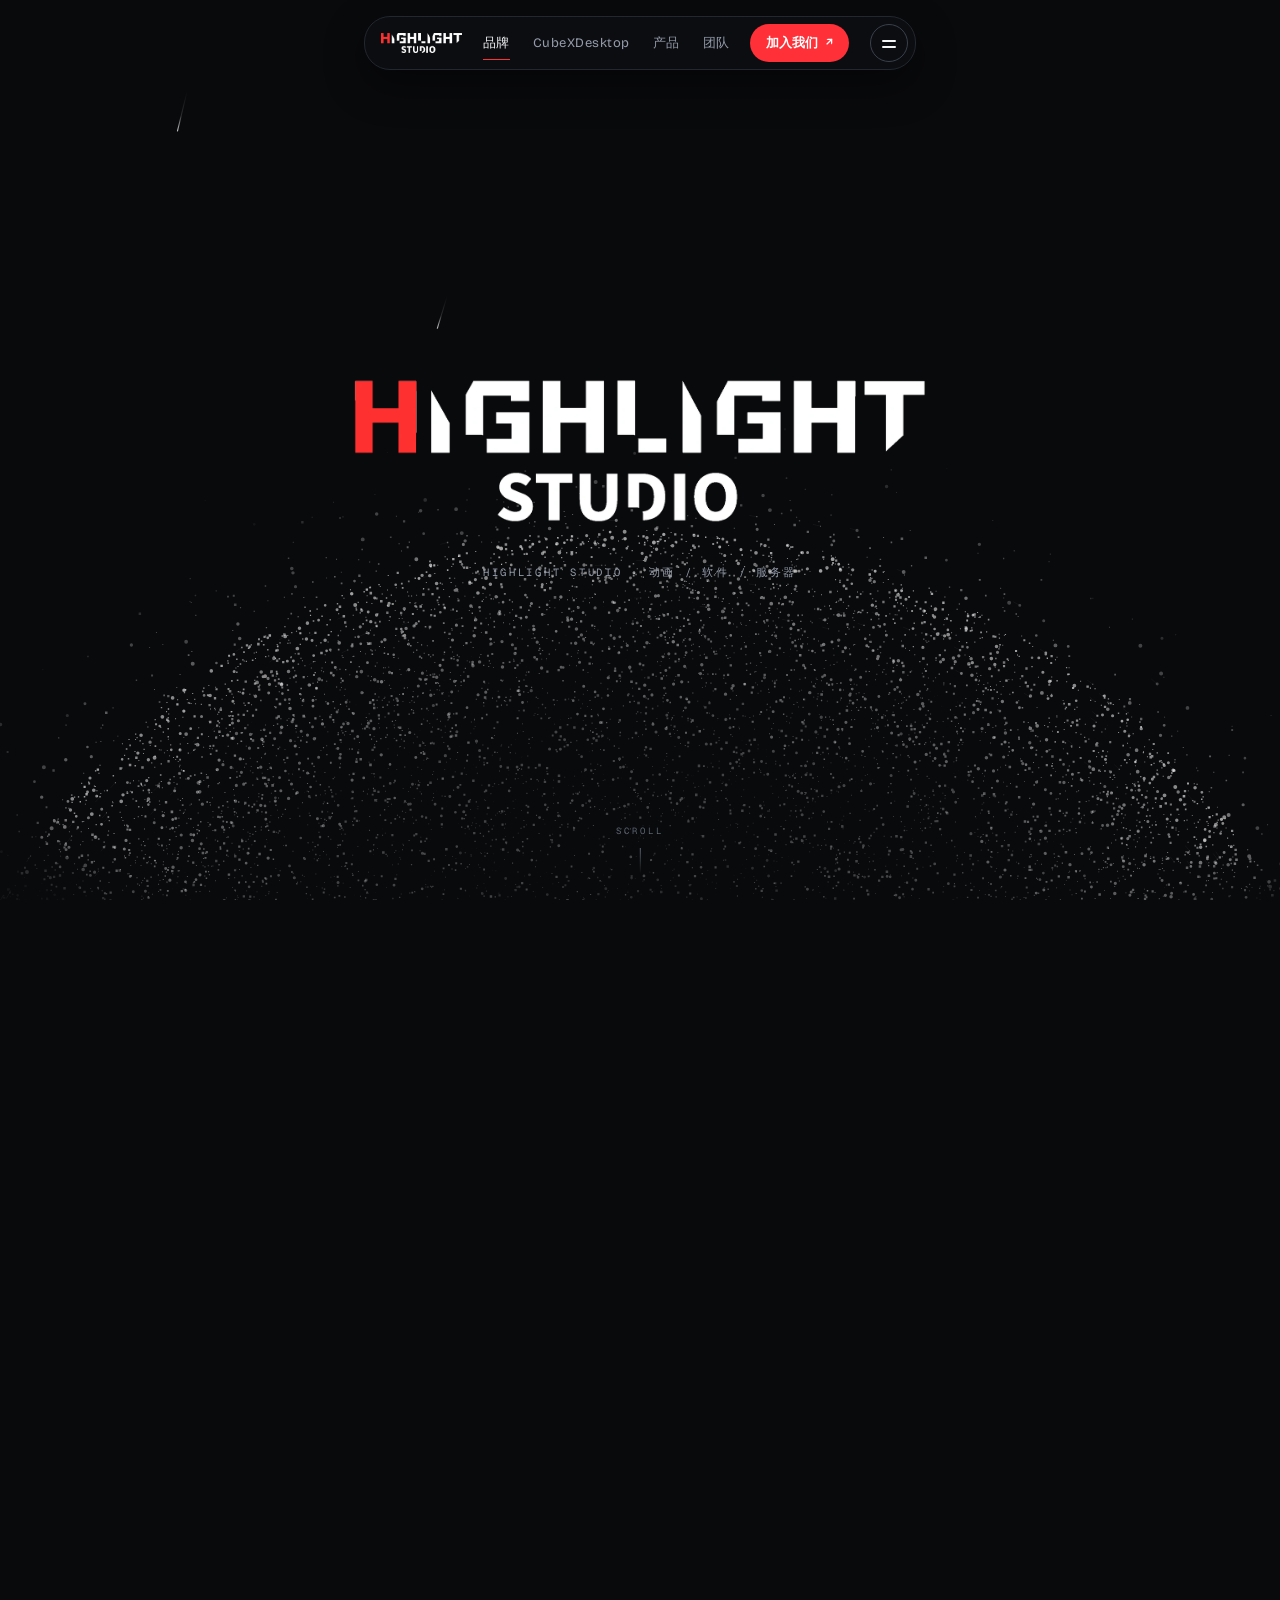
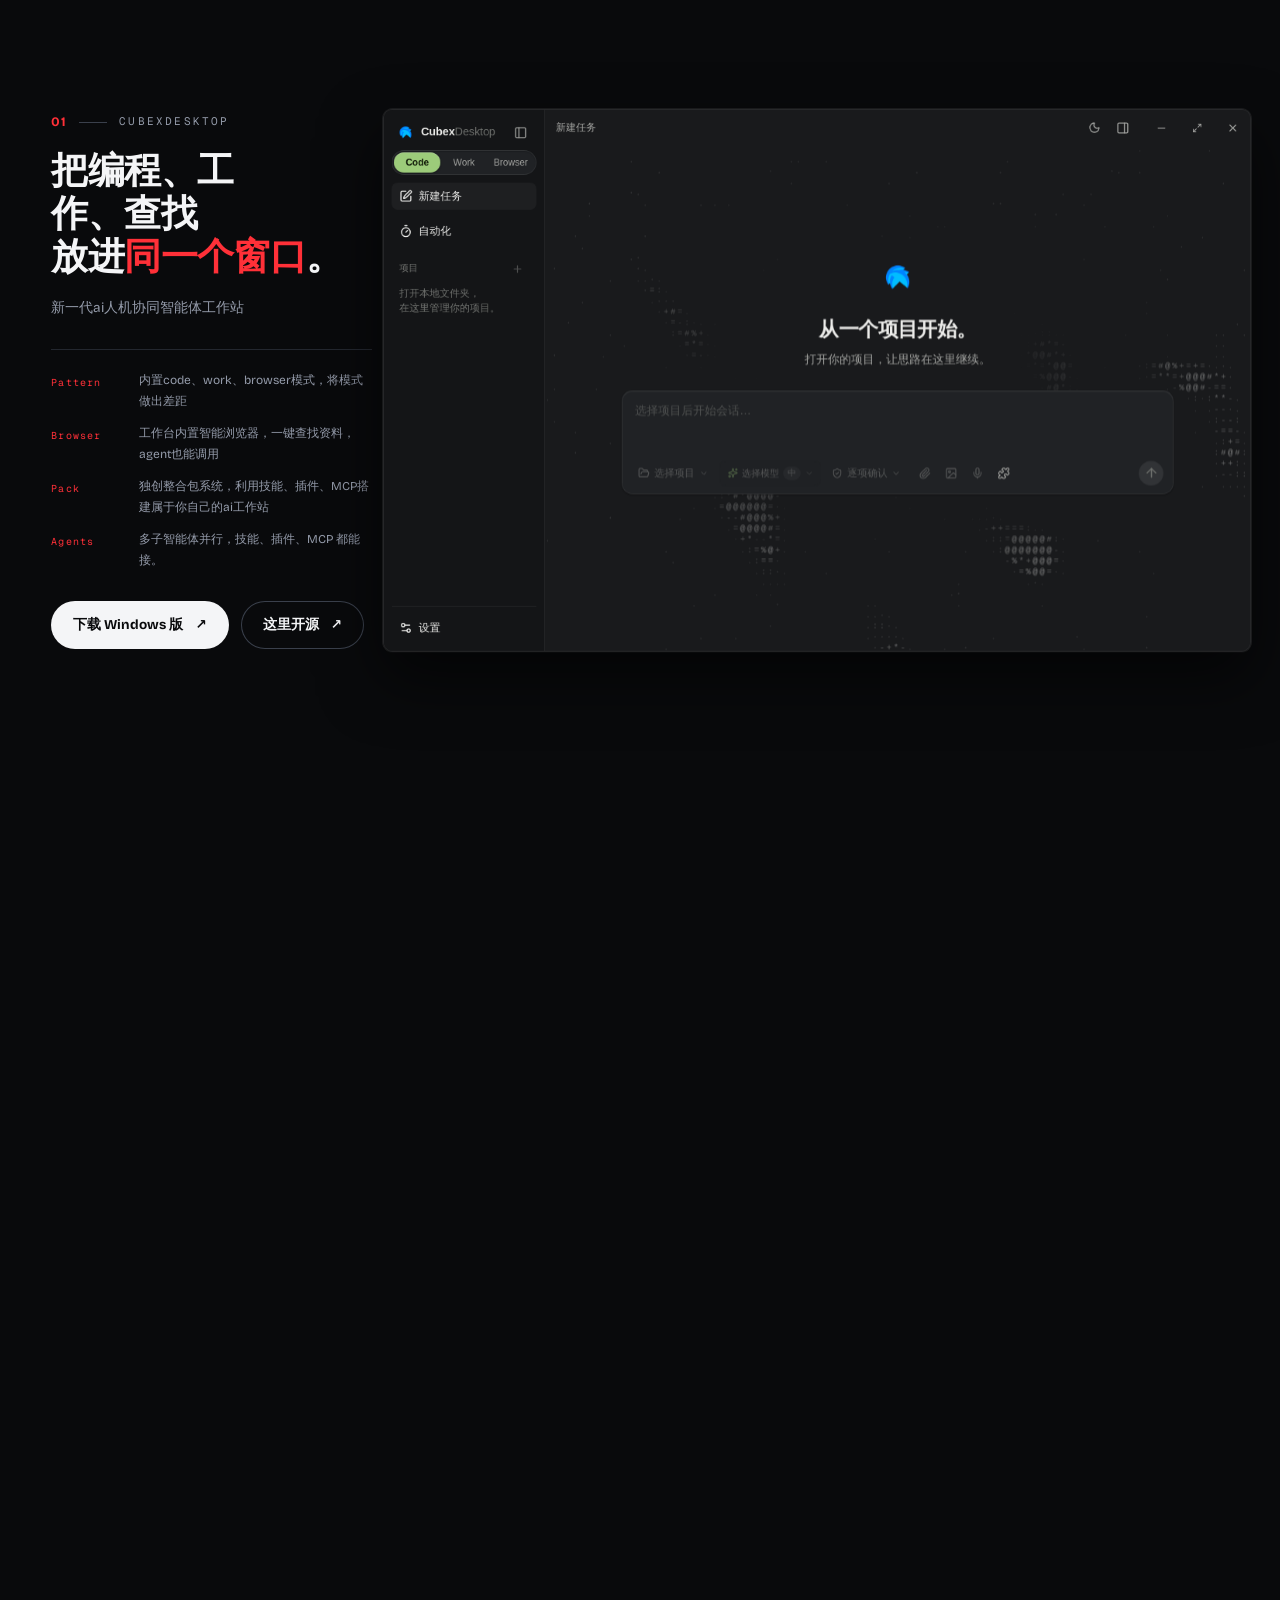
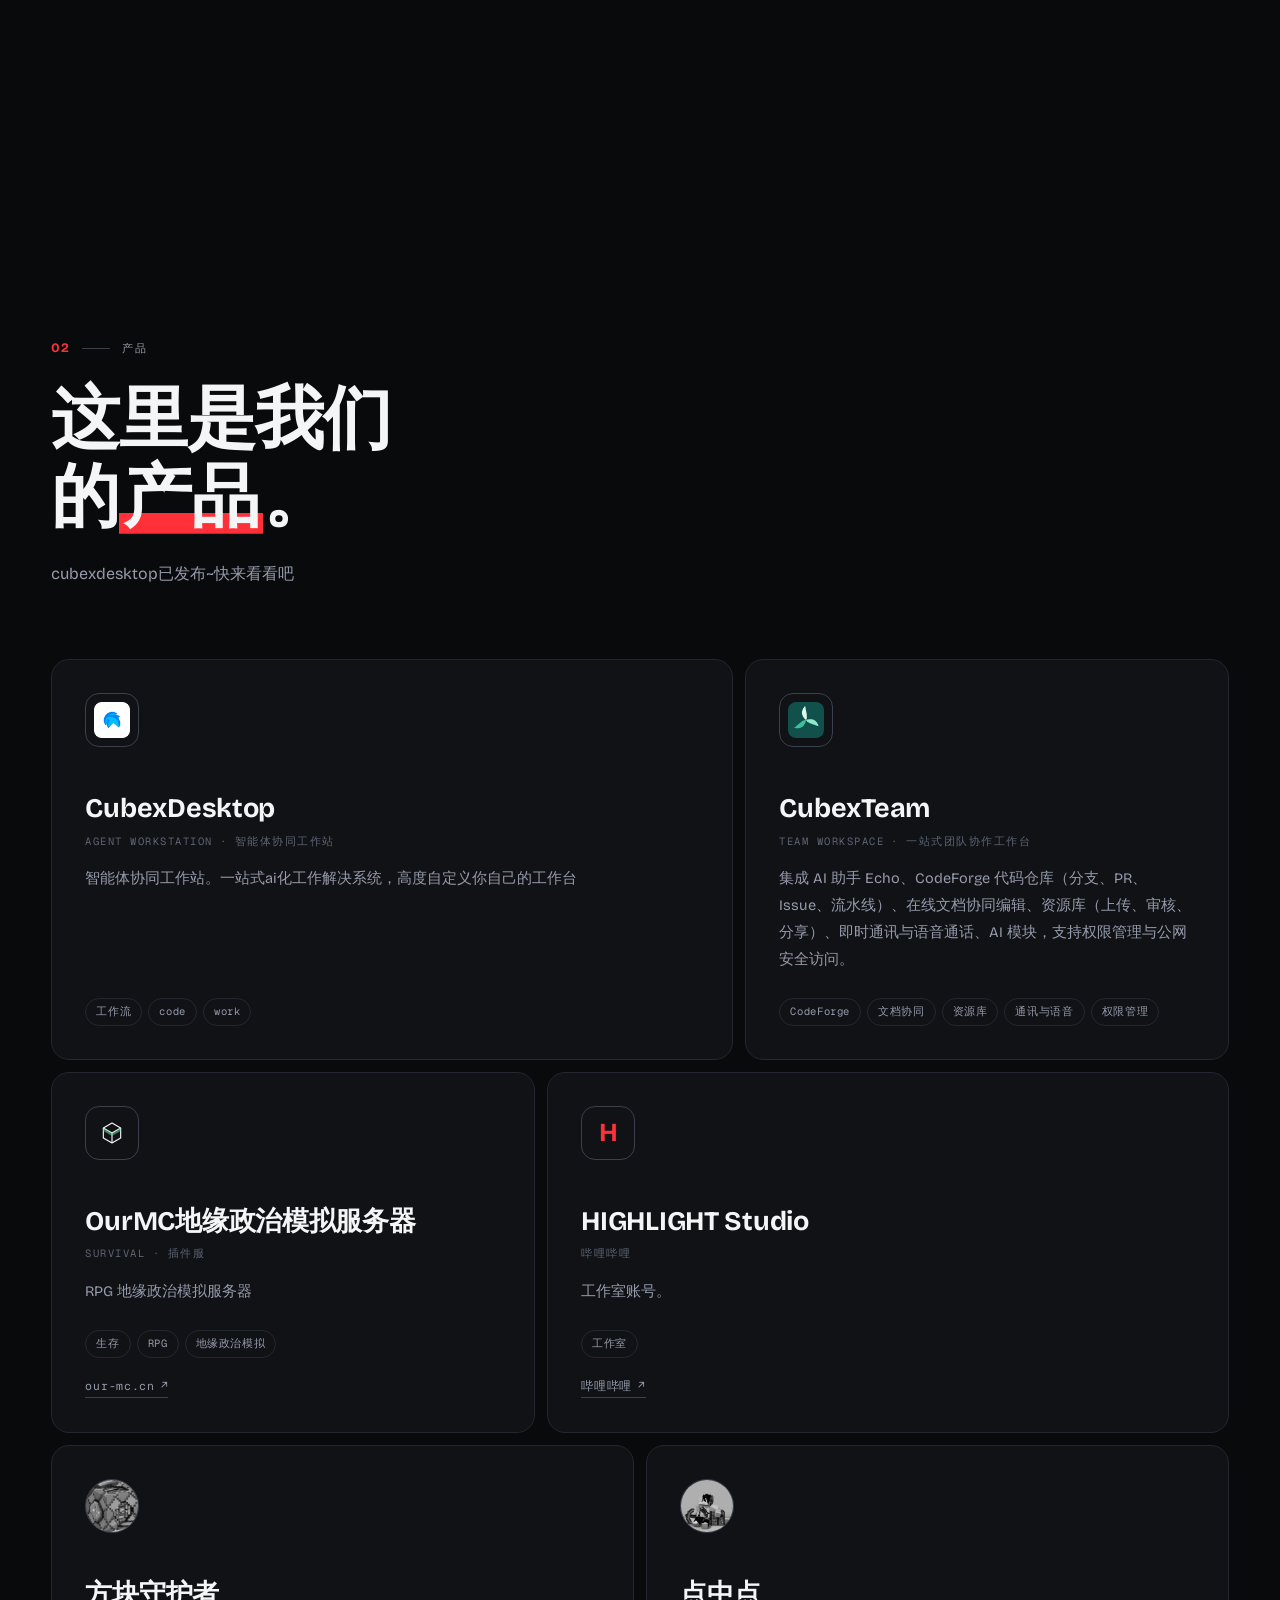
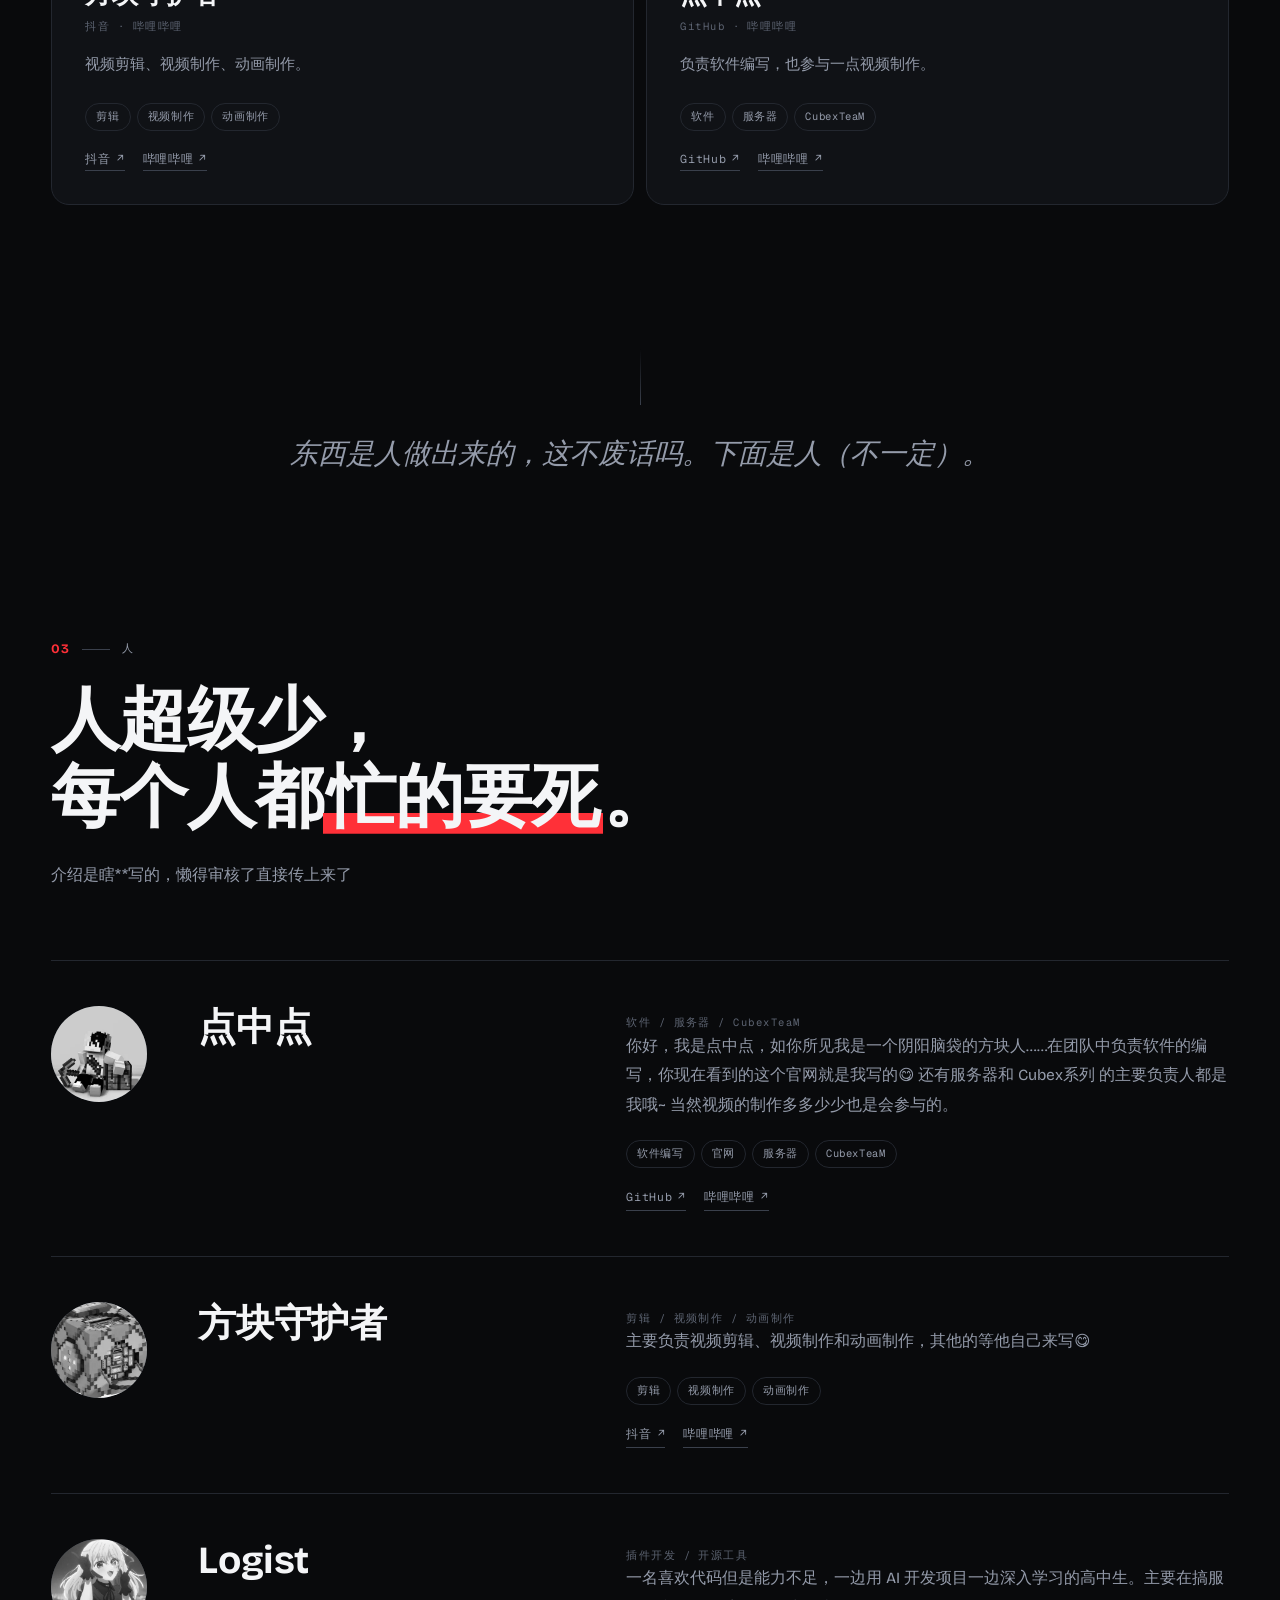
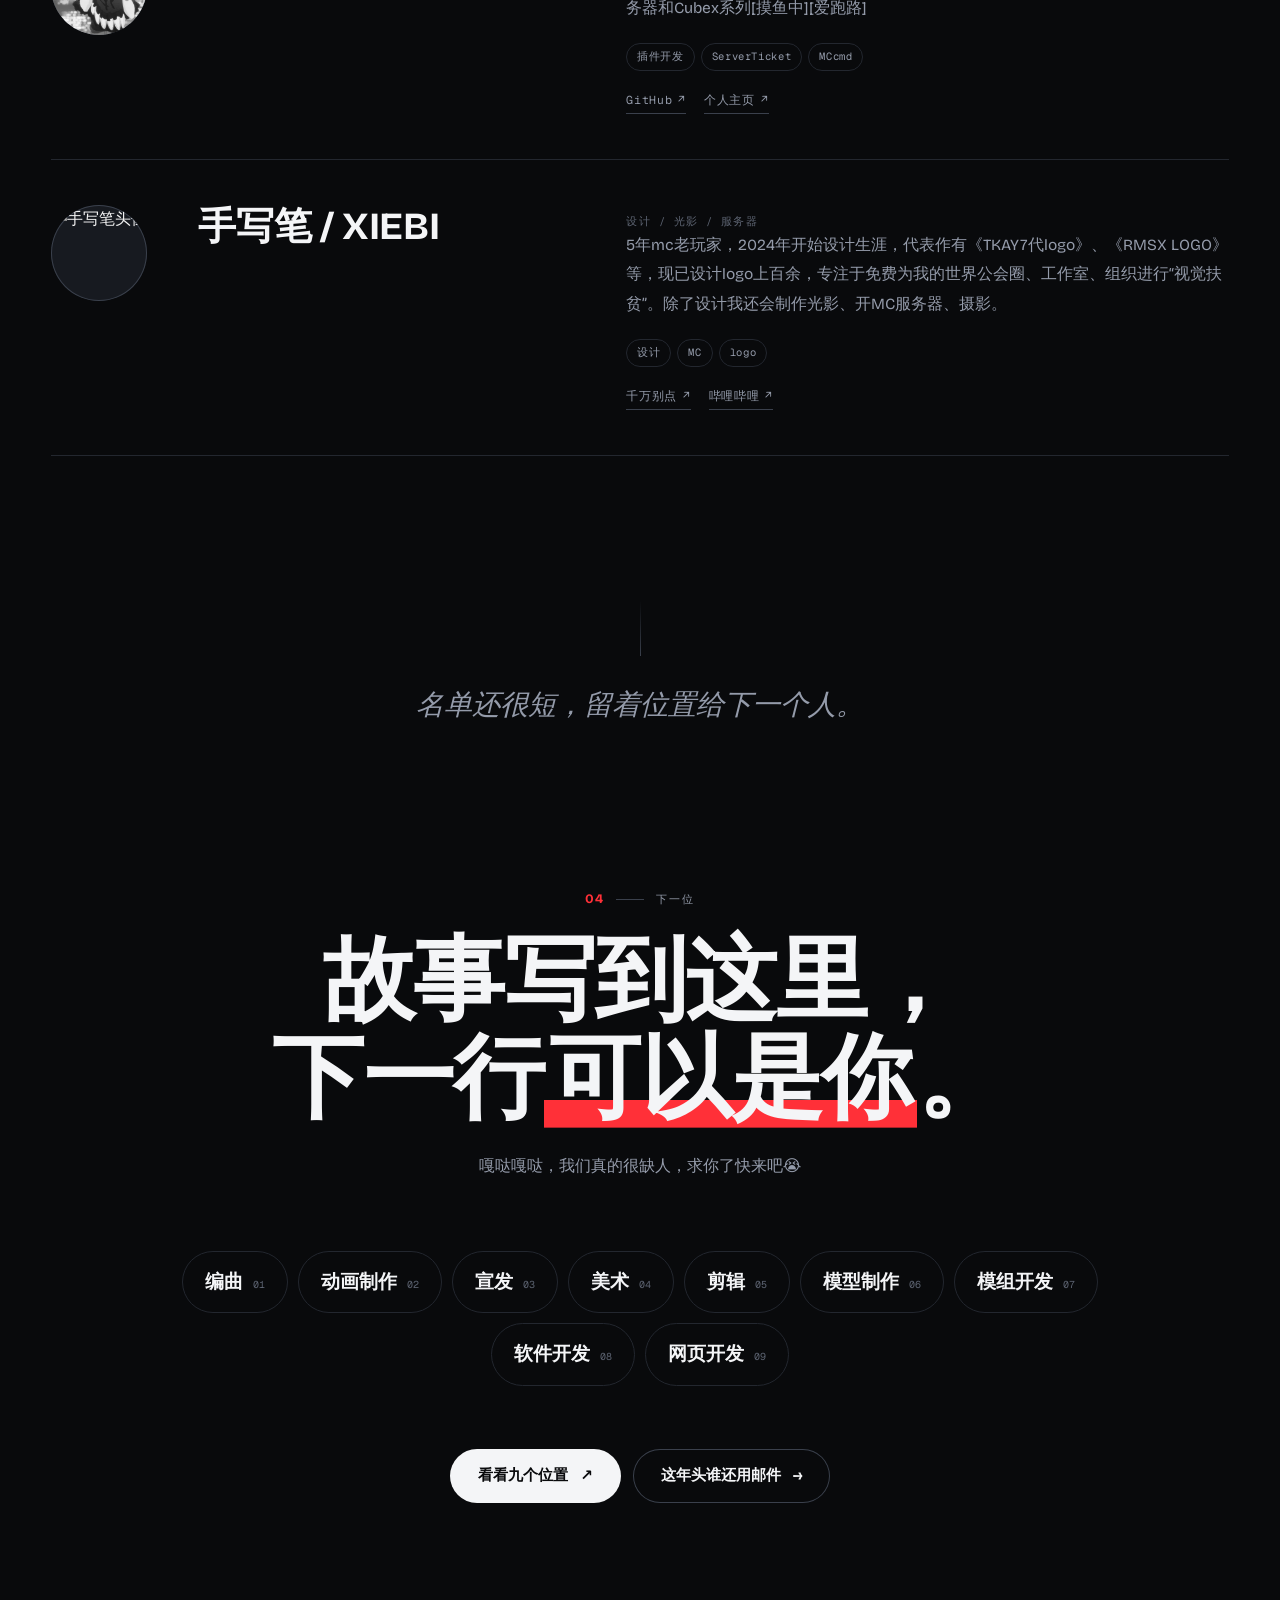
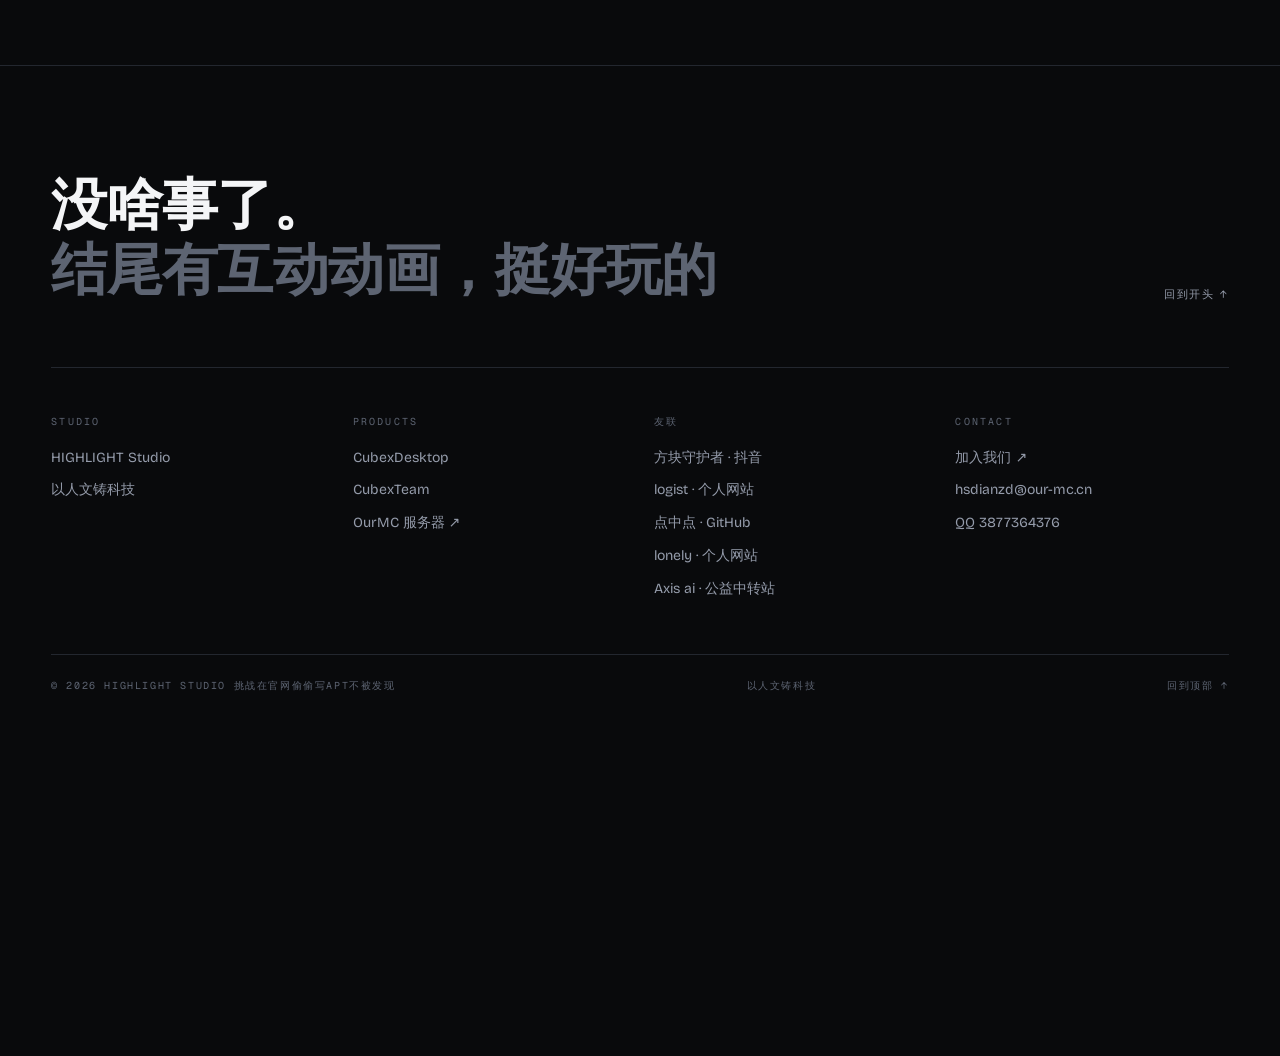
==== index.html @ 49d3120e "Update index.html" ====
<!DOCTYPE html>
<html lang="zh-CN">
<head>
<meta charset="utf-8">
<meta name="viewport" content="width=device-width,initial-scale=1,viewport-fit=cover">
<title>HIGHLIGHT Studio · 以人文铸科技</title>
<meta name="description" content="HIGHLIGHT Studio 是一个工作室：Minecraft 动画故事，桌面与团队软件，开服务器，经营频道。以人文铸科技。">
<meta name="theme-color" content="#090a0c">
<meta name="color-scheme" content="dark">
<link rel="icon" href="./assets/icon.svg" type="image/svg+xml">
<link rel="icon" href="./assets/icon-192.png" type="image/png" sizes="192x192">
<link rel="apple-touch-icon" href="./assets/apple-touch-icon.png">
<link rel="preload" href="./assets/fonts/BricolageGrotesque-Bold.woff2" as="font" type="font/woff2" crossorigin>
<link rel="stylesheet" href="./css/site.css">
<script>document.documentElement.classList.add(matchMedia('(prefers-reduced-motion: reduce)').matches ? 'still' : 'motion');</script>
<script>
// 双击文件打开时（file://），浏览器会以 CORS 为由拦掉 ES module，
// 页面看着正常但所有动画都不会运行。这里只提示一句，不影响线上。
if (location.protocol === 'file:') {
  addEventListener('DOMContentLoaded', function () {
    var t = document.createElement('div');
    t.setAttribute('role', 'status');
    t.textContent = '这是本地文件直接打开：浏览器会拦截脚本，动画不会运行。请双击项目根目录的 preview.bat 预览。';
    t.style.cssText = 'position:fixed;left:16px;right:16px;bottom:16px;z-index:9999;padding:14px 18px;'
      + 'border-radius:14px;background:#15171c;border:1px solid #ff3038;color:#f4f5f7;'
      + 'font:14px/1.6 system-ui,sans-serif;box-shadow:0 18px 40px rgba(0,0,0,.6)';
    document.body.appendChild(t);
  });
}
</script>
<script type="module" src="./js/main.js"></script>
</head>
<body>
<a class="skip" href="#brand">跳到正文</a>

<!-- ============ 导航 ============ -->
<header class="island-wrap" id="nav">
  <nav class="island" aria-label="主导航">
    <a class="island-brand" href="./index.html" aria-label="HIGHLIGHT STUDIO 首页">
      <picture><source srcset="./assets/logo-nav.webp" type="image/webp"><img class="island-logo" src="./assets/logo-nav.png" alt="HIGHLIGHT STUDIO" width="243" height="60"></picture>
    </a>
    <span class="island-links">
      <a href="#brand" data-spy="brand">品牌</a>
      <a href="#cubex" data-spy="cubex">CubeXDesktop</a>
      <a href="#products" data-spy="products">产品</a>
      <a href="#team" data-spy="team">团队</a>
    </span>
    <a class="island-join" href="./join.html">加入我们 <span aria-hidden="true">↗</span></a>
    <button class="island-toggle" id="menuBtn" type="button" aria-label="打开菜单" aria-expanded="false" aria-controls="menu"><i></i><i></i></button>
    <i class="island-progress" id="navBar" aria-hidden="true"></i>
  </nav>
</header>

<div class="menu" id="menu" hidden>
  <div class="menu-mask" data-close></div>
  <div class="menu-in" role="dialog" aria-modal="true" aria-label="站点菜单">
    <div class="menu-col">
    <h2 class="menu-h">Navigate</h2>
    <ol class="menu-list">
      <li><a href="#brand"><small>00</small>品牌</a></li>
      <li><a href="#cubex"><small>01</small>CubexDesktop</a></li>
      <li><a href="#products"><small>02</small>产品</a></li>
      <li><a href="#team"><small>03</small>团队</a></li>
      <li><a href="./join.html"><small>04</small>加入我们</a></li>
    </ol>
    </div>
    <div class="menu-side">
      <h2 class="menu-h">Studio</h2>
      <p>求你了，我们真的很缺人😭</p>
      <span class="mono">QQ 3877364376</span>
      <a class="mono" href="mailto:hsdianzd@our-mc.cn">hsdianzd@our-mc.cn</a>
    </div>
  </div>
</div>

<p class="chapter" id="chapter" aria-hidden="true"><b>00</b><span>品牌</span></p>

<main class="page" id="top">

<!-- ============ 00 · 品牌：粒子半圆 ============ -->
<section class="hero hero-fx-sec" id="brand" data-chapter="00" data-name="品牌" aria-labelledby="heroWord">
  <div class="hero-stage">
    <canvas class="hero-fx" id="heroFx" aria-hidden="true"></canvas>
    <div class="hero-copy" id="heroCopy">
      <h1 class="hero-word" id="heroWord" aria-label="以人文铸科技">
        <span class="hw-c" aria-hidden="true">以</span>
        <span class="hw-c" aria-hidden="true">人</span>
        <span class="hw-c" aria-hidden="true">文</span>
        <span class="hw-c" aria-hidden="true">铸</span>
        <span class="hw-c red" aria-hidden="true">科</span>
        <span class="hw-c red" aria-hidden="true">技</span>
      </h1>
      <p class="hero-sub" id="heroSub">HIGHLIGHT STUDIO · 动画 / 软件 / 服务器</p>
    </div>
    <div class="hero-mark" id="heroMark">
      <img src="./assets/logo-mark.webp" alt="HIGHLIGHT STUDIO" width="1400" height="379" decoding="async">
    </div>
    <span class="hero-hint" aria-hidden="true">SCROLL<i></i></span>
  </div>
</section>

<!-- ============ 01 · CubeXDesktop ============ -->
<section class="cubex" id="cubex" data-chapter="01" data-name="CubeXDesktop" aria-labelledby="cxTitle">
  <div class="cx-pin">
    <div class="wrap cx-grid">
      <div class="cx-copy">
        <p class="eyebrow"><b>01</b><span>CubeXDesktop</span></p>
        <h2 class="sec-title" id="cxTitle">把编程、工作、查找<br>放进<em>同一个窗口</em>。</h2>
        <p class="sec-lead">新一代ai人机协同智能体工作站</p>
        <ul class="cx-facts">
          <li><b>Pattern</b><span>内置code、work、browser模式，将模式做出差距</span></li>
          <li><b>Browser</b><span>工作台内置智能浏览器，一键查找资料，agent也能调用</span></li>
          <li><b>Pack</b><span>独创整合包系统，利用技能、插件、MCP搭建属于你自己的ai工作站</span></li>
          <li><b>Agents</b><span>多子智能体并行，技能、插件、MCP 都能接。</span></li>
        </ul>
        <div class="cta">
          <a class="btn" id="cxDownload" href="https://cuz-drive.me.uk/f/0Rud/Cubex%20Setup%201.3.7-dev.exe" target="_blank" rel="noopener" data-alt="https://cuz-drive.me.uk/f/0Rud/Cubex%20Setup%201.3.7-dev.exe|https://download.zoho.com.cn/v1/workdrive/download/lgsgmba0f2f5d2a1948ac93e73019bd8e26b3?x-cli-msg=%7B%22isFileOwner%22%3Atrue%2C%22version%22%3A%221.0%22%2C%22isWDSupport%22%3Afalse%7D">下载 Windows 版<span aria-hidden="true">↗</span></a>
          <a class="btn ghost" href="https://github.com/dian-ZD/CubexDesktop" target="_blank" rel="noopener">这里开源<span aria-hidden="true">↗</span></a>
        </div>
      </div>

      <div class="cx-stage" id="cxStage">
        <div class="cx-frame" id="cxFrame">
          <div class="cx-win"></div>
          <iframe class="cx-app" id="cxApp" title="CubeXDesktop 界面" width="1120" height="700" scrolling="no" tabindex="-1" aria-hidden="true" data-src="./cubex-app/index.html"></iframe>
        </div>
        <div class="cx-sweep" aria-hidden="true"><i></i></div>
      </div>
    </div>
  </div>
</section>

<!-- ============ 02 · 产品（全部作品，不分类） ============ -->
<section class="sec works-sec" id="products" data-chapter="02" data-name="产品" aria-labelledby="worksTitle">
  <div class="wrap">
    <header class="sec-head" data-rv>
      <p class="eyebrow"><b>02</b><span>产品</span></p>
      <h2 class="sec-title" id="worksTitle">这里是我们<br>的<mark class="hl" data-hl>产品</mark>。</h2>
      <p class="sec-lead">cubexdesktop已发布~快来看看吧</p>
    </header>

    <div class="works" id="works">

      <article class="card s7" data-rv>
        <div class="card-top">
          <span class="card-icon" aria-hidden="true"><img src="./assets/logos/cubex-desktop.webp" alt="" width="36" height="36" loading="lazy" decoding="async"></span>
        </div>
        <h3>CubexDesktop</h3>
        <p class="card-en">AGENT WORKSTATION · 智能体协同工作站</p>
        <p class="card-txt">智能体协同工作站。一站式ai化工作解决系统，高度自定义你自己的工作台</p>
        <ul class="chips"><li>工作流</li><li>code</li><li>work</li></ul>
      </article>

      <article class="card s5" data-rv>
        <div class="card-top">
          <span class="card-icon" aria-hidden="true"><img src="./assets/logos/cubex-team.webp" alt="" width="36" height="36" loading="lazy" decoding="async"></span>
        </div>
        <h3>CubexTeam</h3>
        <p class="card-en">TEAM WORKSPACE · 一站式团队协作工作台</p>
        <p class="card-txt">集成 AI 助手 Echo、CodeForge 代码仓库（分支、PR、Issue、流水线）、在线文档协同编辑、资源库（上传、审核、分享）、即时通讯与语音通话、AI 模块，支持权限管理与公网安全访问。</p>
        <ul class="chips"><li>CodeForge</li><li>文档协同</li><li>资源库</li><li>通讯与语音</li><li>权限管理</li></ul>
      </article>

      <article class="card s5" data-rv>
        <div class="card-top">
          <span class="card-icon" aria-hidden="true"><svg viewBox="0 0 48 48"><g fill="none" stroke="currentColor" stroke-width="1.7" stroke-linejoin="round"><path d="M24 9 37 16.5 24 24 11 16.5Z"/><path d="M11 16.5V31.5L24 39V24M37 16.5V31.5L24 39"/></g><path d="M11 16.5 24 24 37 16.5V21L24 28.5 11 21Z" fill="#66d19e" opacity=".55"/></svg></span>
        </div>
        <h3>OurMC地缘政治模拟服务器</h3>
        <p class="card-en">SURVIVAL · 插件服</p>
        <p class="card-txt">RPG 地缘政治模拟服务器</p>
        <ul class="chips"><li>生存</li><li>RPG</li><li>地缘政治模拟</li></ul>
        <p class="card-links"><a href="https://our-mc.cn" target="_blank" rel="noopener">our-mc.cn<span aria-hidden="true">↗</span></a></p>
      </article>

      <article class="card s7 media" data-rv>
        <div class="card-top">
          <span class="card-icon mark" aria-hidden="true">H</span>
        </div>
        <h3>HIGHLIGHT Studio</h3>
        <p class="card-en">哔哩哔哩</p>
        <p class="card-txt">工作室账号。</p>
        <ul class="chips"><li>工作室</li></ul>
        <p class="card-links"><a href="https://b23.tv/MWC6TgT" target="_blank" rel="noopener">哔哩哔哩<span aria-hidden="true">↗</span></a></p>
      </article>

      <article class="card s6 media" data-rv>
        <div class="card-top">
          <span class="card-icon face" aria-hidden="true"><img src="./assets/avatars/fangkuai.webp" alt="" width="320" height="320" loading="lazy" decoding="async"></span>
        </div>
        <h3>方块守护者</h3>
        <p class="card-en">抖音 · 哔哩哔哩</p>
        <p class="card-txt">视频剪辑、视频制作、动画制作。</p>
        <ul class="chips"><li>剪辑</li><li>视频制作</li><li>动画制作</li></ul>
        <p class="card-links">
          <a href="https://www.douyin.com/user/MS4wLjABAAAA6l3Q2b9OBv3SRSCAR-rzXw8KzIYFwrzRI-qXA2hwyveWs4N40lMzNZl6aIAqWbCo" target="_blank" rel="noopener">抖音<span aria-hidden="true">↗</span></a>
          <a href="https://space.bilibili.com/3546704016051152" target="_blank" rel="noopener">哔哩哔哩<span aria-hidden="true">↗</span></a>
        </p>
      </article>

      <article class="card s6 media" data-rv>
        <div class="card-top">
          <span class="card-icon face" aria-hidden="true"><img src="./assets/avatars/dianzd.webp" alt="" width="320" height="320" loading="lazy" decoding="async"></span>
        </div>
        <h3>点中点</h3>
        <p class="card-en">GitHub · 哔哩哔哩</p>
        <p class="card-txt">负责软件编写，也参与一点视频制作。</p>
        <ul class="chips"><li>软件</li><li>服务器</li><li>CubexTeaM</li></ul>
        <p class="card-links">
          <a href="https://github.com/dian-ZD" target="_blank" rel="noopener">GitHub<span aria-hidden="true">↗</span></a>
          <a href="https://space.bilibili.com/3546681259854444" target="_blank" rel="noopener">哔哩哔哩<span aria-hidden="true">↗</span></a>
        </p>
      </article>

    </div>

    <p class="bridge" data-rv>东西是人做出来的，这不废话吗。下面是人（不一定）。</p>
  </div>
</section>

<!-- ============ 03 · 团队（个人成员） ============ -->
<section class="sec team" id="team" data-chapter="03" data-name="团队" aria-labelledby="teamTitle">
  <div class="wrap">
    <header class="sec-head" data-rv>
      <p class="eyebrow"><b>03</b><span>人</span></p>
      <h2 class="sec-title" id="teamTitle">人超级少，<br>每个人都<mark class="hl" data-hl>忙的要死</mark>。</h2>
      <p class="sec-lead">介绍是瞎**写的，懒得审核了直接传上来了</p>
    </header>

    <ol class="people">
      <li class="person" data-rv>
        <div class="person-face"><img src="./assets/avatars/dianzd.webp" alt="点中点的头像" width="320" height="320" loading="lazy" decoding="async"></div>
        <h3 class="person-name">点中点</h3>
        <div class="person-body">
          <p class="card-en">软件 / 服务器 / CubexTeaM</p>
          <p>你好，我是点中点，如你所见我是一个阴阳脑袋的方块人……在团队中负责软件的编写，你现在看到的这个官网就是我写的😋 还有服务器和 Cubex系列 的主要负责人都是我哦~ 当然视频的制作多多少少也是会参与的。</p>
          <ul class="chips"><li>软件编写</li><li>官网</li><li>服务器</li><li>CubexTeaM</li></ul>
          <p class="card-links">
            <a href="https://github.com/dian-ZD" target="_blank" rel="noopener">GitHub<span aria-hidden="true">↗</span></a>
            <a href="https://space.bilibili.com/3546681259854444" target="_blank" rel="noopener">哔哩哔哩<span aria-hidden="true">↗</span></a>
          </p>
        </div>
      </li>
      <li class="person" data-rv>
        <div class="person-face"><img src="./assets/avatars/fangkuai.webp" alt="方块守护者的头像" width="320" height="320" loading="lazy" decoding="async"></div>
        <h3 class="person-name">方块守护者</h3>
        <div class="person-body">
          <p class="card-en">剪辑 / 视频制作 / 动画制作</p>
          <p>主要负责视频剪辑、视频制作和动画制作，其他的等他自己来写😋</p>
          <ul class="chips"><li>剪辑</li><li>视频制作</li><li>动画制作</li></ul>
          <p class="card-links">
            <a href="https://www.douyin.com/user/MS4wLjABAAAA6l3Q2b9OBv3SRSCAR-rzXw8KzIYFwrzRI-qXA2hwyveWs4N40lMzNZl6aIAqWbCo" target="_blank" rel="noopener">抖音<span aria-hidden="true">↗</span></a>
            <a href="https://space.bilibili.com/3546704016051152" target="_blank" rel="noopener">哔哩哔哩<span aria-hidden="true">↗</span></a>
          </p>
        </div>
      </li>
      <li class="person" data-rv>
        <div class="person-face"><img src="./assets/avatars/logist.webp" alt="Logist 的头像" width="320" height="320" loading="lazy" decoding="async"></div>
        <h3 class="person-name">Logist</h3>
        <div class="person-body">
          <p class="card-en">插件开发 / 开源工具</p>
          <p>一名喜欢代码但是能力不足，一边用 AI 开发项目一边深入学习的高中生。主要在搞服务器和Cubex系列[摸鱼中][爱跑路]</p>
          <ul class="chips"><li>插件开发</li><li>ServerTicket</li><li>MCcmd</li></ul>
          <p class="card-links">
            <a href="https://github.com/Logist1024" target="_blank" rel="noopener">GitHub<span aria-hidden="true">↗</span></a>
            <a href="https://logist1024.github.io/" target="_blank" rel="noopener">个人主页<span aria-hidden="true">↗</span></a>
          </p>
        </div>
      </li>
      <li class="person" data-rv>
        <div class="person-face"><img src="https://picui.ogmua.cn/s1/2026/11/07/6aeee4095aa9b.webp" alt="手写笔头像" width="320" height="320" loading="lazy" decoding="async"></div>
        <h3 class="person-name">手写笔 / XIEBI</h3>
        <div class="person-body">
          <p class="card-en">设计 / 光影 / 服务器</p>
          <p>5年mc老玩家，2024年开始设计生涯，代表作有《TKAY7代logo》、《RMSX LOGO》等，现已设计logo上百余，专注于免费为我的世界公会圈、工作室、组织进行“视觉扶贫”。除了设计我还会制作光影、开MC服务器、摄影。</p>
          <ul class="chips"><li>设计</li><li>MC</li><li>logo</li></ul>
          <p class="card-links">
            <a href="https://www.bilibili.com/video/BV1f3uUzrEZM/?vd_source=f770634de09aa42fc3fcc4eb64dd3679" target="_blank" rel="noopener">千万别点<span aria-hidden="true">↗</span></a>
            <a href="https://b23.tv/Yfq5vi1" target="_blank" rel="noopener">哔哩哔哩<span aria-hidden="true">↗</span></a>
          </p>
        </div>
      </li>
    </ol>

    <p class="bridge" data-rv>名单还很短，留着位置给下一个人。</p>
  </div>
</section>

<!-- ============ 04 · 加入我们 ============ -->
<section class="sec join" id="join" data-chapter="04" data-name="加入我们" aria-labelledby="joinTitle">
  <div class="wrap">
    <header class="sec-head center" data-rv>
      <p class="eyebrow"><b>04</b><span>下一位</span></p>
      <h2 class="sec-title xl" id="joinTitle">故事写到这里，<br>下一行<mark class="hl" data-hl>可以是你</mark>。</h2>
      <p class="sec-lead">嘎哒嘎哒，我们真的很缺人，求你了快来吧😭</p>
    </header>

    <ol class="dirs" data-rv>
      <li><a href="./join.html#r01">编曲<small>01</small></a></li>
      <li><a href="./join.html#r02">动画制作<small>02</small></a></li>
      <li><a href="./join.html#r03">宣发<small>03</small></a></li>
      <li><a href="./join.html#r04">美术<small>04</small></a></li>
      <li><a href="./join.html#r05">剪辑<small>05</small></a></li>
      <li><a href="./join.html#r06">模型制作<small>06</small></a></li>
      <li><a href="./join.html#r07">模组开发<small>07</small></a></li>
      <li><a href="./join.html#r08">软件开发<small>08</small></a></li>
      <li><a href="./join.html#r09">网页开发<small>09</small></a></li>
    </ol>

    <div class="cta" data-rv>
      <a class="btn" href="./join.html">看看九个位置<span aria-hidden="true">↗</span></a>
      <a class="btn ghost" href="mailto:hsdianzd@our-mc.cn">这年头谁还用邮件<span aria-hidden="true">→</span></a>
    </div>
  </div>
</section>

</main>

<!-- ============ 页脚 ============ -->
<footer class="foot" id="foot">
  <div class="foot-body">
    <div class="wrap">
      <div class="foot-lead">
        <p class="foot-say">没啥事了。<br><span>结尾有互动动画，挺好玩的</span></p>
        <a class="foot-top" href="#top">回到开头<span aria-hidden="true">↑</span></a>
      </div>
      <div class="foot-cols">
        <div class="foot-col">
          <h2>Studio</h2>
          <p>HIGHLIGHT Studio</p>
          <p>以人文铸科技</p>
        </div>
        <div class="foot-col">
          <h2>Products</h2>
          <a href="#products">CubexDesktop</a>
          <a href="#products">CubexTeam</a>
          <a href="https://our-mc.cn" target="_blank" rel="noopener">OurMC 服务器 ↗</a>
          
        </div>
        <div class="foot-col">
          <h2>友联</h2>
          <a href="https://www.douyin.com/user/MS4wLjABAAAA6l3Q2b9OBv3SRSCAR-rzXw8KzIYFwrzRI-qXA2hwyveWs4N40lMzNZl6aIAqWbCo" target="_blank" rel="noopener">方块守护者 · 抖音</a>
          <a href="https://logist1024.github.io/" target="_blank" rel="noopener">logist · 个人网站</a>
          <a href="https://github.com/dian-ZD" target="_blank" rel="noopener">点中点 · GitHub</a>
          <a href="https://www.lonely.land/" target="_blank" rel="noopener">lonely · 个人网站</a>
          <a href="https://ai.onyxaxis.org/" target="_blank" rel="noopener">Axis ai · 公益中转站</a>
        </div>
        <div class="foot-col">
          <h2>Contact</h2>
          <a href="./join.html">加入我们 ↗</a>
          <a href="mailto:hsdianzd@our-mc.cn">hsdianzd@our-mc.cn</a>
          <p>QQ 3877364376</p>
        </div>
      </div>
      <div class="foot-bar">
        <span>© 2026 HIGHLIGHT STUDIO 挑战在官网偷偷写apt不被发现</span>
        <span>以人文铸科技</span>
        <a href="#top">回到顶部 ↑</a>
      </div>
    </div>
  </div>

  <!-- trae.cn 式揭幕：占位层随文档流，字标层 position:fixed 贴底，被上方内容盖住，滚到底露出 -->
  <div class="distort" id="distort" style="--aspect:4.0359">
    <div class="distort-stage">
      <div class="distort-canvas" id="distortCanvas">
        <img class="distort-img" src="./assets/footer-mark.webp" alt="HIGHLIGHT STUDIO" width="1800" height="446" loading="lazy" decoding="async">
      </div>
    </div>
  </div>
</footer>

</body>
</html>
---- css/site.css ----
/* HIGHLIGHT Studio · site.css
   顺序：tokens → base → 通用排版 → 胶囊导航/下拉菜单/章节 → 加入页首屏 → 00 品牌 → 01 CubeXDesktop
         → 02 产品 → 03 团队 → 04 加入 → 页脚揭幕 → 加入页 → 响应式 → 降级
   原则：动画只改 transform / opacity；逐帧状态由 JS 写入 transform，CSS 只负责过渡与静态样式 */

@font-face{font-family:'Bricolage';src:url('../assets/fonts/BricolageGrotesque-Regular.woff2') format('woff2');font-weight:400;font-display:swap;unicode-range:U+0000-00FF,U+2013-2026,U+2190-2199}
@font-face{font-family:'Bricolage';src:url('../assets/fonts/BricolageGrotesque-Bold.woff2') format('woff2');font-weight:700;font-display:swap;unicode-range:U+0000-00FF,U+2013-2026,U+2190-2199}
@font-face{font-family:'GeistMono';src:url('../assets/fonts/GeistMono-Regular.woff2') format('woff2');font-weight:400;font-display:swap;unicode-range:U+0000-00FF,U+2013-2026,U+2190-2199}
@font-face{font-family:'Instrument';src:url('../assets/fonts/InstrumentSerif-Italic.woff2') format('woff2');font-weight:400;font-style:italic;font-display:swap;unicode-range:U+0000-00FF,U+2013-2026}

:root{
  --bg:#090a0c;--ink:#f4f5f7;--panel:#101216;--panel-2:#171a20;
  --line:#23272f;--line-2:#3a404c;--muted:#949baa;--dim:#5d6472;
  --red:#ff3038;--red-deep:#c81f2a;--oxblood:#7a1a20;--live:#66d19e;
  --ease:cubic-bezier(.16,1,.3,1);--ease-io:cubic-bezier(.7,0,.3,1);
  --sans:'Bricolage','PingFang SC','HarmonyOS Sans SC','Noto Sans CJK SC','Source Han Sans SC','Microsoft YaHei',system-ui,sans-serif;
  --mono:'GeistMono',ui-monospace,'SFMono-Regular','Cascadia Mono',monospace;
  --serif:'Instrument','Songti SC','Noto Serif CJK SC',Georgia,serif;
  --gut:clamp(20px,4vw,56px);--max:1280px;--nav-h:52px;
  --sec-y:clamp(112px,18vh,200px);
}

*,*::before,*::after{box-sizing:border-box}
html{-webkit-text-size-adjust:100%;scroll-padding-top:92px;background:var(--bg)}
html.motion{scroll-behavior:smooth}
body{margin:0;background:var(--bg);color:var(--ink);font-family:var(--sans);font-size:16px;line-height:1.7;-webkit-font-smoothing:antialiased;-moz-osx-font-smoothing:grayscale;overflow-x:clip}
h1,h2,h3,p,ol,ul,figure{margin:0;padding:0}
ol,ul{list-style:none}
a{color:inherit;text-decoration:none}
img,svg,canvas{display:block;max-width:100%}
button{font:inherit;color:inherit;background:none;border:0;padding:0;cursor:pointer}
mark{background:none;color:inherit}
::selection{background:var(--red);color:#fff}
:focus-visible{outline:2px solid var(--red);outline-offset:3px}
.skip{position:fixed;left:16px;top:-80px;z-index:100;padding:10px 16px;background:var(--red);color:#fff;font-size:14px;transition:top .2s}
.skip:focus{top:16px}

/* ---------- 通用排版 ---------- */
.wrap{width:100%;max-width:calc(var(--max) + var(--gut) * 2);margin-inline:auto;padding-inline:var(--gut)}
.mono{font-family:var(--mono);font-size:11px;letter-spacing:.16em;text-transform:uppercase}
.eyebrow{display:flex;align-items:center;gap:12px;font-family:var(--mono);font-size:11px;letter-spacing:.2em;text-transform:uppercase;color:var(--muted)}
.eyebrow b{font-family:var(--sans);font-weight:700;font-size:13px;letter-spacing:.08em;color:var(--red)}
.eyebrow b::after{content:'';display:inline-block;width:28px;height:1px;margin-left:12px;vertical-align:middle;background:var(--line-2)}
.sec{position:relative;padding-block:var(--sec-y) 0}
.sec-head{max-width:900px;margin-bottom:clamp(48px,8vh,96px)}
.sec-head.center{margin-inline:auto;text-align:center}
.sec-head.center .eyebrow{justify-content:center}
.sec-title{margin-top:22px;font-size:clamp(34px,5.4vw,76px);font-weight:700;line-height:1.12;letter-spacing:-.015em;text-wrap:balance}
.sec-title.xl{font-size:clamp(40px,7.2vw,112px);line-height:1.06}
.sec-lead{margin-top:24px;max-width:56ch;font-size:clamp(15px,1.25vw,18px);color:var(--muted)}
.sec-head.center .sec-lead{margin-inline:auto}
.bridge{padding-block:clamp(96px,16vh,180px) 0;font-family:var(--serif);font-style:italic;font-size:clamp(20px,2.2vw,30px);line-height:1.5;color:var(--muted);text-align:center}
.bridge::before{content:'';display:block;width:1px;height:56px;margin:0 auto 28px;background:linear-gradient(transparent,var(--line-2))}

/* 高亮扫过：背景条宽度 0 → 100%（background-size 只在进入视口时变化一次，不逐帧） */
.hl{position:relative;white-space:nowrap;-webkit-box-decoration-break:clone;box-decoration-break:clone;padding-inline:.06em;background:linear-gradient(var(--red),var(--red)) left 92%/0% .3em no-repeat;transition:background-size 1.1s var(--ease-io) .25s}
.hl.on,.still .hl{background-size:100% .3em}

.chips{display:flex;flex-wrap:wrap;gap:6px}
.chips li{font-family:var(--mono);font-size:10.5px;letter-spacing:.06em;padding:4px 10px;border:1px solid var(--line);border-radius:99px;color:var(--muted);transition:border-color .35s,color .35s}
.card-links{display:flex;flex-wrap:wrap;gap:18px;margin-top:18px}
.card-links a,.arrow-link{display:inline-flex;align-items:center;gap:6px;font-family:var(--mono);font-size:11.5px;letter-spacing:.06em;color:var(--muted);padding-bottom:3px;background:linear-gradient(var(--red),var(--red)) left bottom/0 1px no-repeat,linear-gradient(var(--line-2),var(--line-2)) left bottom/100% 1px no-repeat;transition:color .3s,background-size .5s var(--ease)}
.card-links a:hover,.arrow-link:hover{color:var(--ink);background-size:100% 1px,100% 1px}
.card-links span,.arrow-link span{transition:transform .4s var(--ease)}
.card-links a:hover span,.arrow-link:hover span{transform:translate(2px,-2px)}

.btn{display:inline-flex;align-items:center;gap:12px;height:54px;padding-inline:28px;border-radius:99px;background:var(--ink);color:var(--bg);font-weight:700;font-size:15px;transition:background .35s var(--ease),color .35s,transform .35s var(--ease)}
.btn span{transition:transform .4s var(--ease)}
.btn:hover{background:var(--red);color:#fff}
.btn:hover span{transform:translateX(3px)}
.btn:active{transform:scale(.97)}
.btn.ghost{background:transparent;color:var(--ink);box-shadow:inset 0 0 0 1px var(--line-2)}
.btn.ghost:hover{box-shadow:inset 0 0 0 1px var(--ink);background:transparent}

/* 进入视口揭示：仅在 JS 就绪（html.rv）后才隐藏，脚本失败时内容照常可见 */
.rv [data-rv]{opacity:0;transform:translate3d(0,28px,0);transition:opacity .9s var(--ease),transform 1.1s var(--ease);transition-delay:var(--d,0s)}
.rv [data-rv].in{opacity:1;transform:none}

/* ---------- 导航：胶囊岛（与旧站同一套尺寸） ---------- */
.island-wrap{position:fixed;top:16px;left:0;right:0;z-index:60;display:flex;justify-content:center;padding-inline:12px;pointer-events:none;transition:transform .55s var(--ease)}
.island-wrap.away{transform:translate3d(0,calc(-100% - 24px),0)}
.island{pointer-events:auto;position:relative;display:flex;align-items:center;gap:clamp(10px,1.6vw,22px);min-height:var(--nav-h);padding:0 7px 0 16px;background:rgba(14,16,20,.74);border:1px solid var(--line);border-radius:26px;-webkit-backdrop-filter:blur(16px) saturate(1.3);backdrop-filter:blur(16px) saturate(1.3);box-shadow:0 14px 40px rgba(0,0,0,.45);overflow:hidden}
.island-brand{display:flex;align-items:center;height:var(--nav-h)}
.island-logo{width:auto;height:20px}
.island-links{display:flex;gap:clamp(14px,1.8vw,24px);max-width:560px;overflow:hidden;transition:max-width .5s var(--ease),opacity .3s var(--ease),transform .45s var(--ease)}
.island-links a{position:relative;padding:6px 0;font-size:13px;letter-spacing:.04em;color:var(--muted);transition:color .3s}
.island-links a::after{content:'';position:absolute;left:0;right:0;bottom:0;height:1px;background:var(--red);transform:scaleX(0);transform-origin:left;transition:transform .45s var(--ease)}
.island-links a:hover,.island-links a.on{color:var(--ink)}
.island-links a.on::after{transform:scaleX(1)}
.island-join{display:flex;align-items:center;gap:8px;height:38px;padding:0 16px;border-radius:19px;background:var(--red);color:#fff;font-size:13px;font-weight:700;white-space:nowrap;max-width:150px;overflow:hidden;transition:background .3s,max-width .5s var(--ease),opacity .3s var(--ease),padding .4s var(--ease),transform .45s var(--ease)}
.island-join:hover,.island-join[aria-current]{background:var(--red-deep)}
.island-join span{font-family:var(--mono);font-size:11px}
.island-toggle{position:relative;flex:0 0 38px;width:38px;height:38px;border-radius:50%;border:1px solid var(--line-2);transition:border-color .3s}
.island-toggle:hover{border-color:var(--muted)}
.island-toggle i{position:absolute;left:11px;right:11px;height:1.5px;background:var(--ink);border-radius:1px;transition:transform .45s var(--ease)}
.island-toggle i:first-child{top:15px}.island-toggle i:last-child{top:21px}
.island-toggle[aria-expanded="true"] i:first-child{transform:translateY(3px) rotate(45deg)}
.island-toggle[aria-expanded="true"] i:last-child{transform:translateY(-3px) rotate(-45deg)}
.island.mini{padding:0 6px 0 12px}
.island.mini .island-links{max-width:0;opacity:0;transform:translate3d(12px,0,0);pointer-events:none}
.island.mini .island-join{max-width:0;padding-inline:0;margin-inline:-4px;opacity:0;transform:translate3d(12px,0,0);pointer-events:none}
.island-progress{position:absolute;left:0;bottom:0;width:100%;height:1.5px;background:var(--red);transform:scaleX(0);transform-origin:left;will-change:transform}

/* ---------- 菜单：遮罩 + 从胶囊下方展开的圆角面板 ---------- */
.menu{position:fixed;inset:0;z-index:55}
.menu-mask{position:absolute;inset:0;background:rgba(6,7,9,.82);opacity:0;transition:opacity .4s var(--ease)}
.menu-in{position:absolute;top:84px;left:var(--gut);right:var(--gut);max-width:1100px;margin-inline:auto;display:grid;grid-template-columns:1.4fr 1fr;gap:clamp(20px,3vw,56px);max-height:calc(100% - 100px);overflow:auto;padding:clamp(24px,4vw,48px);background:var(--panel);border:1px solid var(--line);border-radius:22px;opacity:0;transform:translate3d(0,-14px,0) scale(.985);transform-origin:top center;transition:opacity .35s var(--ease),transform .5s var(--ease)}
.menu.open .menu-mask,.menu.open .menu-in{opacity:1}
.menu.open .menu-in{transform:none}
.menu-h{margin-bottom:18px;font-family:var(--mono);font-size:10px;font-weight:400;letter-spacing:.22em;color:var(--dim);text-transform:uppercase}
.menu-list a{display:block;font-size:clamp(28px,4.2vw,52px);font-weight:700;letter-spacing:-.02em;line-height:1.16;opacity:0;transform:translate3d(-14px,0,0);transition:color .3s,opacity .4s var(--ease),transform .6s var(--ease)}
.menu-list small{margin-right:12px;font-family:var(--mono);font-size:10px;font-weight:400;letter-spacing:.1em;color:var(--dim);vertical-align:super}
.menu-list a:hover{color:var(--red)}
.menu.open .menu-list a{opacity:1;transform:none}
.menu.open .menu-list li:nth-child(2) a{transition-delay:0s,.04s,.04s}
.menu.open .menu-list li:nth-child(3) a{transition-delay:0s,.08s,.08s}
.menu.open .menu-list li:nth-child(4) a{transition-delay:0s,.12s,.12s}
.menu.open .menu-list li:nth-child(5) a{transition-delay:0s,.16s,.16s}
.menu.open .menu-list li:nth-child(6) a{transition-delay:0s,.2s,.2s}
.menu-side{border-left:1px solid var(--line);padding-left:clamp(18px,2.5vw,36px)}
.menu-side p{margin-bottom:18px;font-size:14px;color:var(--muted)}
.menu-side .mono{display:block;margin-top:8px;color:var(--dim)}
.menu-side a.mono:hover{color:var(--red)}
.lock{overflow:hidden}

/* ---------- 章节指示 ---------- */
.chapter{position:fixed;left:var(--gut);bottom:24px;z-index:40;display:flex;align-items:center;gap:10px;font-family:var(--mono);font-size:10.5px;letter-spacing:.18em;color:var(--muted);opacity:0;transform:translate3d(0,8px,0);transition:opacity .5s var(--ease),transform .5s var(--ease);pointer-events:none}
.chapter.show{opacity:1;transform:none}
.chapter.show.off{opacity:0}
.chapter b{font-weight:400;color:var(--red)}
.chapter b::after{content:'/';margin-left:10px;color:var(--dim)}
.chapter span{display:inline-block;transition:opacity .25s}
.chapter.swap span{opacity:0}
.page{position:relative;z-index:1;background:var(--bg)}

/* ---------- 加入页首屏（子页面） ---------- */
.hero{position:relative;display:flex;align-items:flex-end;min-height:88vh;min-height:88svh;padding-block:calc(var(--nav-h) + 56px) clamp(40px,7vh,72px);overflow:hidden}
.hero-sm{min-height:86vh;min-height:86svh}
.hero-light{position:absolute;inset:0;pointer-events:none}
.hero-light i{position:absolute;left:50%;top:-30%;width:min(1100px,140vw);height:130%;margin-left:calc(min(1100px,140vw) / -2);background:radial-gradient(50% 60% at 50% 0%,rgba(255,48,56,.16),rgba(255,48,56,.04) 45%,transparent 70%)}
.hero-light::after{content:'';position:absolute;inset:auto 0 0;height:40%;background:linear-gradient(transparent,var(--bg))}
.hero-in{position:relative}
.hero-eye{margin-bottom:clamp(18px,3.4vh,30px)}
.hero-title{font-size:clamp(44px,9vw,132px);font-weight:700;line-height:1.02;letter-spacing:-.03em}
.hero-title.sm{font-size:clamp(40px,7.4vw,104px)}
.hero-title .line{display:block;overflow:hidden;padding-bottom:.06em}
.hero-title .line>span{display:inline-block}
.hero-title .line:nth-child(2){color:#4a505c}
.hero-title em{font-style:normal;color:var(--red)}
.hero-foot{display:flex;justify-content:space-between;align-items:flex-end;gap:40px;margin-top:clamp(28px,5vh,56px);padding-top:22px;border-top:1px solid var(--line)}
.hero-lead{max-width:44ch;font-size:15px;color:var(--muted)}

/* ---------- 00 品牌：粒子半圆 ---------- */
/* 正圆上取 120° 的一段（半圆的 2/3），两端正好落在屏幕左下角与右下角 */
.hero-fx-sec{display:block;height:170vh;min-height:0;padding:0;overflow:visible}
.hero-stage{position:sticky;top:0;height:100vh;height:100svh;overflow:hidden}
.hero-fx{position:absolute;inset:0;width:100%;height:100%;pointer-events:none}
.hero-copy{position:absolute;left:50%;top:50%;transform:translate(-50%,-50%);z-index:2;text-align:center}
.hero-word{position:relative;width:3.2em;height:2.45em;margin:0;font-size:clamp(52px,7vw,102px);font-weight:700;line-height:1;letter-spacing:-.02em}
.hw-c{position:absolute;left:50%;top:50%;width:1em;height:1em;margin:-.5em 0 0 -.5em;line-height:1;text-align:center;opacity:0;will-change:transform,opacity}
.hw-c.red{color:var(--red)}
.hero-sub{margin-top:26px;font-family:var(--mono);font-size:10.5px;letter-spacing:.26em;text-transform:uppercase;color:var(--muted);opacity:0}
.hero-mark{position:absolute;left:50%;top:50%;width:clamp(300px,46vw,660px);transform:translate(-50%,-50%);z-index:3;will-change:transform,opacity}
.hero-mark img{width:100%;height:auto;display:block}
.hero-hint{position:absolute;left:50%;bottom:26px;transform:translateX(-50%);display:flex;flex-direction:column;align-items:center;gap:9px;font-family:var(--mono);font-size:9px;letter-spacing:.34em;color:var(--dim);z-index:1}
.hero-hint i{width:1px;height:26px;background:linear-gradient(var(--dim),transparent)}
.motion .hero-hint i{animation:hintDrop 2.4s var(--ease-io) infinite}
@keyframes hintDrop{0%{transform:translateY(-8px);opacity:0}45%{opacity:1}100%{transform:translateY(8px);opacity:0}}

/* ---------- 01 CubeXDesktop ---------- */
/* 整段钉在视口里，滚动进度推进右侧窗口的拼合；模块本身只改 transform / opacity */
.cubex{position:relative;height:205vh}
.cx-pin{position:sticky;top:0;display:flex;align-items:center;height:100vh;height:100svh;overflow:hidden}
.cx-grid{display:grid;grid-template-columns:minmax(0,.78fr) minmax(0,1.22fr);gap:clamp(24px,4vw,64px);align-items:center;width:100%}
.cx-copy .sec-title{margin-top:16px;font-size:clamp(28px,3.5vw,54px);line-height:1.16}
.cx-copy .sec-title em{font-style:normal;color:var(--red)}
.cx-copy .sec-lead{margin-top:18px;max-width:42ch;font-size:14.5px;line-height:1.8}
.cx-facts{margin-top:clamp(20px,3.2vh,32px);padding-top:20px;border-top:1px solid var(--line);display:grid;gap:11px}
.cx-facts li{display:grid;grid-template-columns:74px minmax(0,1fr);gap:14px;font-size:13px;line-height:1.75;color:var(--muted)}
.cx-facts b{padding-top:4px;font-family:var(--mono);font-size:10px;font-weight:400;letter-spacing:.12em;color:var(--red)}
.cx-copy .cta{justify-content:flex-start;margin-top:clamp(22px,3.4vh,36px);padding-bottom:0}
.cx-copy .btn{height:48px;padding-inline:22px;font-size:13.5px}

/* CubeXDesktop 演示：窗口里直接跑原软件的渲染层，滚动时它的真实组件从右侧飞入拼合 */
.cx-stage{position:relative;width:calc(100% + 44px);margin-left:-22px;aspect-ratio:1120/700}
.cx-frame{position:absolute;left:0;top:0;width:1120px;height:700px;transform-origin:top left;
  overflow:hidden;border-radius:12px;background:#191a1c;
  box-shadow:0 0 0 1px rgba(255,255,255,.09),0 34px 80px rgba(0,0,0,.6);will-change:transform}
.cx-win{position:absolute;inset:0;background:#191a1c}
.cx-win::after{content:'';position:absolute;inset:0;pointer-events:none;
  background:radial-gradient(120% 70% at 50% 0%,rgba(255,255,255,.03),transparent 62%)}
/* 原软件的渲染层，按 1120×700 设计稿整体缩放 */
.cx-app{position:absolute;inset:0;display:block;width:1120px;height:700px;border:0;
  background:#191a1c;pointer-events:none;color-scheme:dark}

/* 拼好后一道细高光扫过窗口 */
.cx-sweep{position:absolute;inset:0;overflow:hidden;border-radius:12px;pointer-events:none;z-index:5}
.cx-sweep i{position:absolute;inset:0;background:linear-gradient(105deg,transparent 38%,rgba(255,255,255,.09) 50%,transparent 62%);transform:translateX(-120%);opacity:0}
.cx-stage.done .cx-sweep i{animation:cxSweep 1.05s var(--ease) forwards}
@keyframes cxSweep{0%{transform:translateX(-120%);opacity:1}100%{transform:translateX(120%);opacity:0}}
.still .cx-sweep{display:none}

/* 桌面把演示窗口放到最大：左栏收窄，右栏占满，控件才看得清 */
@media (min-width:1081px){
  .cx-grid{grid-template-columns:minmax(0,.56fr) minmax(0,1.44fr);gap:clamp(24px,2.6vw,44px)}
  .cx-copy .sec-title{font-size:clamp(24px,2.9vw,44px)}
  .cx-copy .sec-lead{font-size:13.5px}
  .cx-copy .cx-facts li{font-size:12px}
}

/* ---------- 02 产品 ---------- */
.works{display:grid;grid-template-columns:repeat(12,minmax(0,1fr));gap:12px}
.s4{grid-column:span 4}.s5{grid-column:span 5}.s6{grid-column:span 6}.s7{grid-column:span 7}.s8{grid-column:span 8}
.card{position:relative;display:flex;flex-direction:column;padding:clamp(24px,2.6vw,40px);background:var(--panel);border:1px solid var(--line);border-radius:18px;overflow:hidden;isolation:isolate;transition:border-color .45s var(--ease),transform .6s var(--ease)}
/* 指针高光：渐变层固定，JS 只写 --mx/--my（合成层内重绘一小块），opacity 过渡显隐 */
.card::before{content:'';position:absolute;inset:0;z-index:-1;background:radial-gradient(460px circle at var(--mx,50%) var(--my,0%),rgba(255,48,56,.11),transparent 62%);opacity:0;transition:opacity .5s var(--ease)}
.card:hover{border-color:var(--line-2)}
.card:hover::before{opacity:1}
.card:hover .chips li{border-color:var(--line-2);color:var(--ink)}
.card-top{display:flex;align-items:flex-start;justify-content:space-between;gap:12px;margin-bottom:clamp(32px,5vh,56px)}
.card-icon{display:grid;place-items:center;width:54px;height:54px;border:1px solid var(--line-2);border-radius:14px;color:var(--ink);transition:border-color .4s,transform .6s var(--ease)}
.card:hover .card-icon{transform:translate3d(0,-3px,0);border-color:var(--muted)}
.card-icon svg{width:32px;height:32px}
.card-icon img{width:36px;height:36px;object-fit:contain}
.card-icon.echo{border-color:rgba(47,128,255,.34)}
.card-icon.echo svg{width:40px;height:40px}
.card:hover .card-icon.echo{border-color:rgba(47,128,255,.75)}
.card-icon.wide{width:88px}
.card-icon.wide img{width:66px;height:auto}
.card-icon.mark{font-weight:700;font-size:26px;color:var(--red)}
.card-icon.face{overflow:hidden;border-radius:50%}
.card-icon.face img{width:100%;height:100%;object-fit:cover;filter:grayscale(1);opacity:.85;transition:filter .5s,opacity .5s}
.card:hover .card-icon.face img{filter:none;opacity:1}
.state{display:inline-flex;align-items:center;gap:7px;padding:4px 11px;border:1px solid rgba(255,48,56,.32);border-radius:99px;font-family:var(--mono);font-size:10.5px;letter-spacing:.1em;color:#ef8c92;white-space:nowrap}
.state::before{content:'';width:5px;height:5px;border-radius:50%;background:currentColor}
.state.live{border-color:rgba(102,209,158,.32);color:var(--live)}
.state.dim{border-color:var(--line-2);color:var(--muted)}
.card h3{font-size:clamp(22px,2.1vw,30px);font-weight:700;line-height:1.2;letter-spacing:-.01em}
.card-en{margin-top:8px;font-family:var(--mono);font-size:10.5px;letter-spacing:.14em;color:var(--dim)}
.card-txt{margin-top:16px;max-width:60ch;font-size:14.5px;line-height:1.85;color:var(--muted)}
.card-txt.pre{white-space:pre-line}
.card .chips{margin-top:auto;padding-top:24px}

/* ---------- 03 团队 ---------- */
.people{border-top:1px solid var(--line)}
.person{display:grid;grid-template-columns:96px minmax(0,1fr) minmax(0,1.6fr);gap:clamp(20px,4vw,64px);align-items:start;padding-block:clamp(32px,5vh,56px);border-bottom:1px solid var(--line)}
.person-face{width:96px;height:96px;border-radius:50%;overflow:hidden;background:var(--panel-2);box-shadow:inset 0 0 0 1px var(--line-2)}
.person-face img{width:100%;height:100%;object-fit:cover;filter:grayscale(1);transition:filter .6s var(--ease),transform .8s var(--ease)}
.person:hover .person-face img{filter:none;transform:scale(1.05)}
.person-face.initial{display:grid;place-items:center;font-size:40px;font-weight:700;color:var(--red)}
.person-name{font-size:clamp(28px,3vw,44px);font-weight:700;line-height:1.1;letter-spacing:-.01em}
.person-body>p:not(.card-en){font-size:15.5px;line-height:1.9;color:var(--muted)}
.person-body .chips{margin-top:20px}

/* ---------- 04 加入 ---------- */
.dirs{display:flex;flex-wrap:wrap;justify-content:center;gap:10px;max-width:980px;margin-inline:auto}
.dirs a{display:inline-flex;align-items:baseline;gap:10px;padding:14px 22px;border:1px solid var(--line);border-radius:99px;font-size:clamp(16px,1.5vw,20px);font-weight:700;transition:border-color .35s,background .35s,color .35s}
.dirs small{font-family:var(--mono);font-size:10px;font-weight:400;color:var(--dim);transition:color .35s}
.dirs a:hover{border-color:var(--red);background:rgba(255,48,56,.08)}
.dirs a:hover small{color:var(--red)}
.cta{display:flex;flex-wrap:wrap;justify-content:center;gap:12px;margin-top:clamp(40px,7vh,72px);padding-bottom:var(--sec-y)}

/* ---------- 页脚 + trae.cn 式揭幕 ---------- */
.foot{position:relative}
.foot-body{position:relative;z-index:1;background:var(--bg);border-top:1px solid var(--line);padding-top:clamp(72px,12vh,128px)}
.foot-lead{display:flex;justify-content:space-between;align-items:flex-end;gap:24px;padding-bottom:clamp(40px,7vh,72px)}
.foot-say{font-size:clamp(30px,4.4vw,64px);font-weight:700;line-height:1.15;letter-spacing:-.01em}
.foot-say span{color:var(--dim)}
.foot-top{display:inline-flex;gap:6px;font-family:var(--mono);font-size:11px;letter-spacing:.14em;color:var(--muted);white-space:nowrap;transition:color .3s}
.foot-top:hover{color:var(--red)}
.foot-cols{display:grid;grid-template-columns:repeat(4,minmax(0,1fr));gap:28px;padding-block:clamp(32px,5vh,52px);border-top:1px solid var(--line)}
.foot-col h2{margin-bottom:16px;font-family:var(--mono);font-size:10px;font-weight:400;letter-spacing:.22em;color:var(--dim);text-transform:uppercase}
.foot-col a,.foot-col p{display:block;margin-bottom:9px;font-size:14px;color:var(--muted);transition:color .3s}
.foot-col a:hover{color:var(--ink)}
.foot-bar{display:flex;justify-content:space-between;flex-wrap:wrap;gap:16px;padding-block:22px 28px;border-top:1px solid var(--line);font-family:var(--mono);font-size:10px;letter-spacing:.16em;color:var(--dim);text-transform:uppercase}
.foot-bar a:hover{color:var(--red)}

/* 与 trae.cn 相同的结构：
   .distort 是文档流里的占位，高度 = 字标层高度（trae：padding-bottom = (min(100vw,1600px)+2*16px)/3.83228）
   .distort-stage 是 position:fixed 贴视口底部的字标层；上方 .page/.foot-body 的 z-index 更高，盖住它
   滚动到底时占位区进入视口，fixed 层从内容下方“露出来”。我们的字标宽高比是 4.0359 */
.distort{--px:16px;--py:16px;--w:calc(min(100vw,1600px) - var(--px) * 2);--h:calc(var(--w) / var(--aspect) + var(--py) * 2);position:relative;z-index:0;height:var(--h)}
.distort-stage{position:fixed;left:0;right:0;bottom:0;height:var(--h);padding:var(--py) var(--px);background:var(--red);visibility:hidden}
.distort.near .distort-stage{visibility:visible}
.distort-canvas{position:relative;width:100%;max-width:1600px;height:100%;margin-inline:auto}
.distort-canvas canvas{position:absolute;inset:0;width:100%;height:100%}
.distort-img{width:100%;height:100%;object-fit:fill}
.distort.gl .distort-img{visibility:hidden}
@media (min-width:744px){.distort{--px:24px}}
@media (min-width:1280px){.distort{--px:32px}}

/* ---------- 加入页 ---------- */
.roles{border-top:1px solid var(--line)}
.role{display:grid;grid-template-columns:64px minmax(0,1fr) minmax(0,1.4fr);gap:clamp(16px,3vw,48px);align-items:baseline;padding-block:clamp(28px,4.5vh,44px);border-bottom:1px solid var(--line);scroll-margin-top:calc(var(--nav-h) + 24px);transition:background .4s}
.role:hover{background:linear-gradient(90deg,rgba(255,48,56,.05),transparent 60%)}
.role:target{background:linear-gradient(90deg,rgba(255,48,56,.10),transparent 70%)}
.role-no{font-family:var(--mono);font-size:11px;letter-spacing:.14em;color:var(--red)}
.role-name{display:flex;flex-direction:column;gap:6px;font-size:clamp(24px,2.6vw,36px);font-weight:700;line-height:1.15}
.role-name small{font-family:var(--mono);font-size:10px;font-weight:400;letter-spacing:.16em;color:var(--dim)}
.role-body p{font-size:15px;line-height:1.85;color:var(--muted)}
.role-body .chips{margin-top:16px}
.contacts{display:grid;grid-template-columns:repeat(3,minmax(0,1fr));gap:12px;padding-bottom:var(--sec-y)}
.contact{display:flex;flex-direction:column;gap:10px;padding:clamp(24px,2.6vw,36px);background:var(--panel);border:1px solid var(--line);border-radius:18px;transition:border-color .4s,transform .5s var(--ease)}
a.contact:hover{border-color:var(--red);transform:translate3d(0,-3px,0)}
.contact b{font-family:var(--mono);font-size:10.5px;font-weight:400;letter-spacing:.2em;color:var(--red)}
.contact span{font-size:clamp(20px,2vw,26px);font-weight:700;word-break:break-all}
.contact u{text-decoration:none;font-size:13.5px;color:var(--muted)}

/* ---------- 响应式 ---------- */
@media (max-width:1080px){
  .s4,.s5,.s7,.s8{grid-column:span 6}
  .person{grid-template-columns:80px minmax(0,1fr)}
  .person-face{width:80px;height:80px}
  .person-body{grid-column:2}
}
@media (max-width:1080px){
  .cx-grid{grid-template-columns:1fr;gap:22px;align-content:center}
  .cx-stage{width:calc(100% + var(--gut) * 2);margin-inline:calc(var(--gut) * -1)}
  .cx-copy .sec-title{font-size:clamp(26px,4.6vw,40px)}
  .cx-copy .sec-lead{font-size:13.5px;margin-top:12px}
  .cx-facts{margin-top:16px;padding-top:14px;gap:8px}
  .cx-facts li{font-size:12px}
  .cx-copy .cta{margin-top:18px}
  .cx-copy .btn{height:42px;font-size:12.5px}
}
@media (max-width:900px){
  .island-links{display:none}
  .island{gap:10px;padding-left:14px}
  .menu-in{grid-template-columns:1fr}
  .menu-side{border-left:0;border-top:1px solid var(--line);padding:18px 0 0}
  .role{grid-template-columns:1fr;gap:12px}
  .contacts{grid-template-columns:1fr}
  .foot-cols{grid-template-columns:1fr 1fr}
}
@media (max-width:640px){
  .works{grid-template-columns:1fr}
  .works>.card{grid-column:auto}
  .island-logo{height:16px}
  .island-join{padding:0 13px;font-size:12px}
  .hero-foot,.foot-lead{flex-direction:column;align-items:flex-start;gap:24px}
  .person{grid-template-columns:56px minmax(0,1fr);gap:16px 18px}
  .person-face{width:56px;height:56px}
  .person-face.initial{font-size:26px}
  .chapter{display:none}
  .cx-facts{display:none}
  .cubex{height:190vh}
  .hero-fx-sec{height:155vh}
  .hero-word{font-size:clamp(46px,12vw,68px)}
  .hero-sub{font-size:8px;letter-spacing:.1em;white-space:nowrap}
  .hero-mark{width:min(88vw,360px)}
  .hero-hint{display:none}
}
@media (hover:none){.card::before{display:none}}

/* ---------- 降级：prefers-reduced-motion ---------- */
.still *,.still *::before,.still *::after{animation-duration:.001ms!important;animation-iteration-count:1!important;transition-duration:.001ms!important;transition-delay:0s!important;scroll-behavior:auto!important}
@media (prefers-reduced-motion:reduce){html{scroll-behavior:auto}}
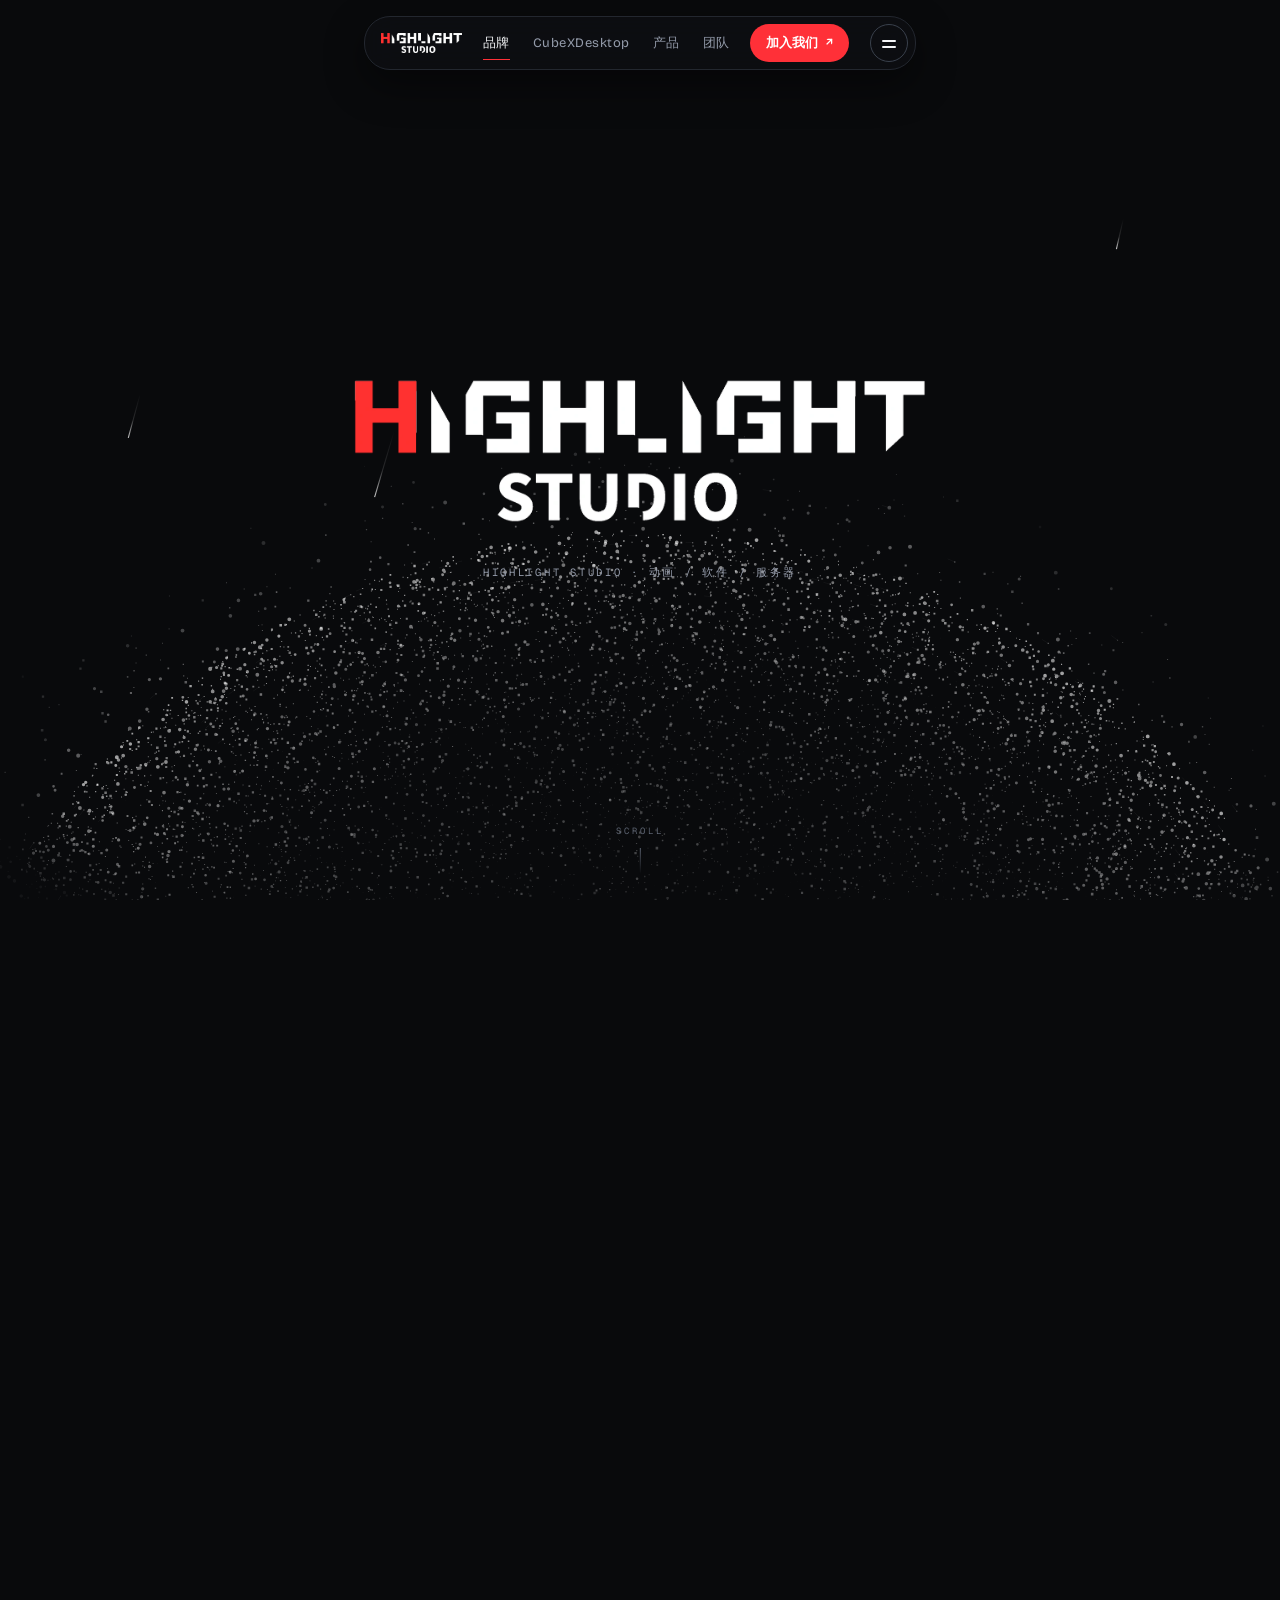
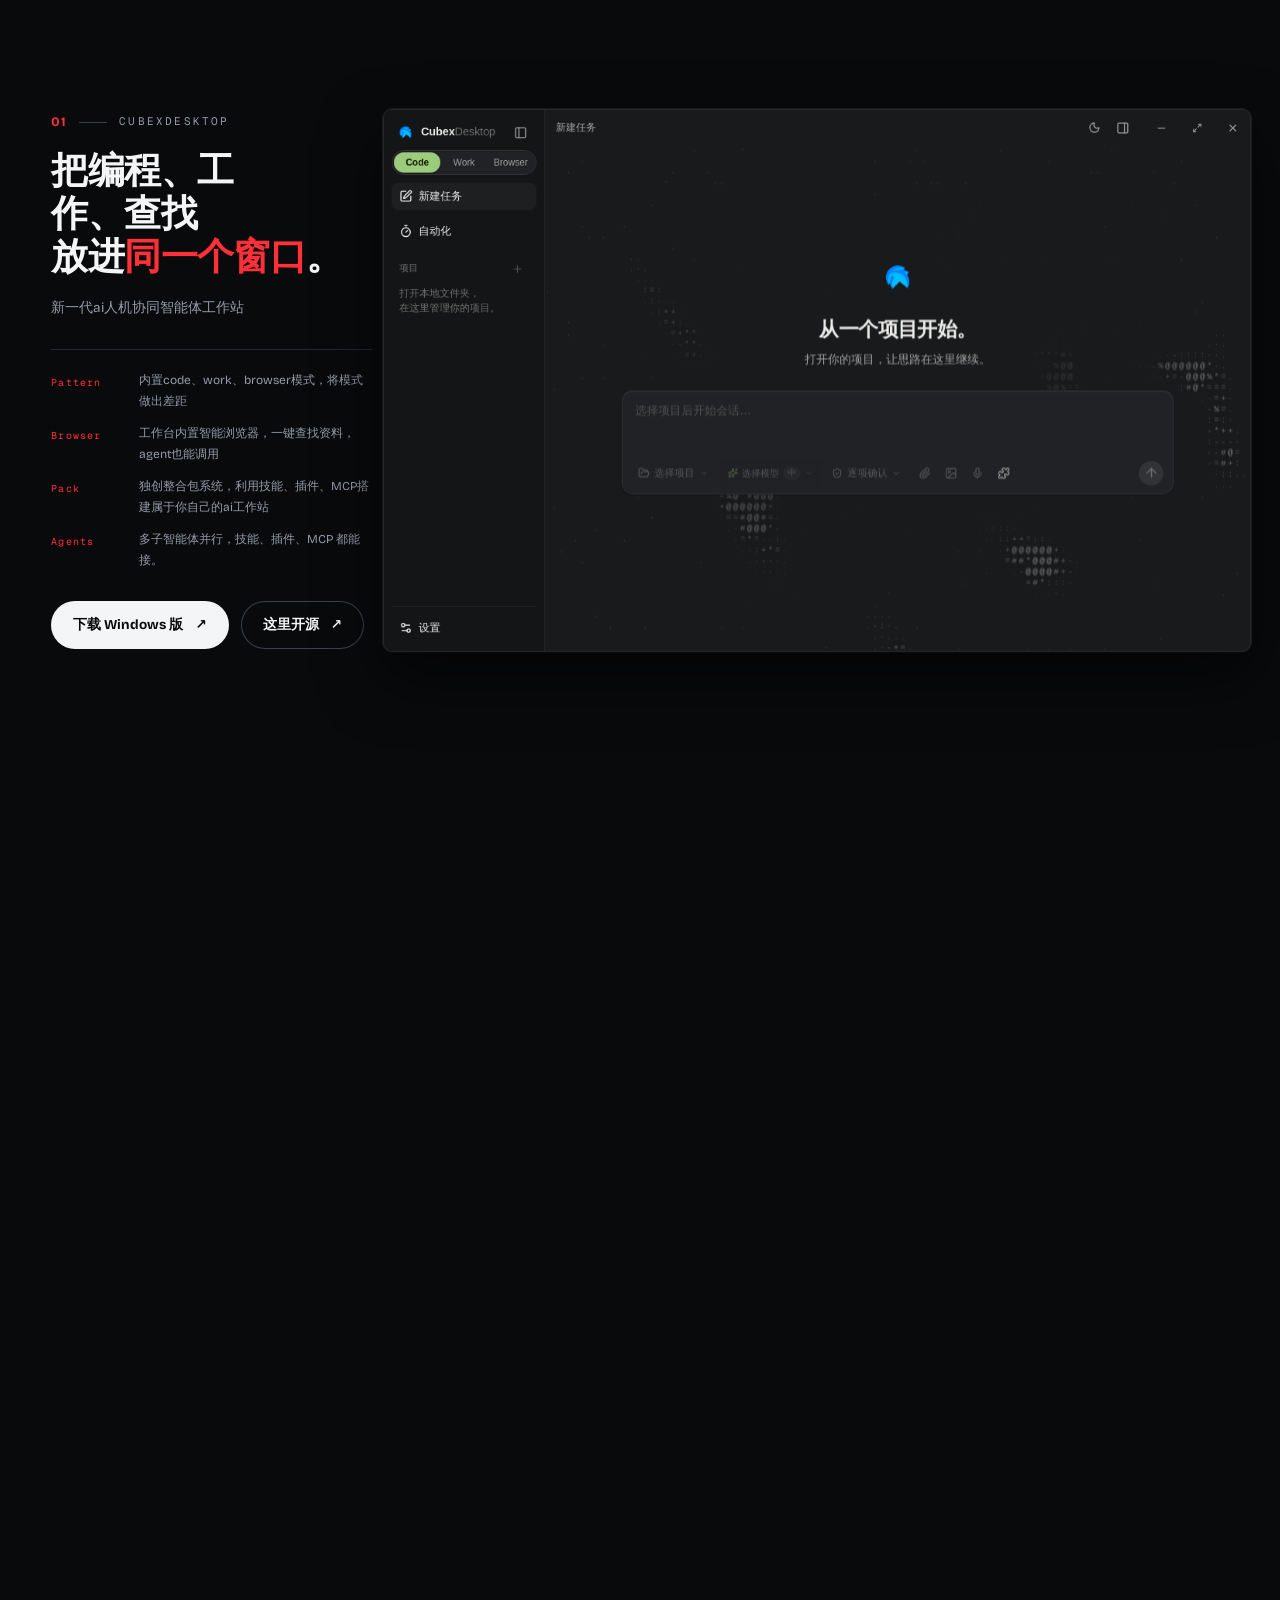
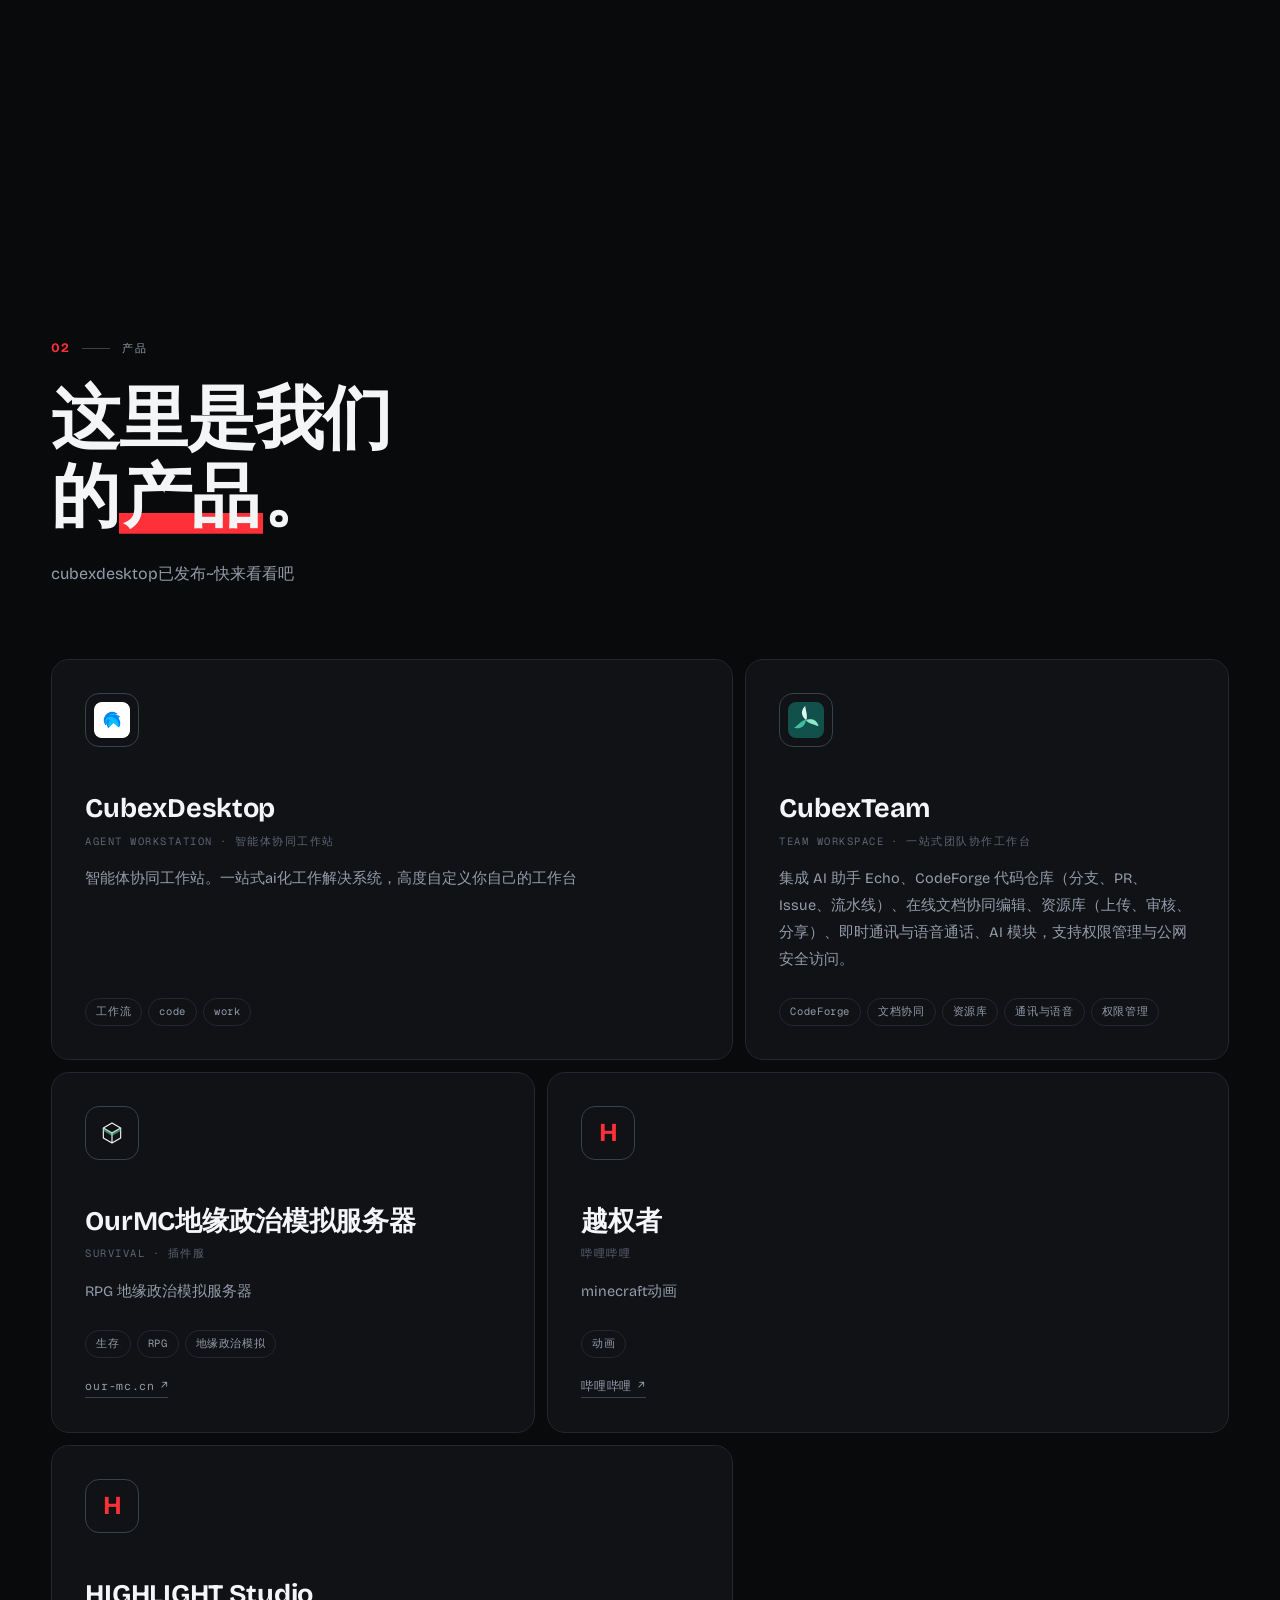
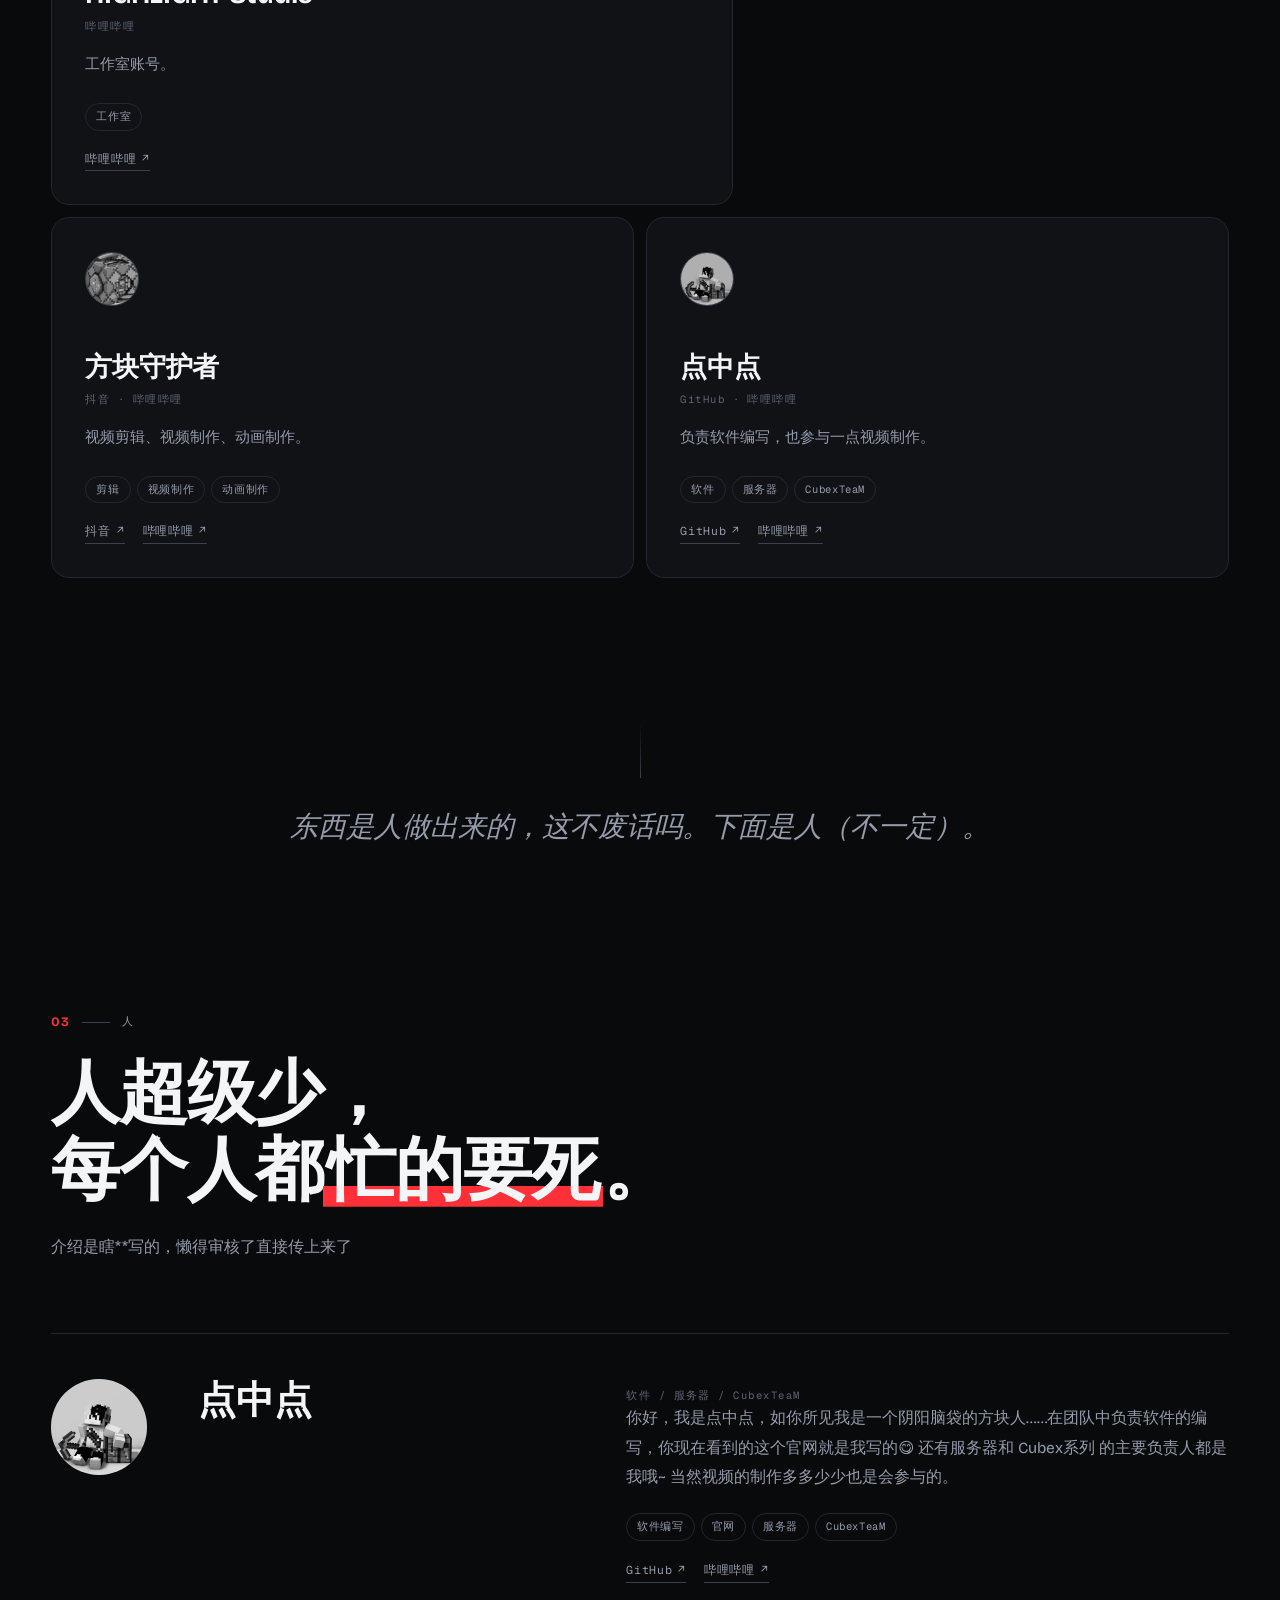
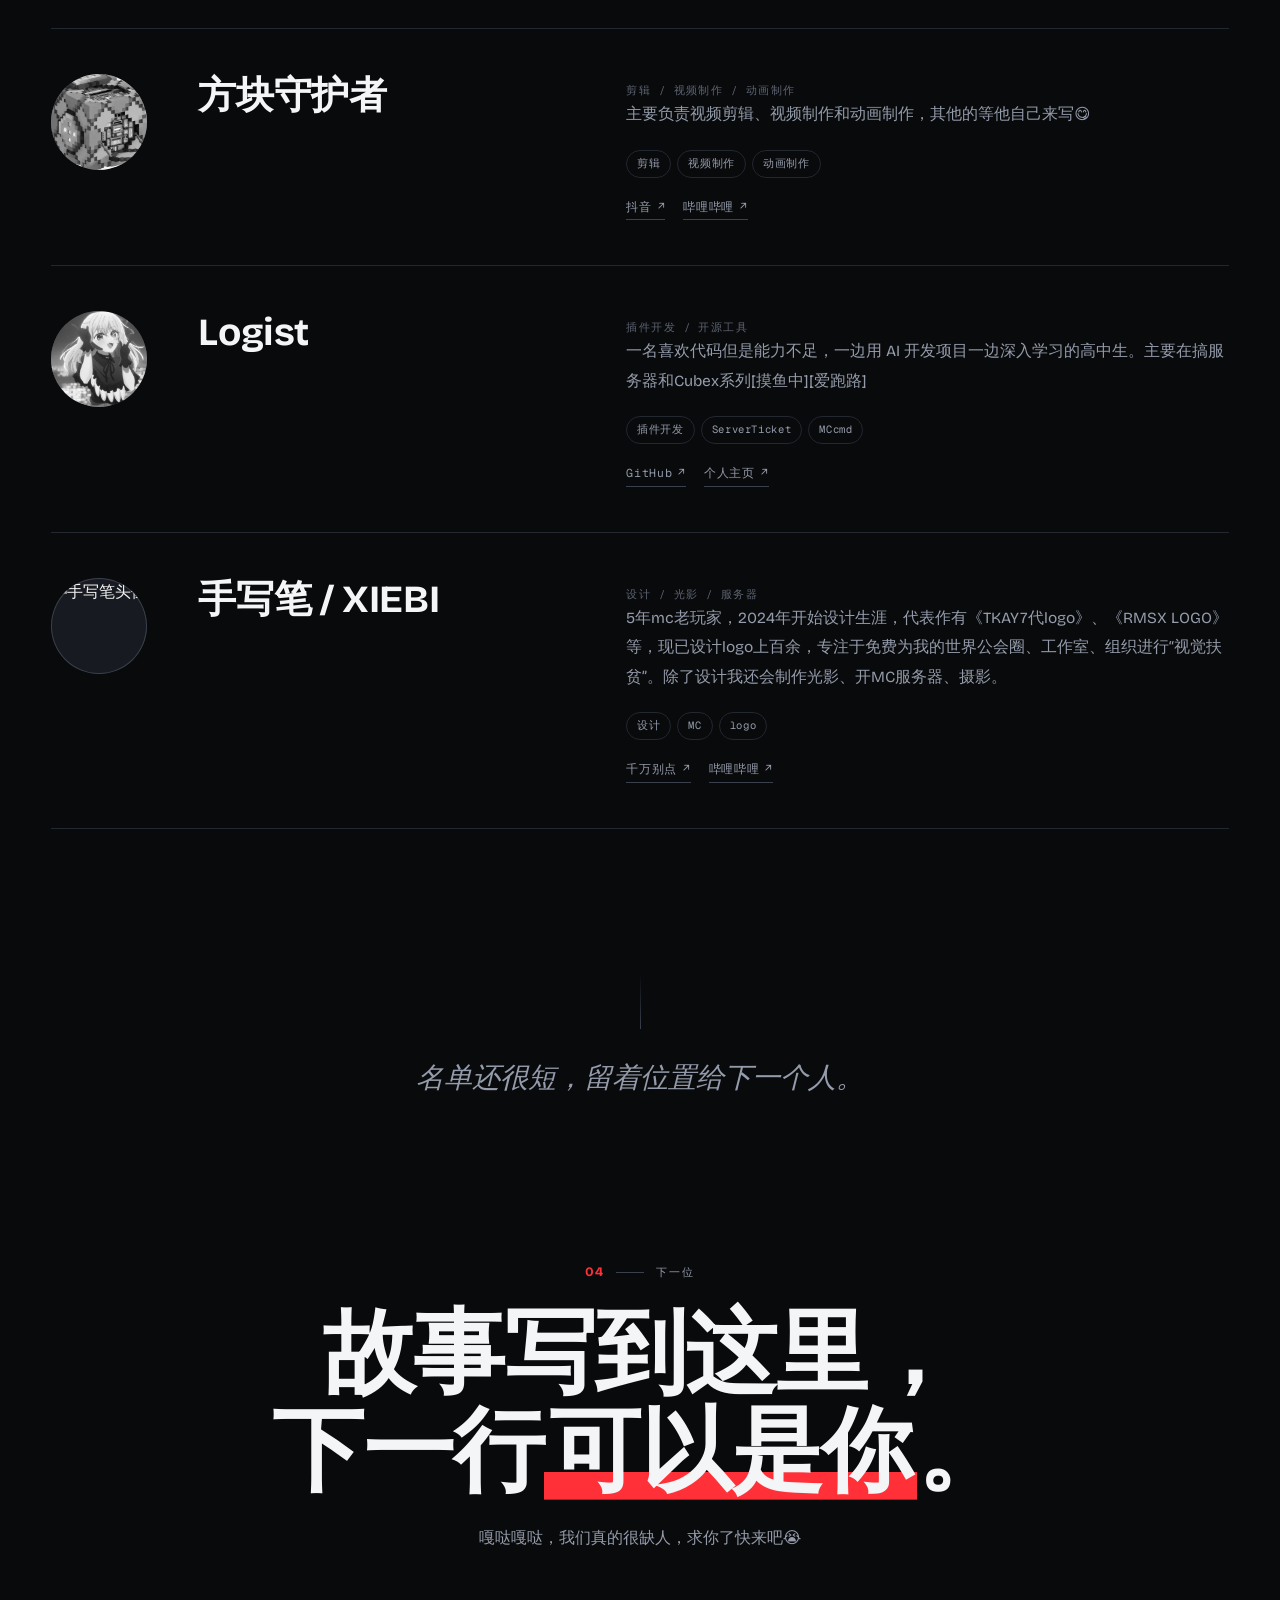
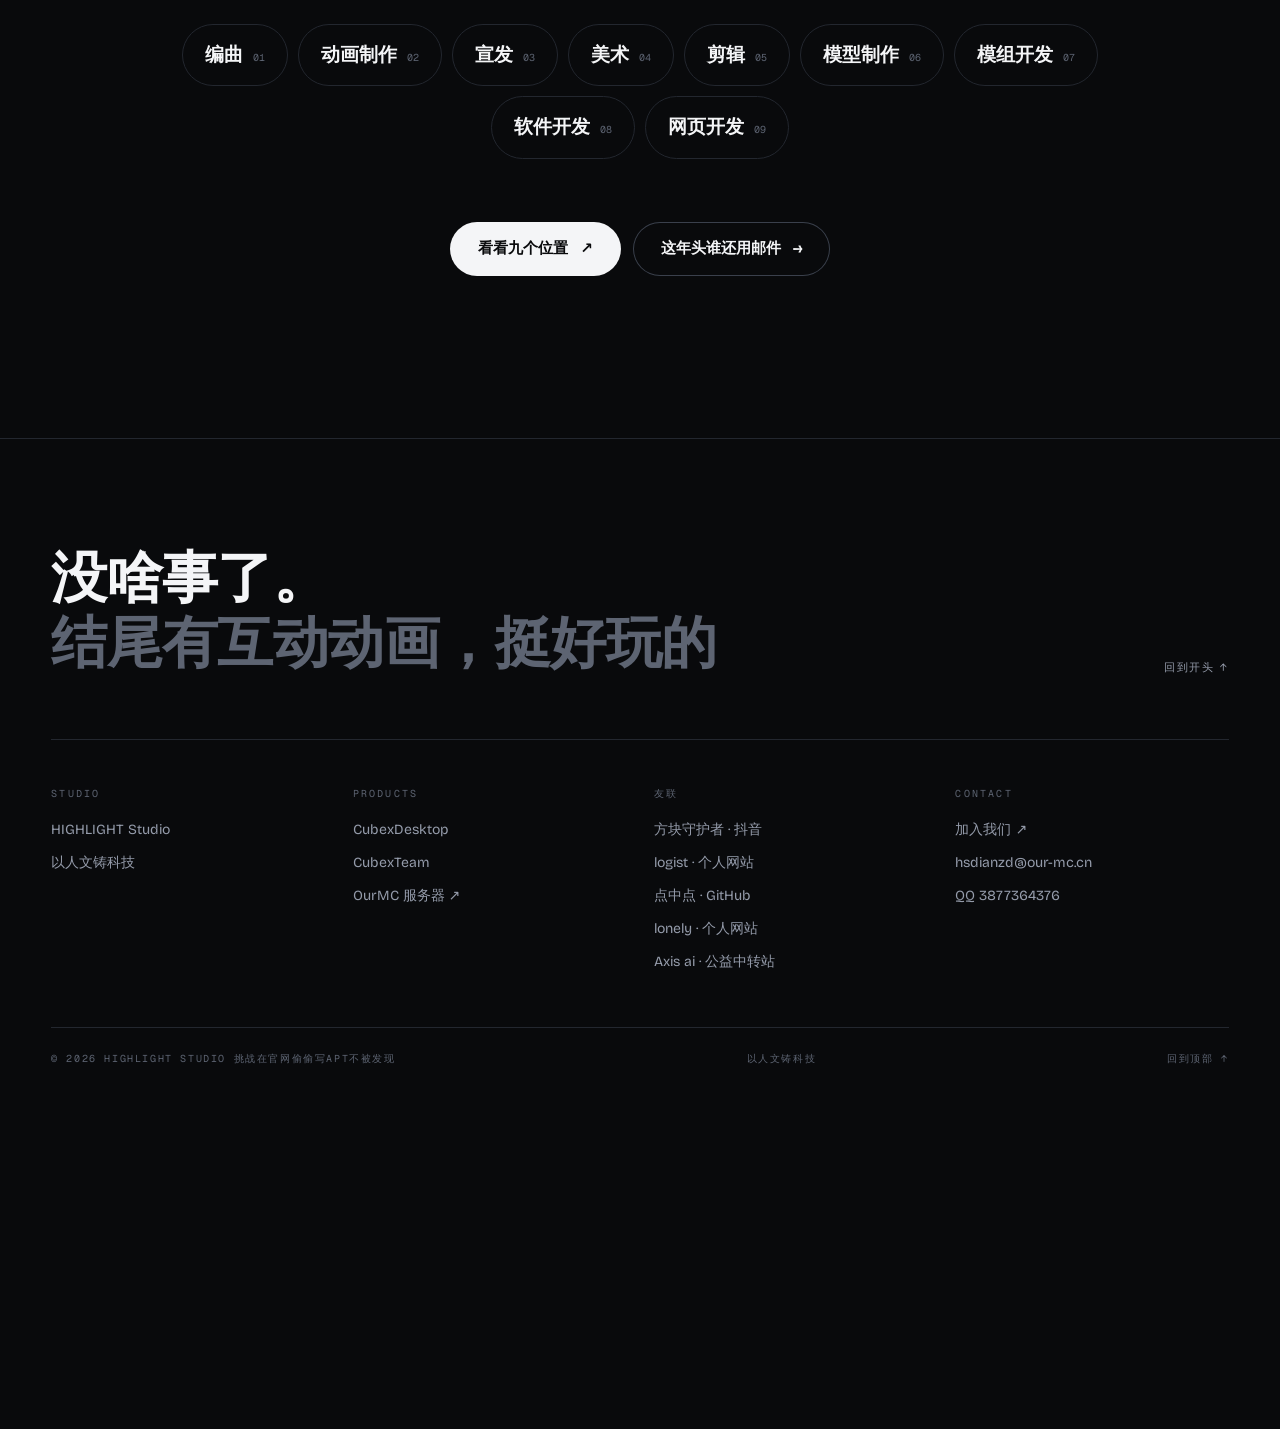
==== commit 7ee205f0: "Update index.html" ====
--- a/index.html
+++ b/index.html
@@ -176,6 +176,17 @@
         <div class="card-top">
           <span class="card-icon mark" aria-hidden="true">H</span>
         </div>
+        <h3>越权者</h3>
+        <p class="card-en">哔哩哔哩</p>
+        <p class="card-txt">minecraft动画</p>
+        <ul class="chips"><li>动画</li></ul>
+        <p class="card-links"><a href="https://b23.tv/MWC6TgT" target="_blank" rel="noopener">哔哩哔哩<span aria-hidden="true">↗</span></a></p>
+      </article>
+      
+      <article class="card s7 media" data-rv>
+        <div class="card-top">
+          <span class="card-icon mark" aria-hidden="true">H</span>
+        </div>
         <h3>HIGHLIGHT Studio</h3>
         <p class="card-en">哔哩哔哩</p>
         <p class="card-txt">工作室账号。</p>
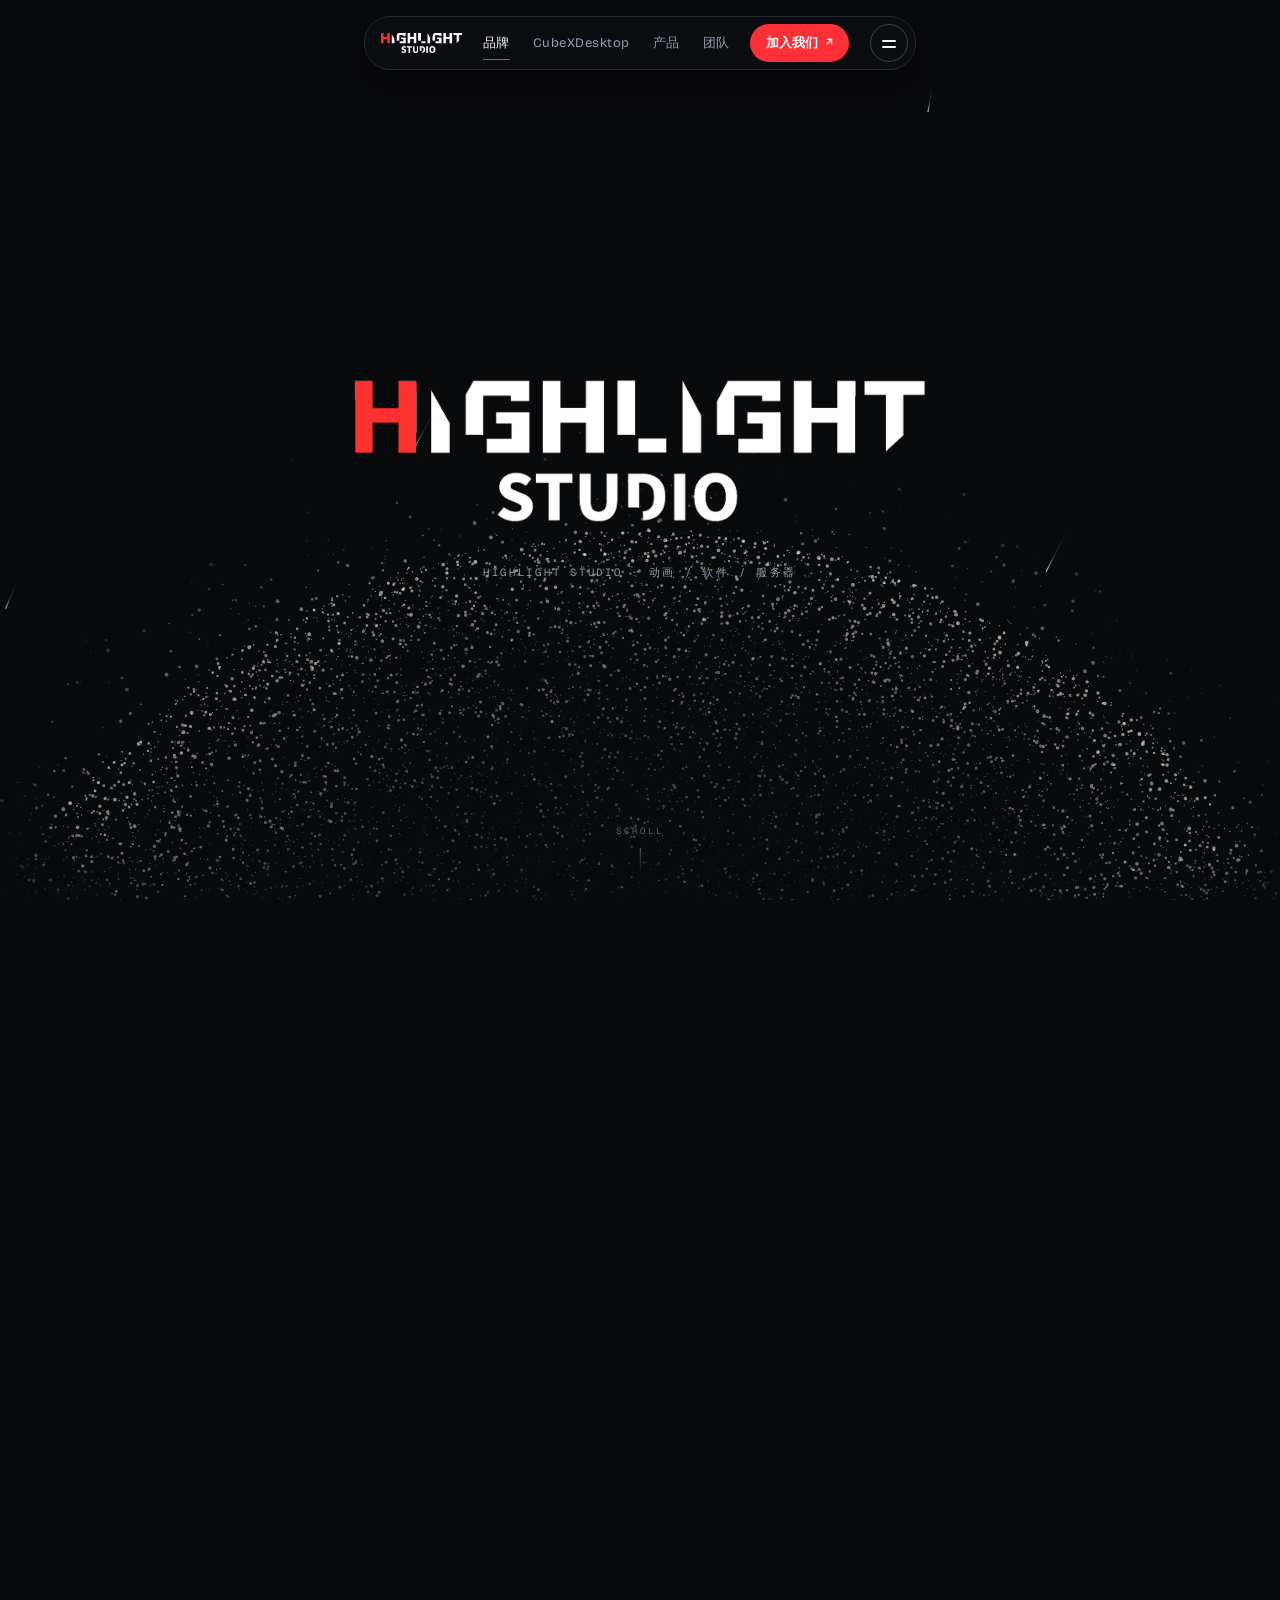
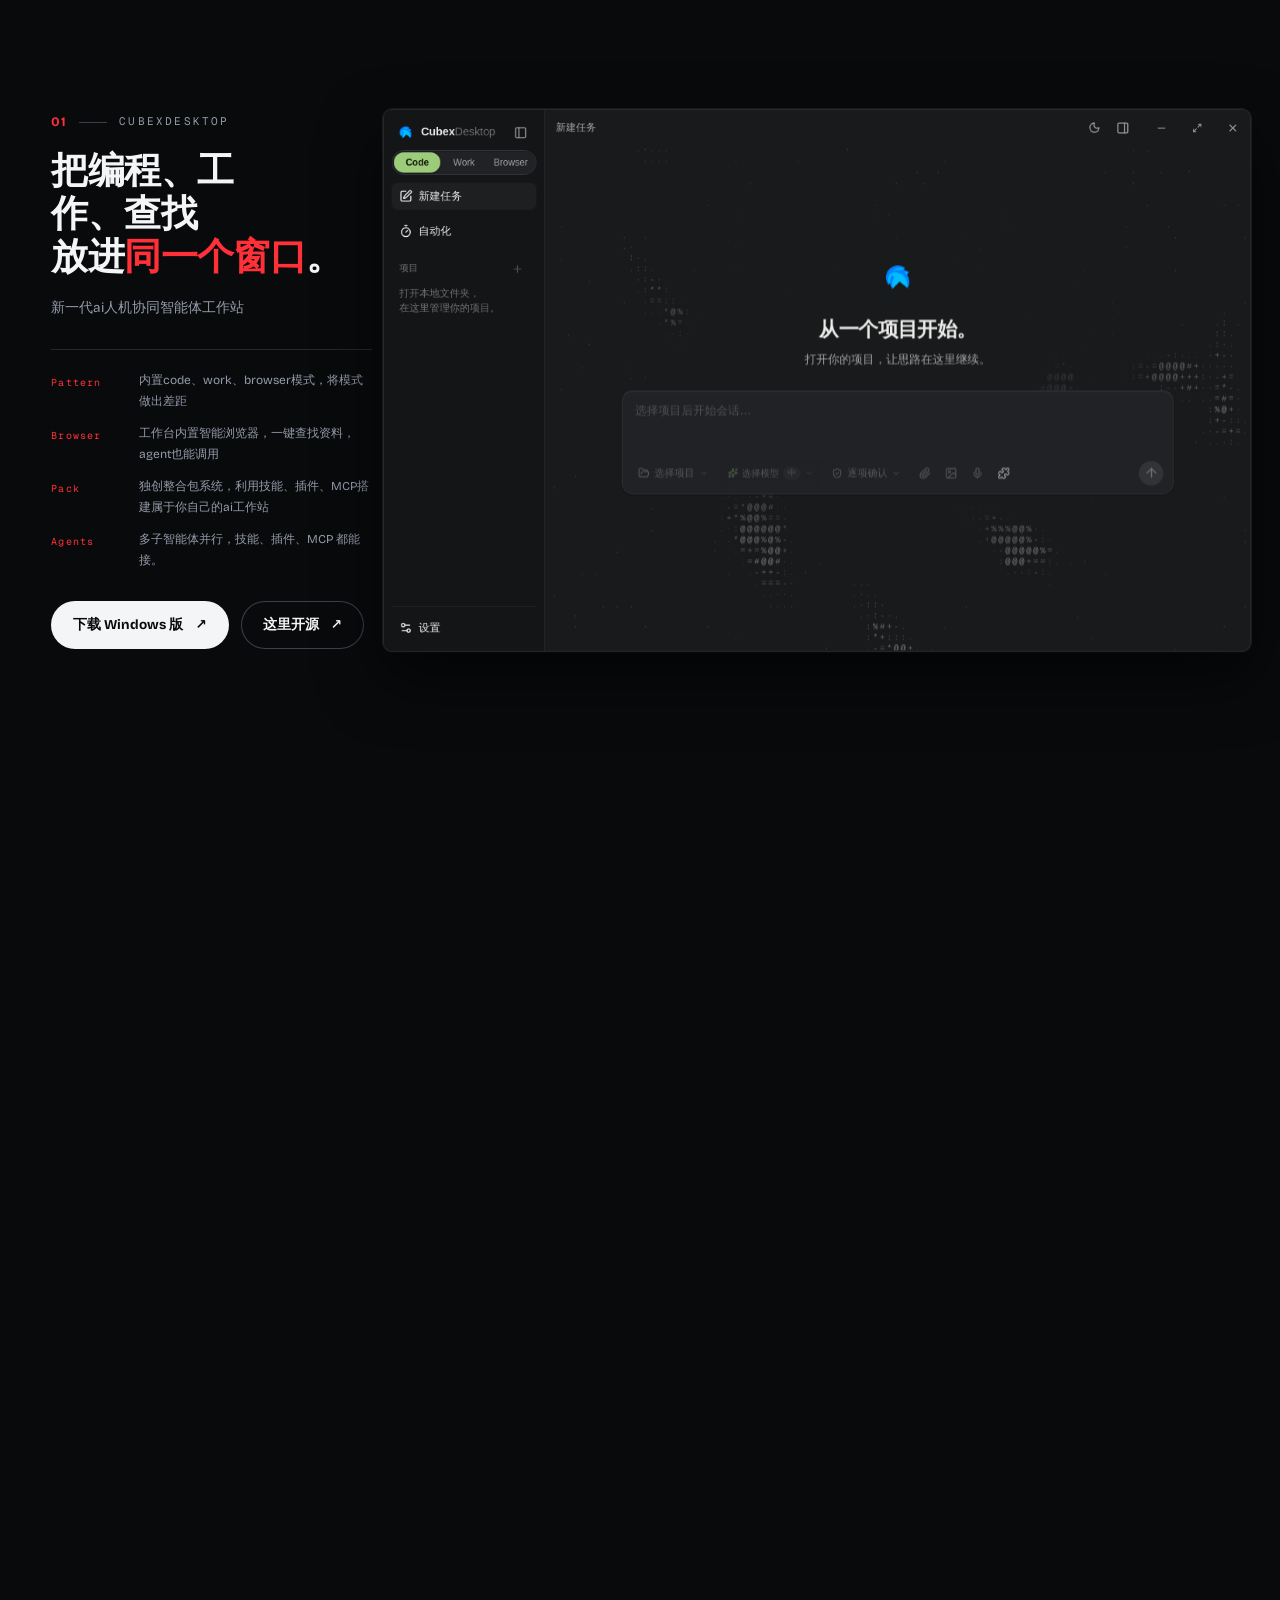
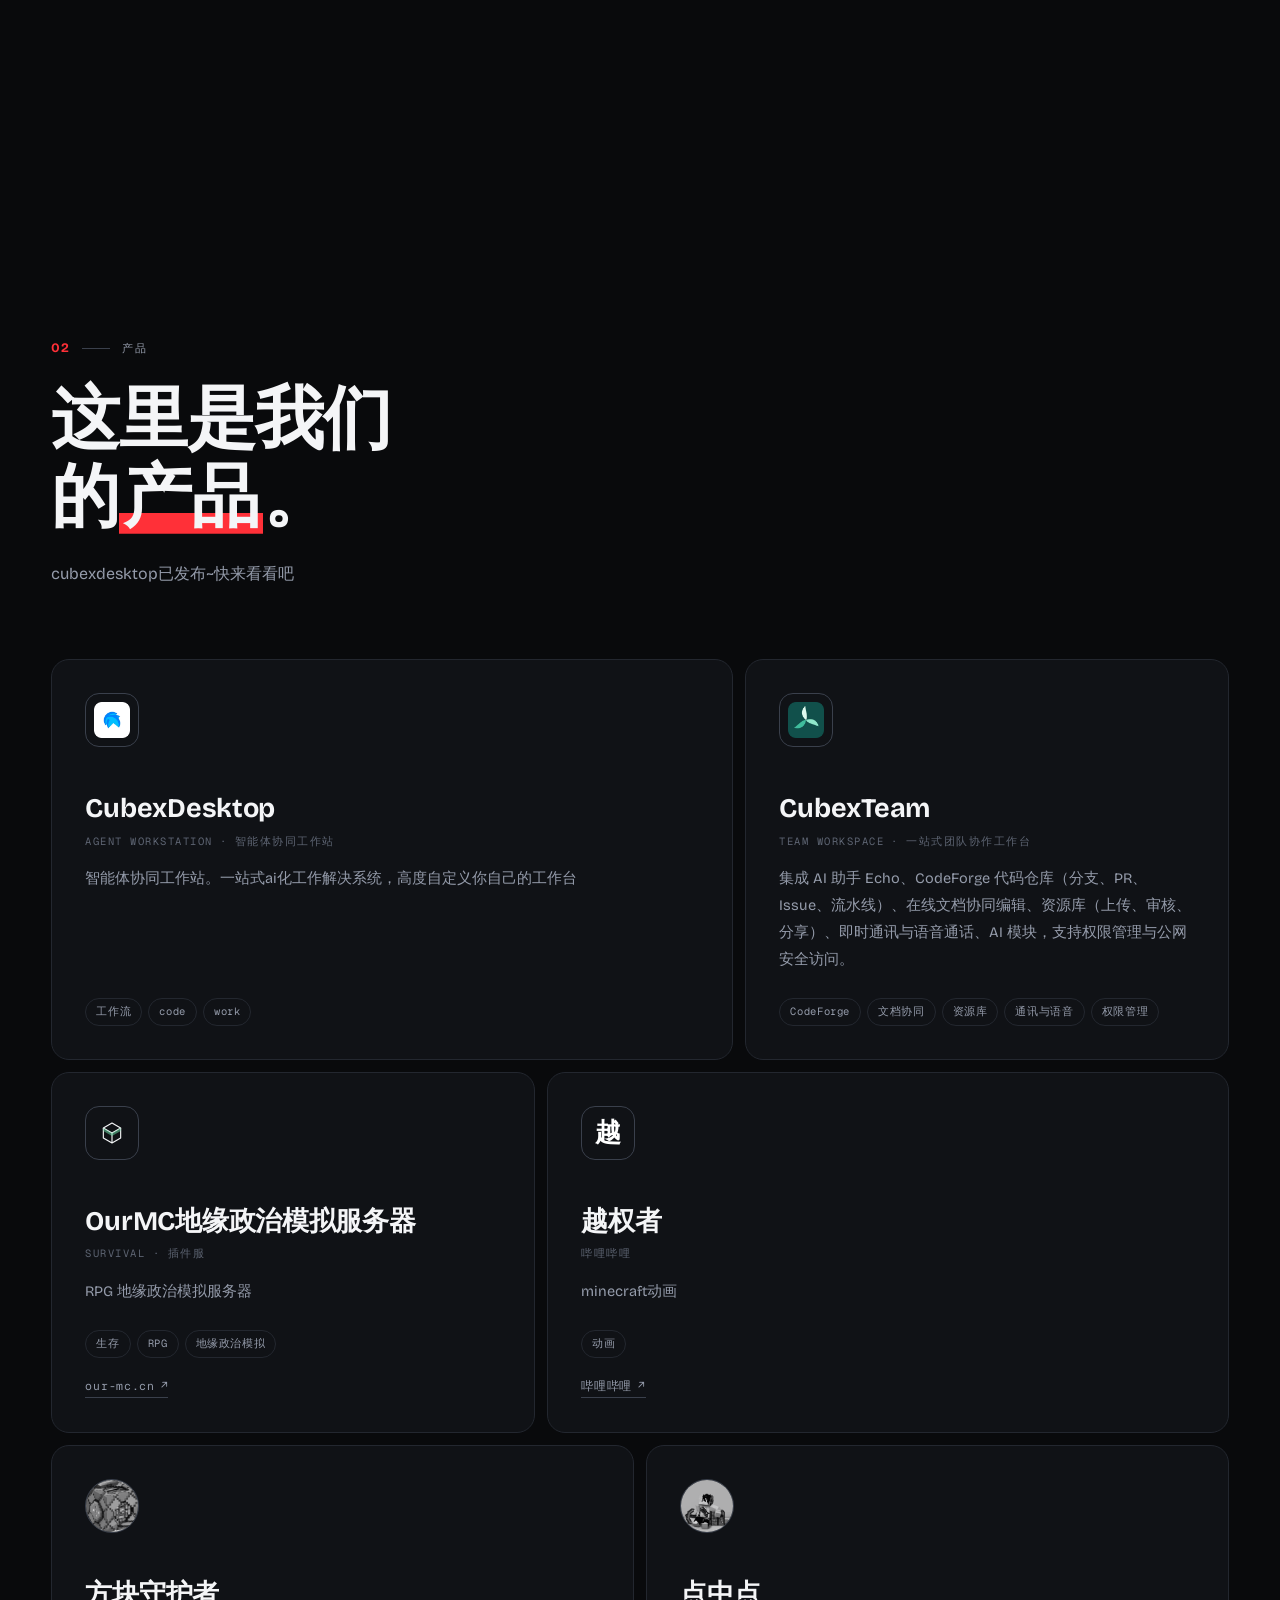
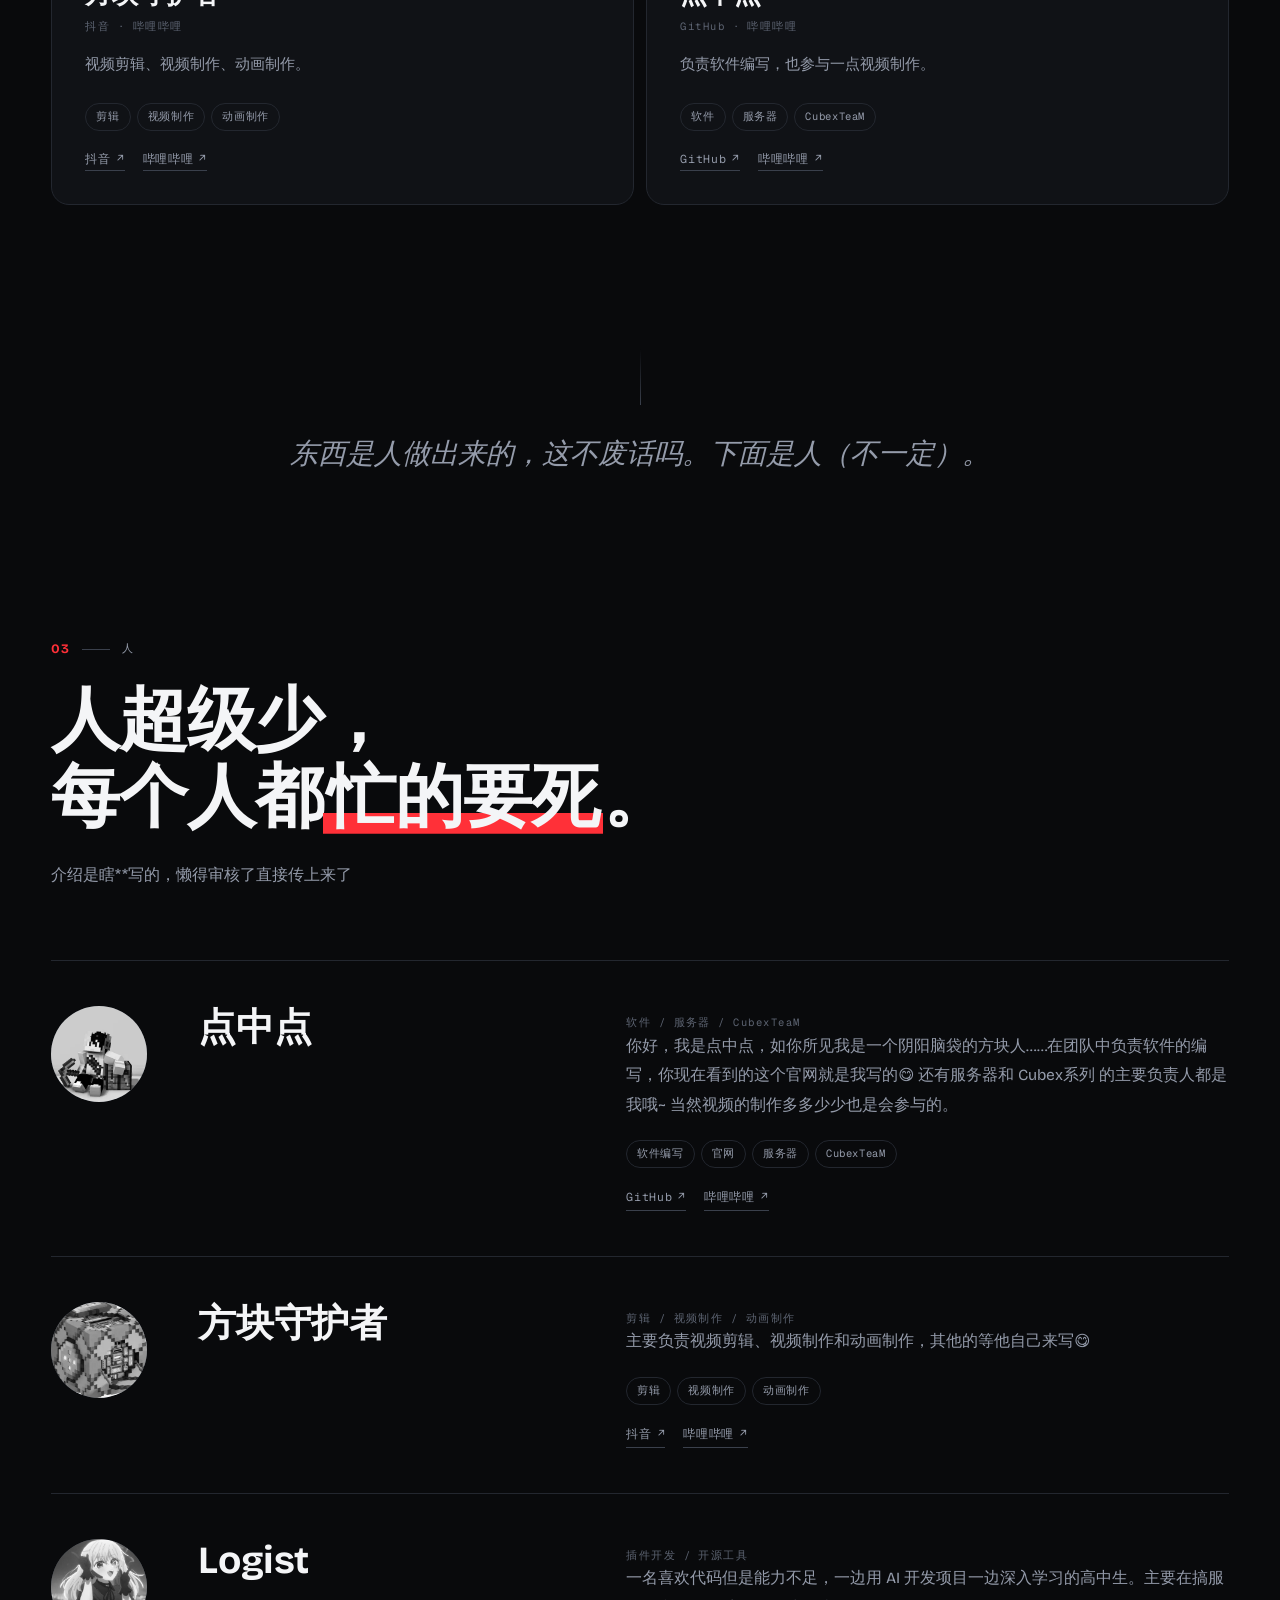
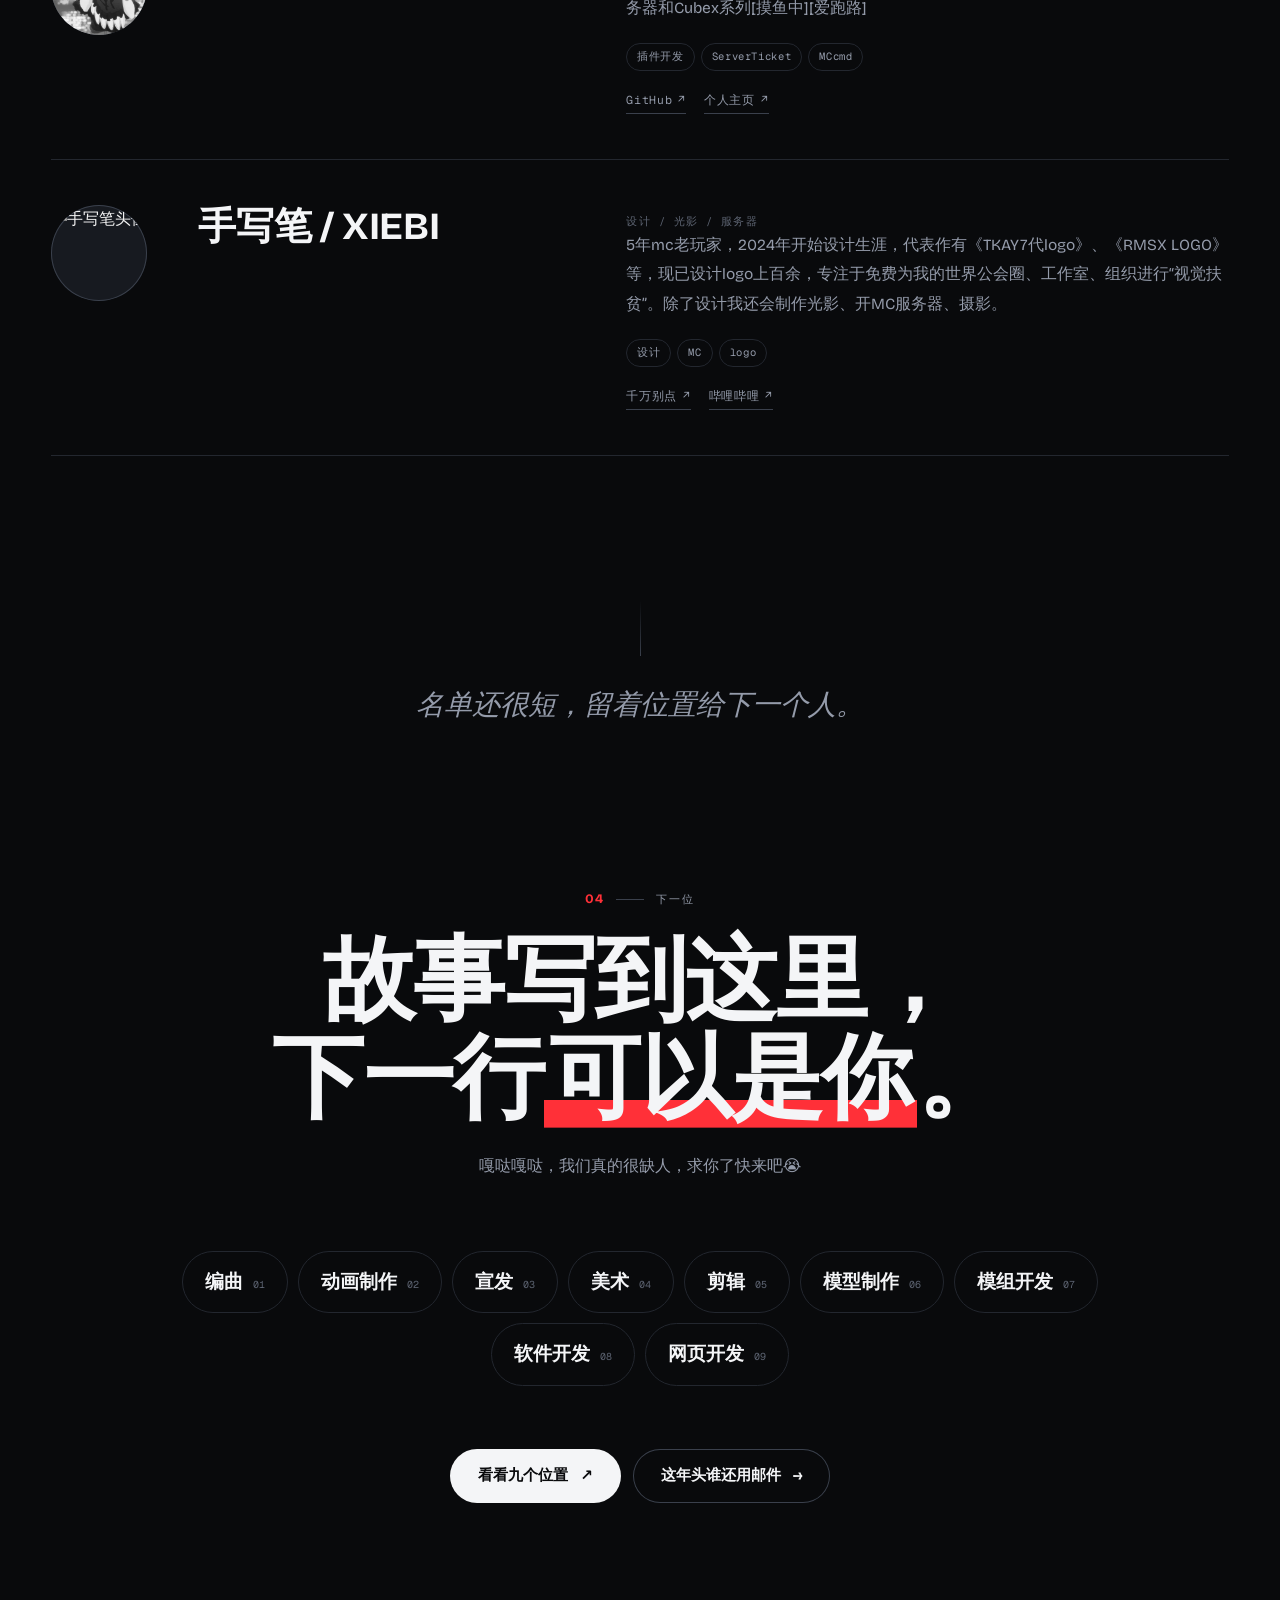
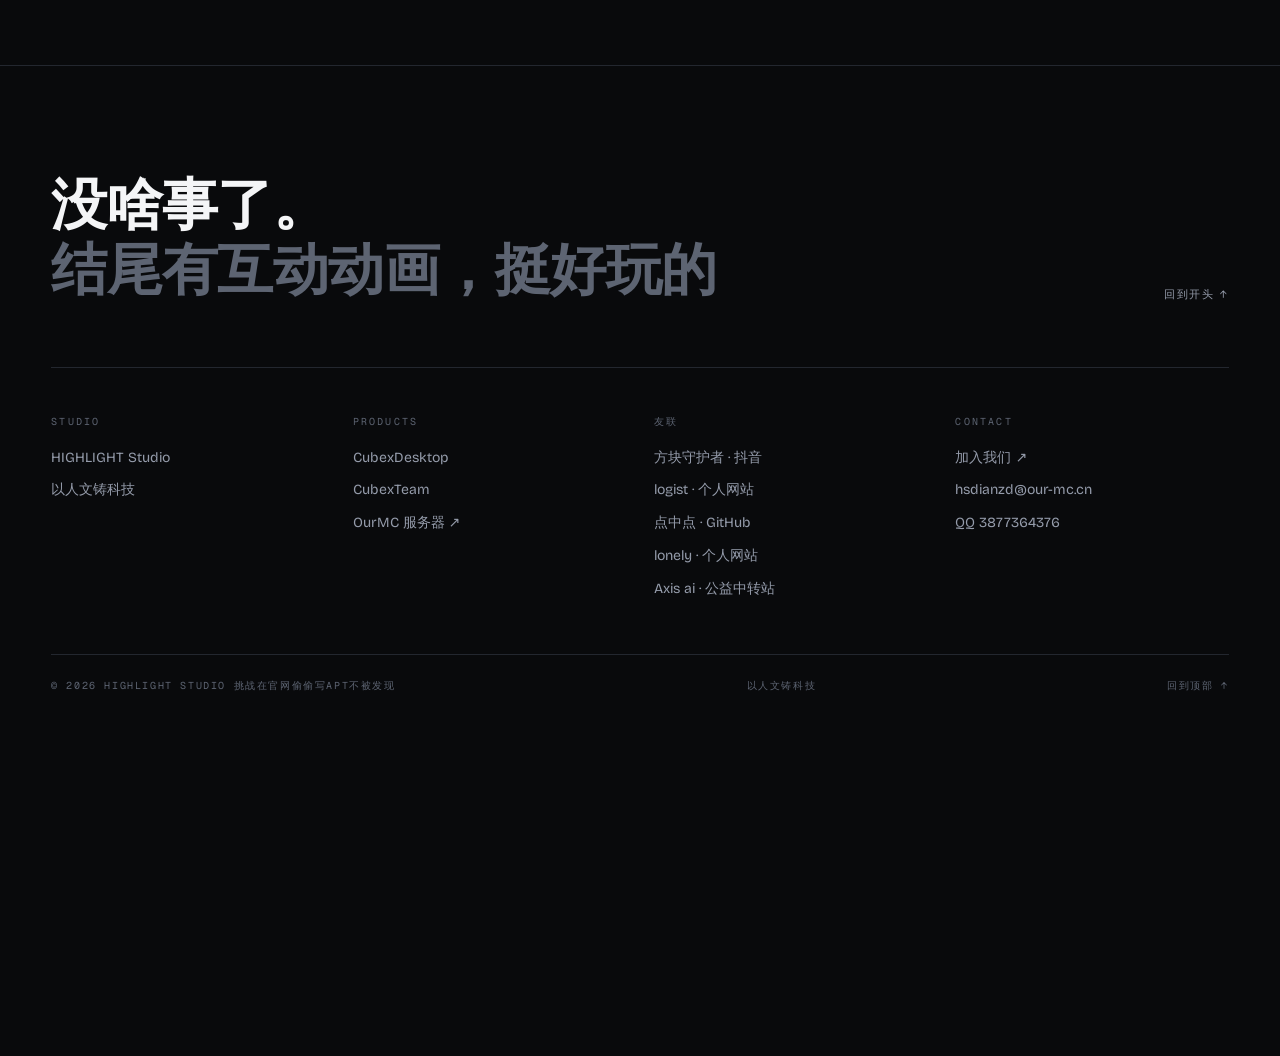
==== commit d1798e70: "Update index.html" ====
--- a/index.html
+++ b/index.html
@@ -174,23 +174,12 @@
 
       <article class="card s7 media" data-rv>
         <div class="card-top">
-          <span class="card-icon mark" aria-hidden="true">H</span>
+          <span class="card-icon mark" aria-hidden="true" style="color:white">越</span>
         </div>
         <h3>越权者</h3>
         <p class="card-en">哔哩哔哩</p>
         <p class="card-txt">minecraft动画</p>
         <ul class="chips"><li>动画</li></ul>
-        <p class="card-links"><a href="https://b23.tv/MWC6TgT" target="_blank" rel="noopener">哔哩哔哩<span aria-hidden="true">↗</span></a></p>
-      </article>
-      
-      <article class="card s7 media" data-rv>
-        <div class="card-top">
-          <span class="card-icon mark" aria-hidden="true">H</span>
-        </div>
-        <h3>HIGHLIGHT Studio</h3>
-        <p class="card-en">哔哩哔哩</p>
-        <p class="card-txt">工作室账号。</p>
-        <ul class="chips"><li>工作室</li></ul>
         <p class="card-links"><a href="https://b23.tv/MWC6TgT" target="_blank" rel="noopener">哔哩哔哩<span aria-hidden="true">↗</span></a></p>
       </article>
 
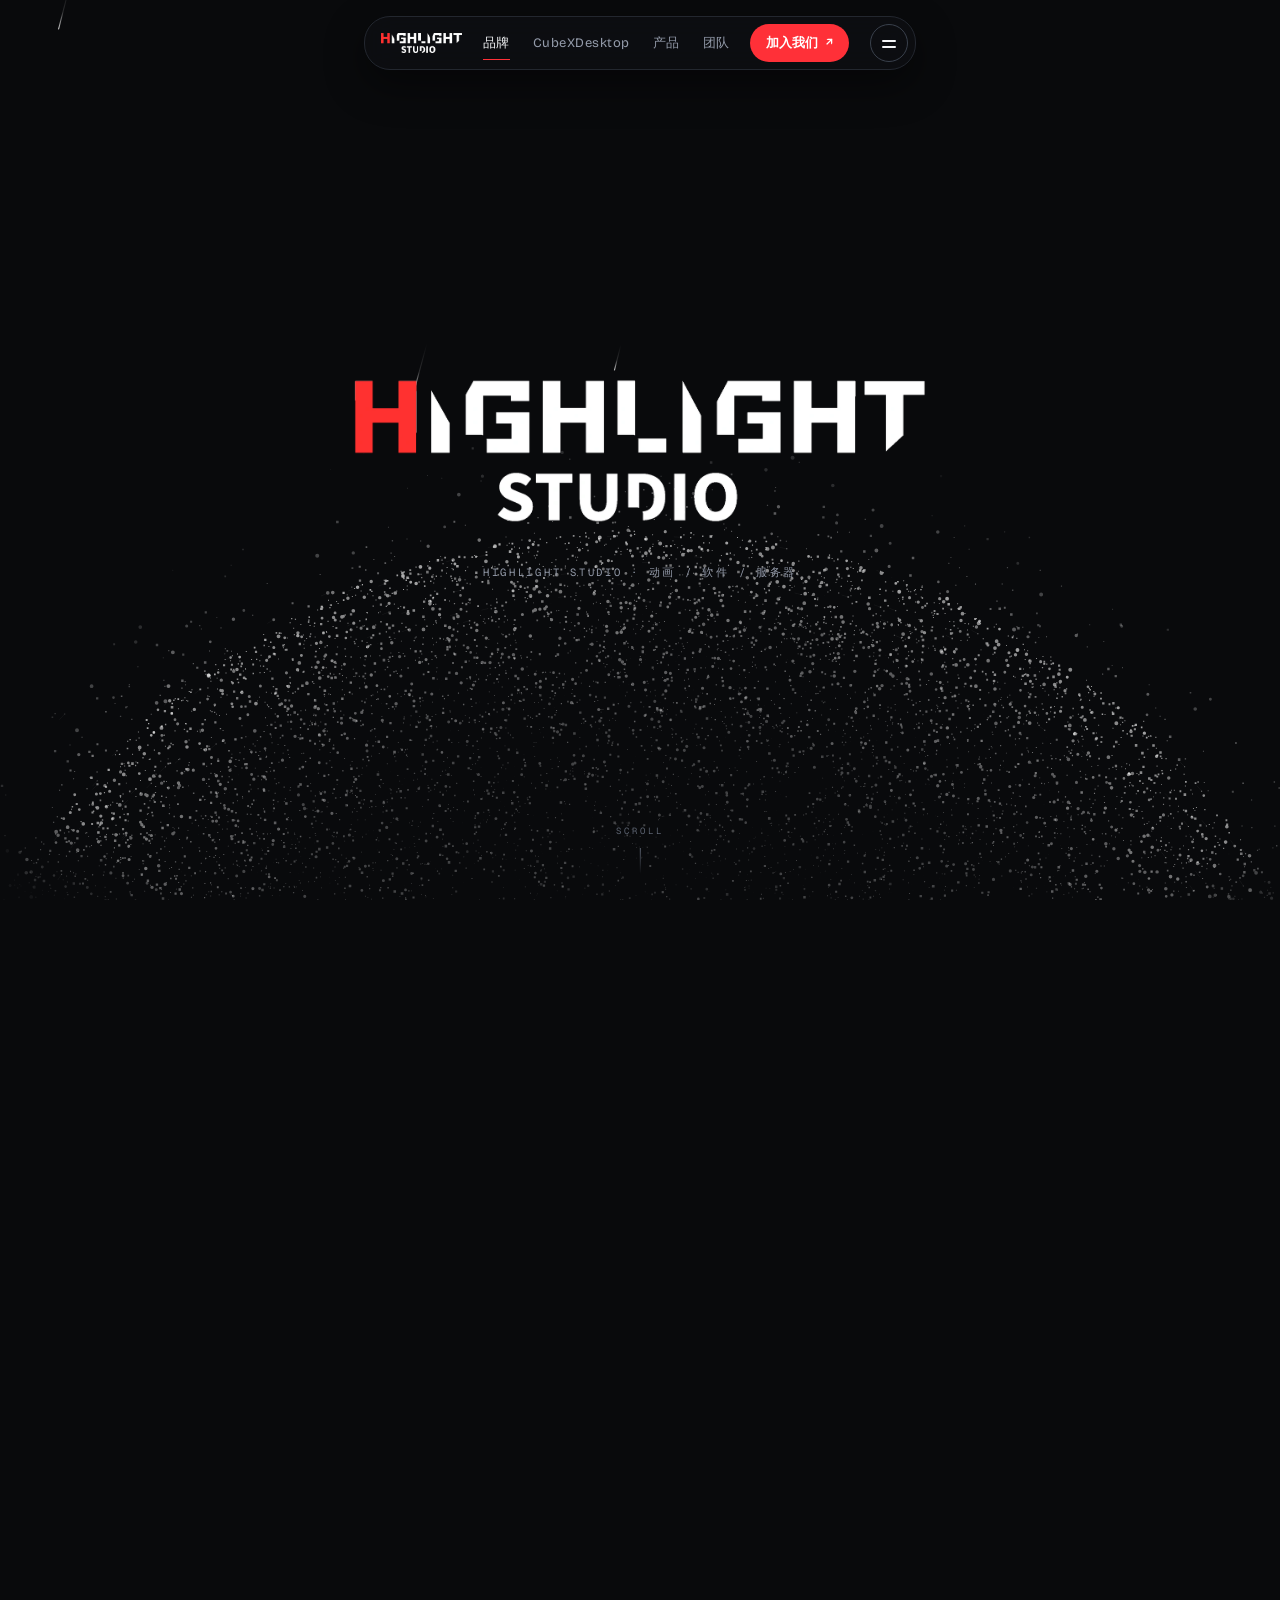
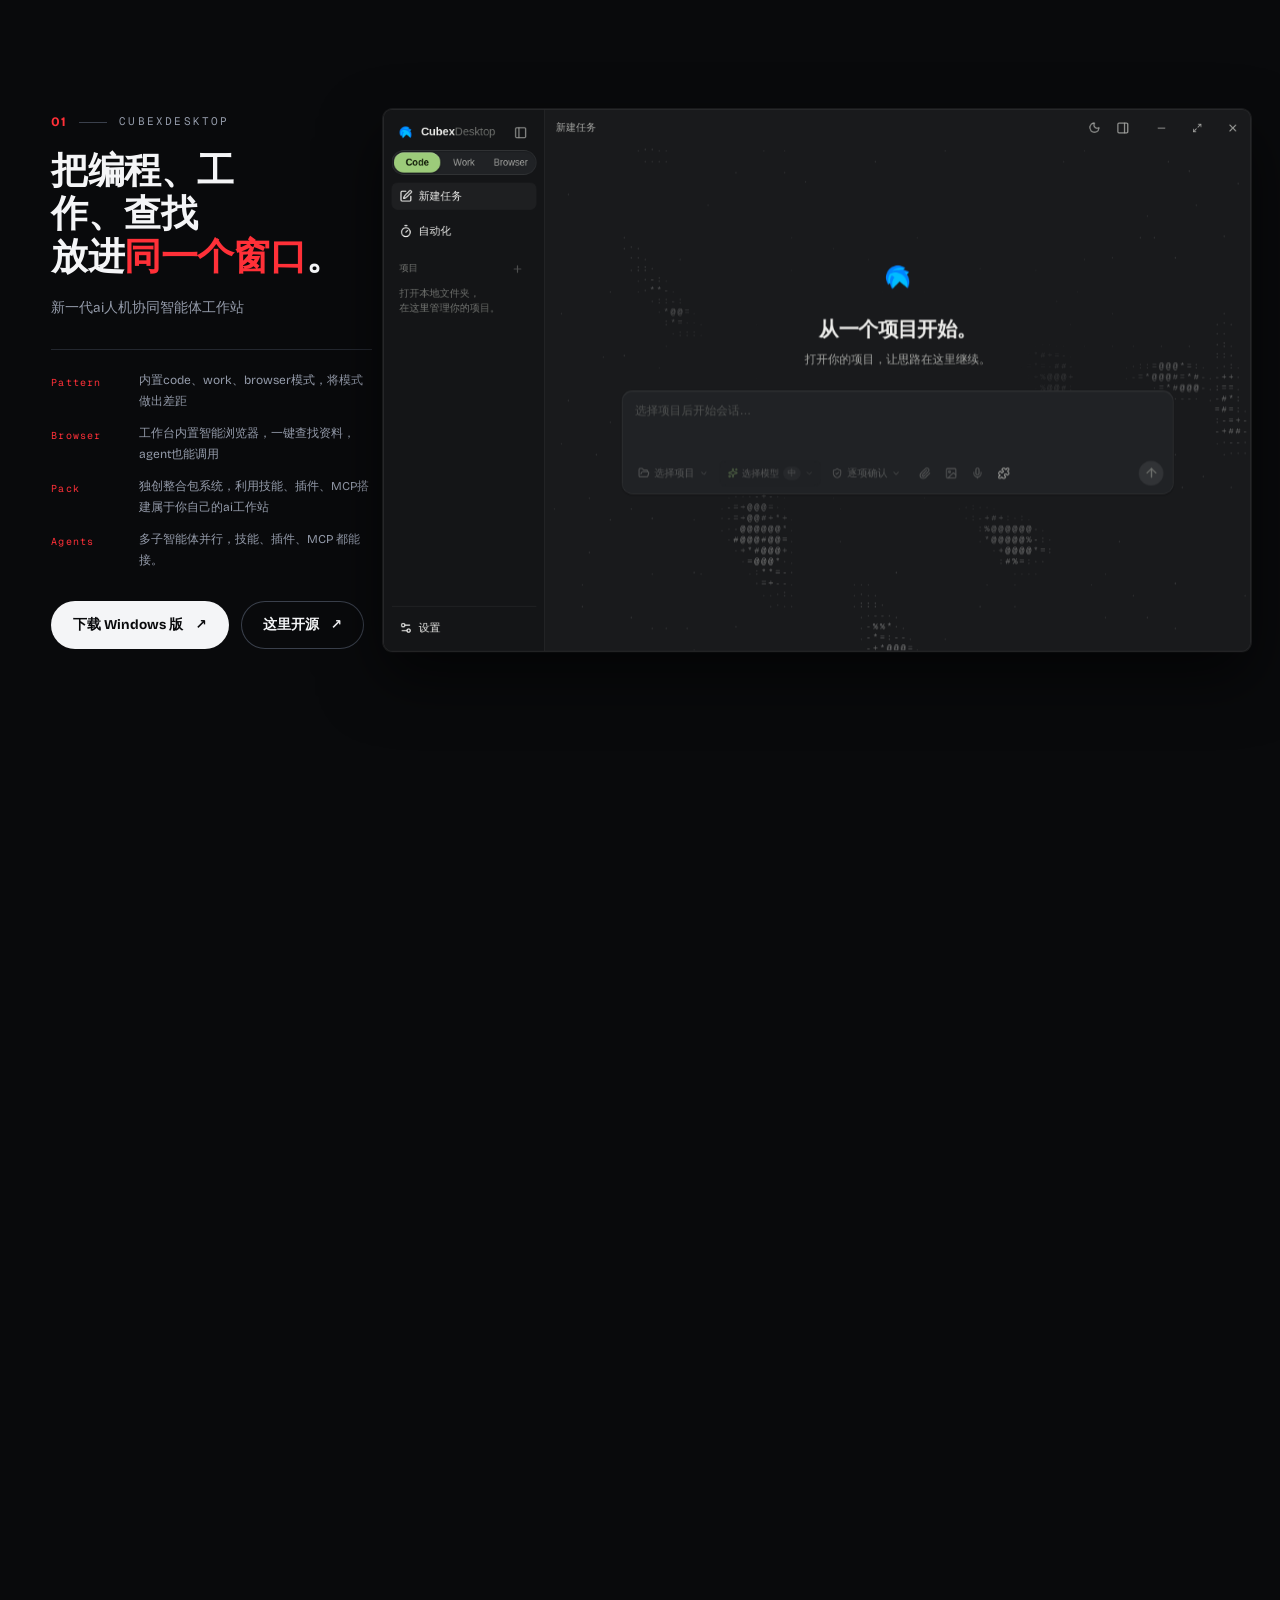
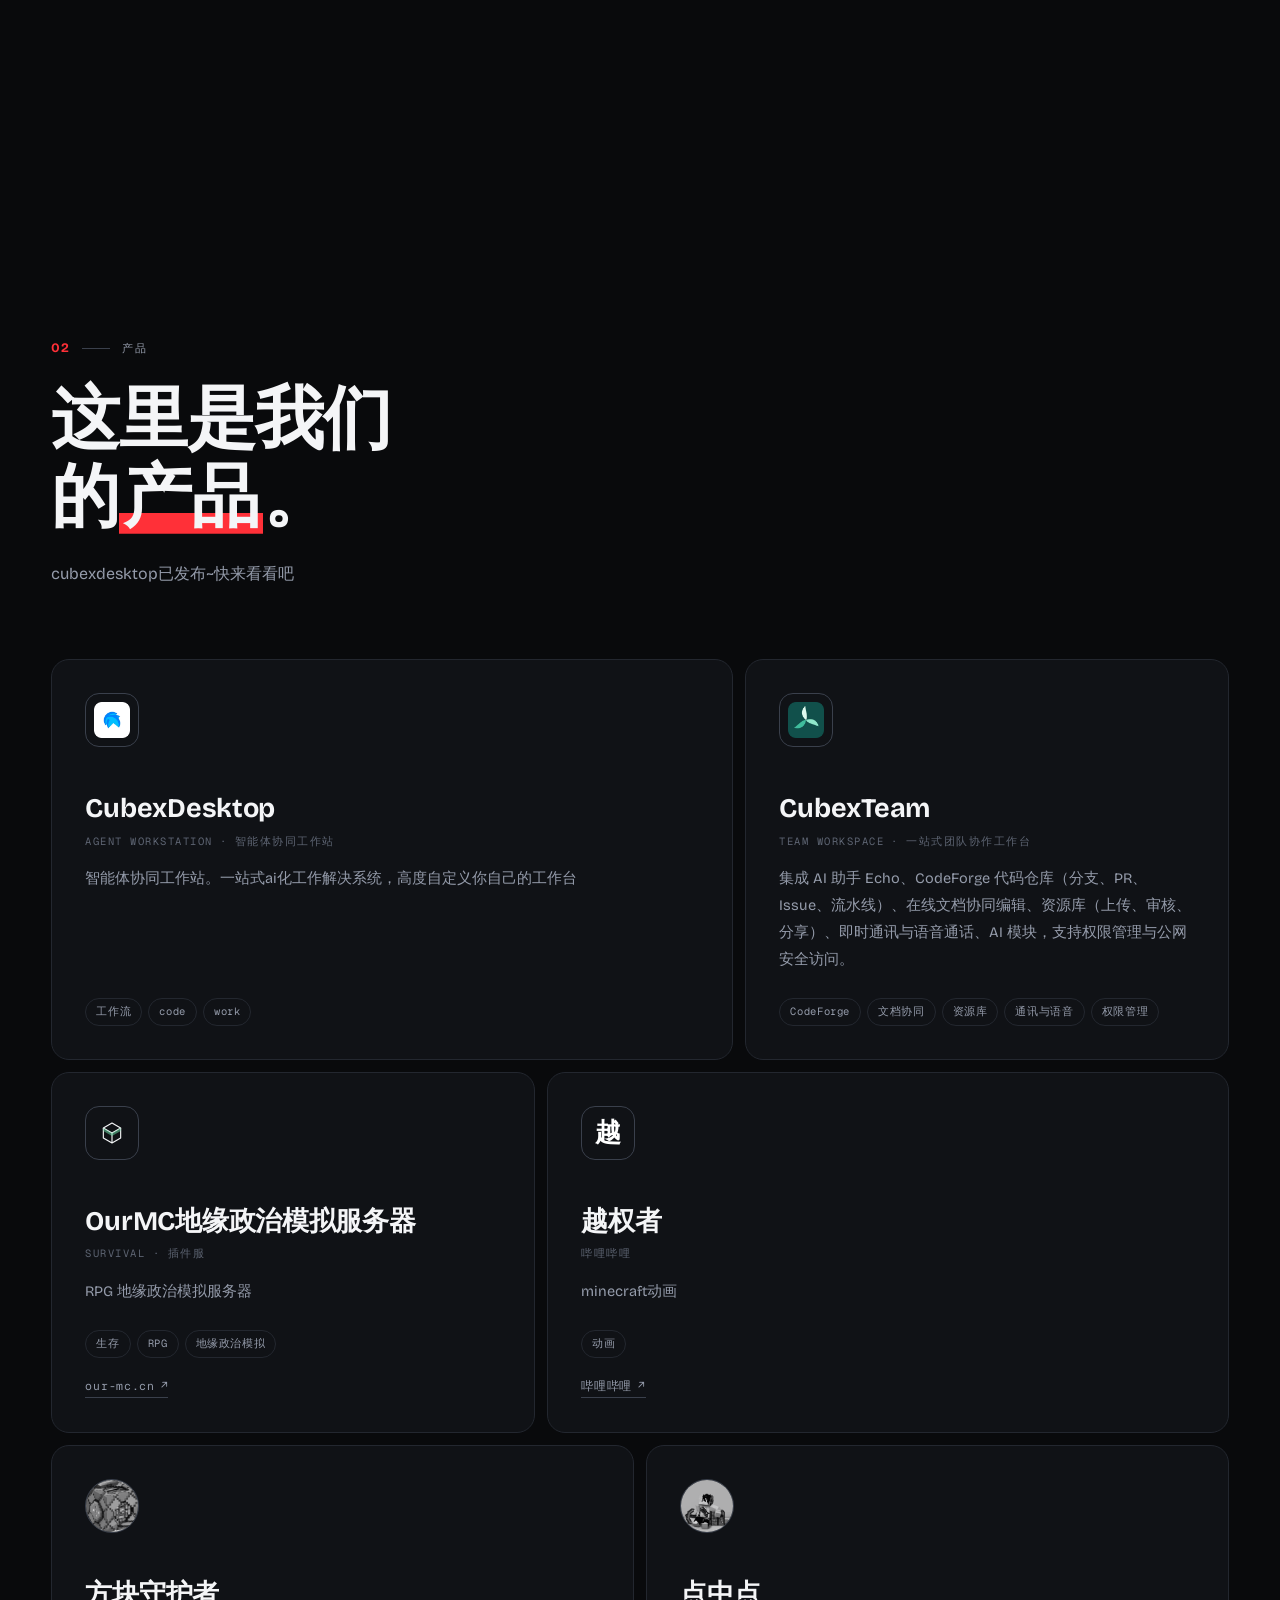
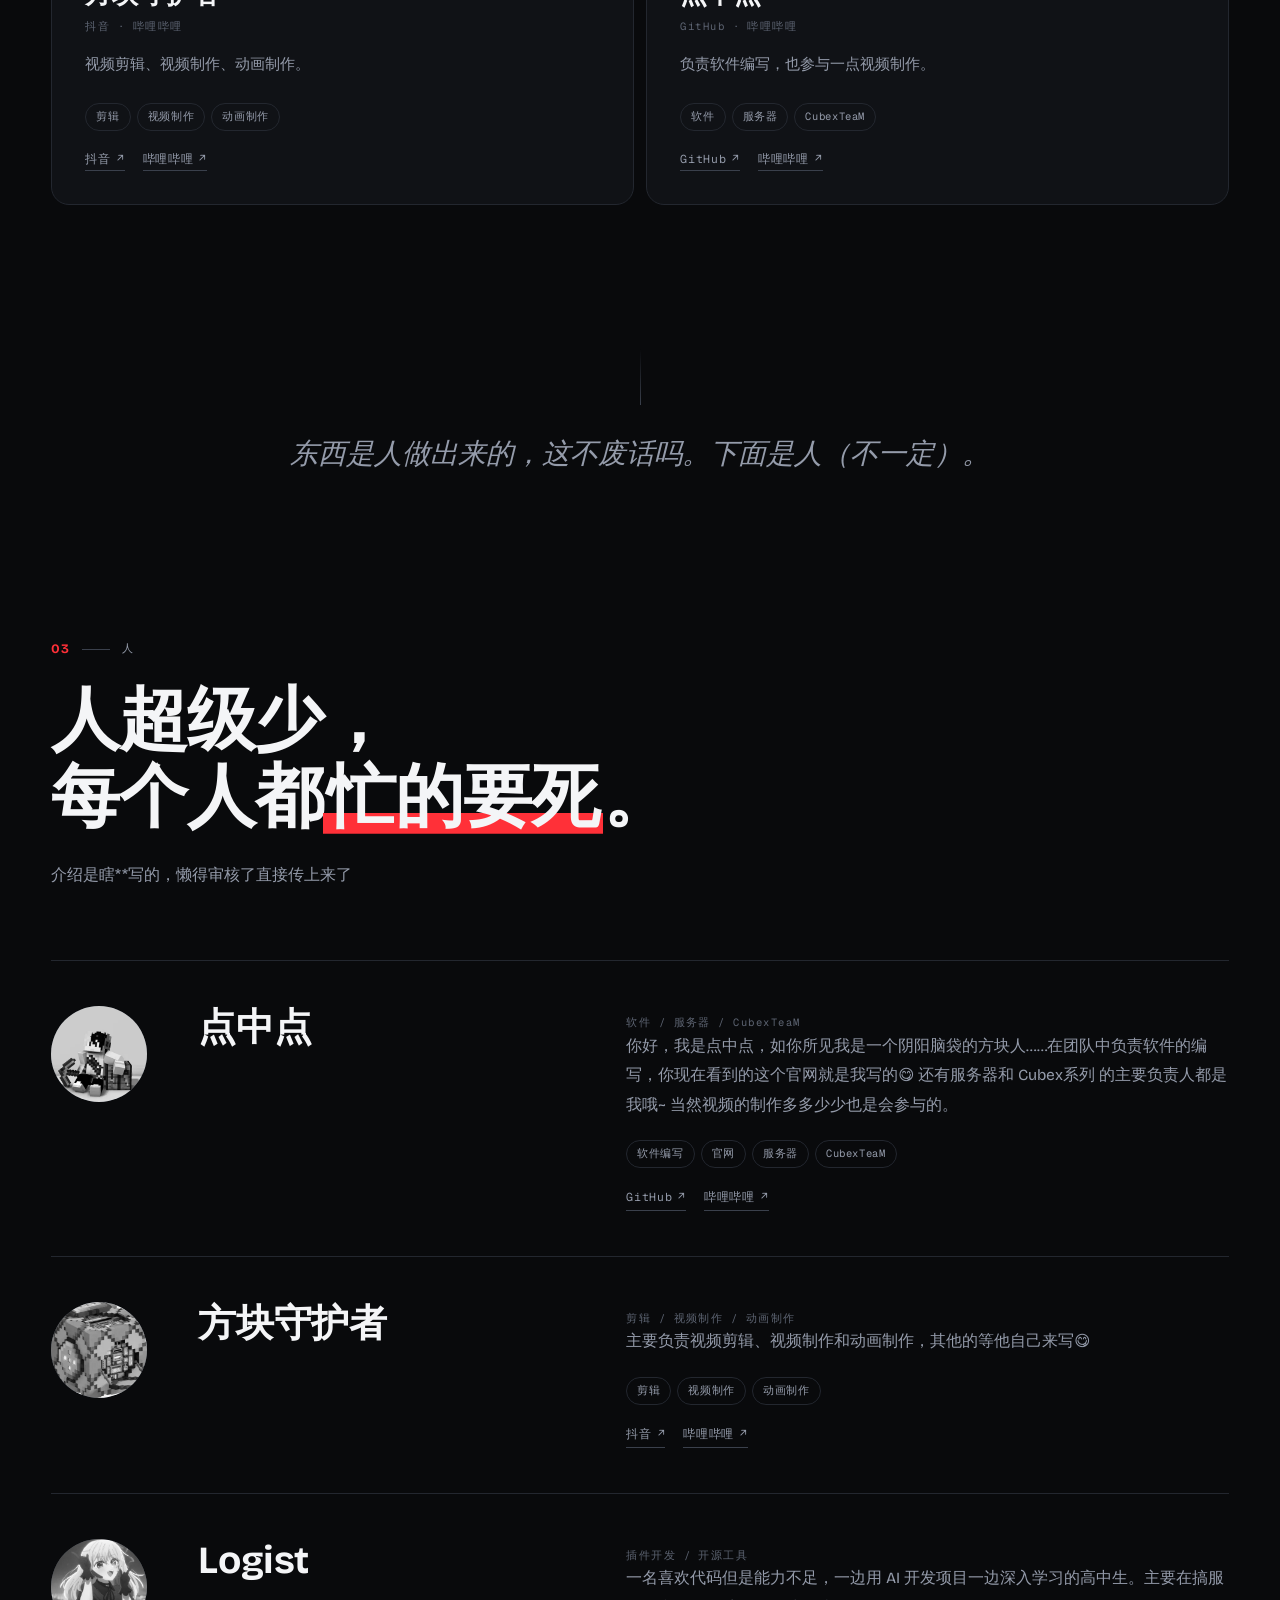
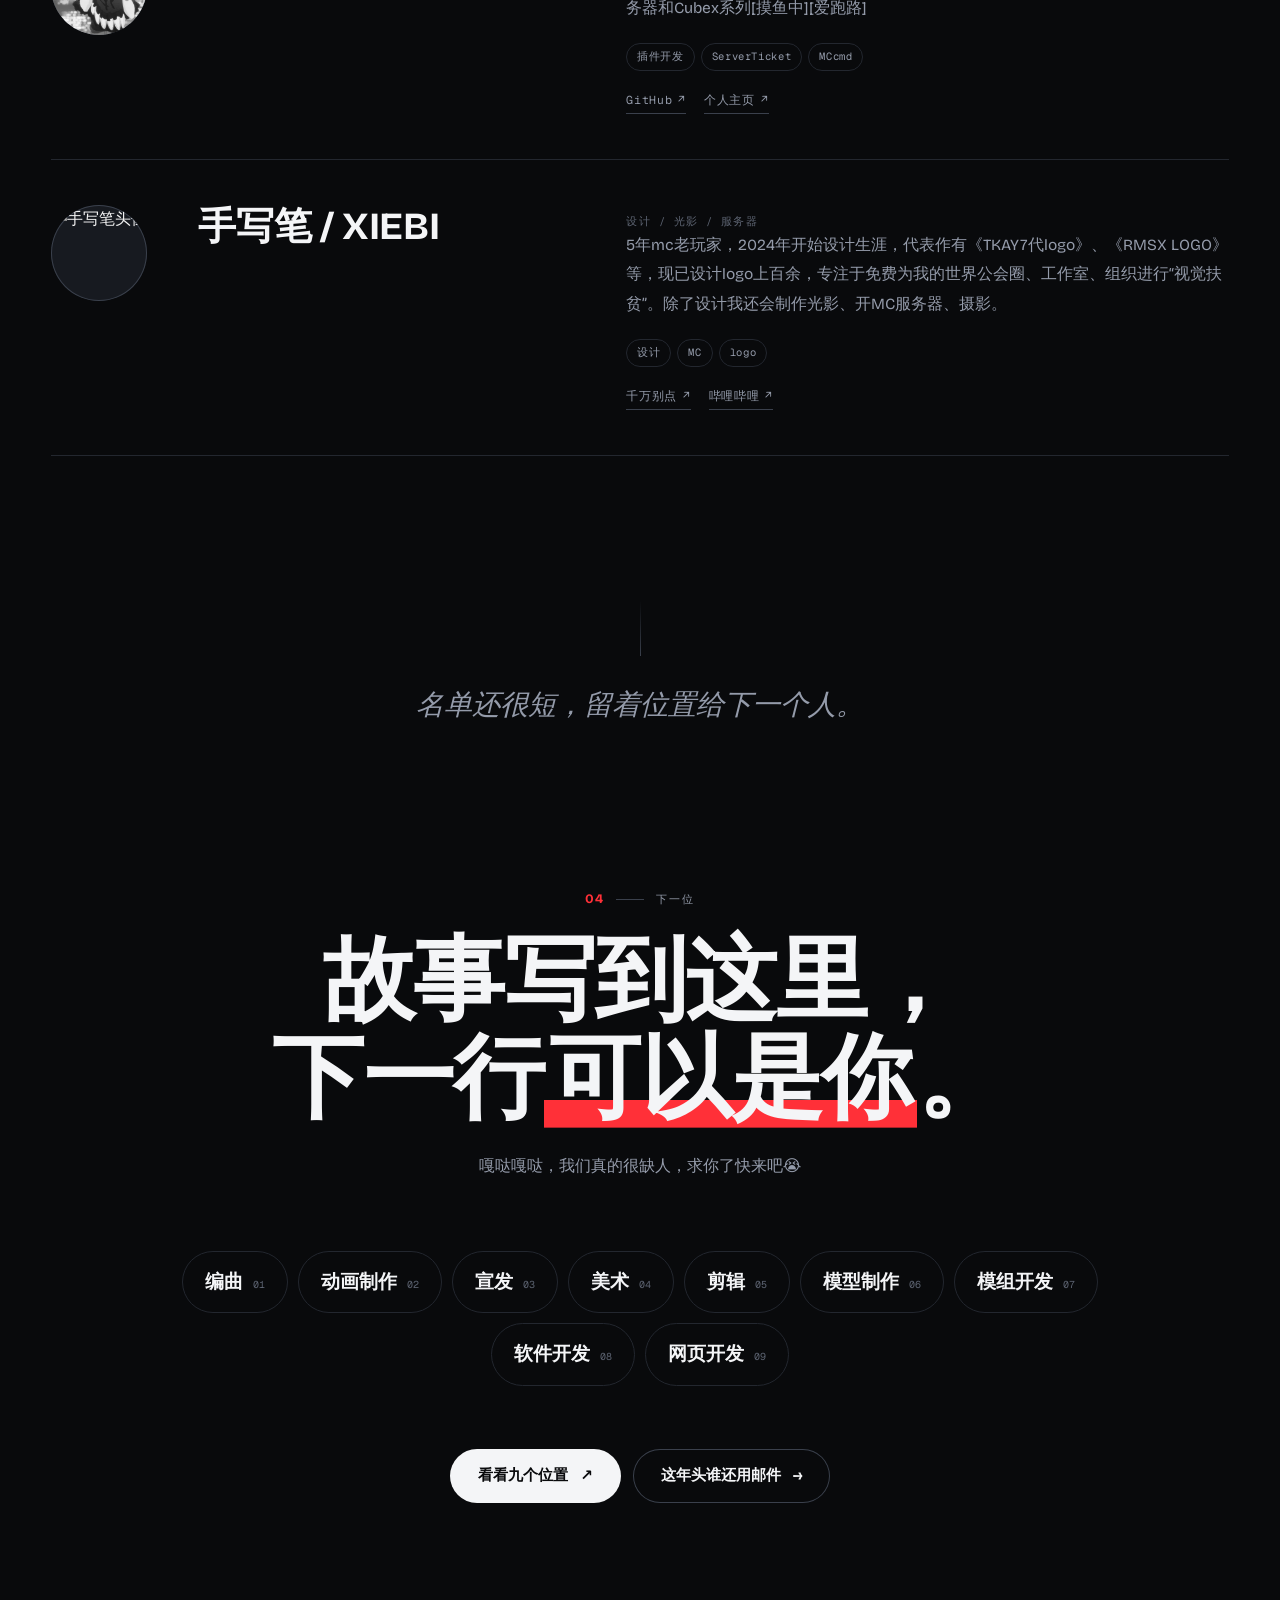
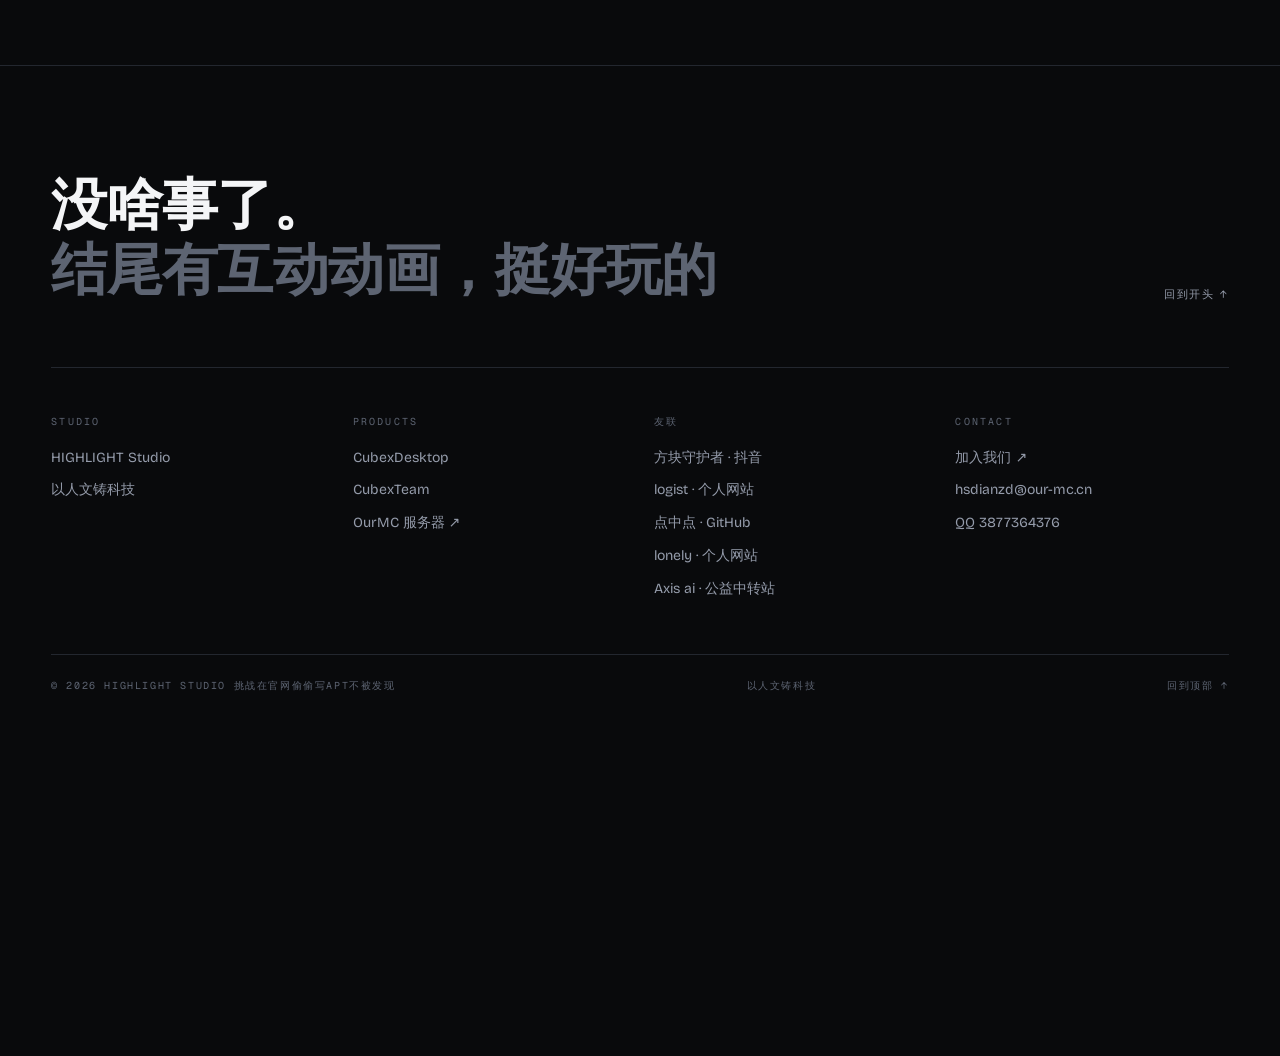
==== commit 876d8a7e: "Update index.html" ====
--- a/index.html
+++ b/index.html
@@ -114,7 +114,7 @@
           <li><b>Agents</b><span>多子智能体并行，技能、插件、MCP 都能接。</span></li>
         </ul>
         <div class="cta">
-          <a class="btn" id="cxDownload" href="https://cuz-drive.me.uk/f/0Rud/Cubex%20Setup%201.3.7-dev.exe" target="_blank" rel="noopener" data-alt="https://cuz-drive.me.uk/f/0Rud/Cubex%20Setup%201.3.7-dev.exe|https://download.zoho.com.cn/v1/workdrive/download/lgsgmba0f2f5d2a1948ac93e73019bd8e26b3?x-cli-msg=%7B%22isFileOwner%22%3Atrue%2C%22version%22%3A%221.0%22%2C%22isWDSupport%22%3Afalse%7D">下载 Windows 版<span aria-hidden="true">↗</span></a>
+          <a class="btn" id="cxDownload" href="https://cuz-drive.me.uk/f/0Rud/Cubex%20Setup%201.3.7-dev.exe" target="_blank" rel="noopener" data-alt="https://cuz-drive.me.uk/f/0Rud/Cubex%20Setup%201.3.7-dev.exe|https://download.zoho.com.cn/v1/workdrive/download/lgsgmba0f2f5d2a1948ac93e73019bd8e26b3?x-cli-msg=%7B%22isFileOwner%22%3Atrue%2C%22version%22%3A%221.0%22%2C%22isWDSupport%22%3Afalse%7D|https://discovery.intern-ai.org.cn/80c55754-b291-4854-a525-71650352b4c9">下载 Windows 版<span aria-hidden="true">↗</span></a>
           <a class="btn ghost" href="https://github.com/dian-ZD/CubexDesktop" target="_blank" rel="noopener">这里开源<span aria-hidden="true">↗</span></a>
         </div>
       </div>
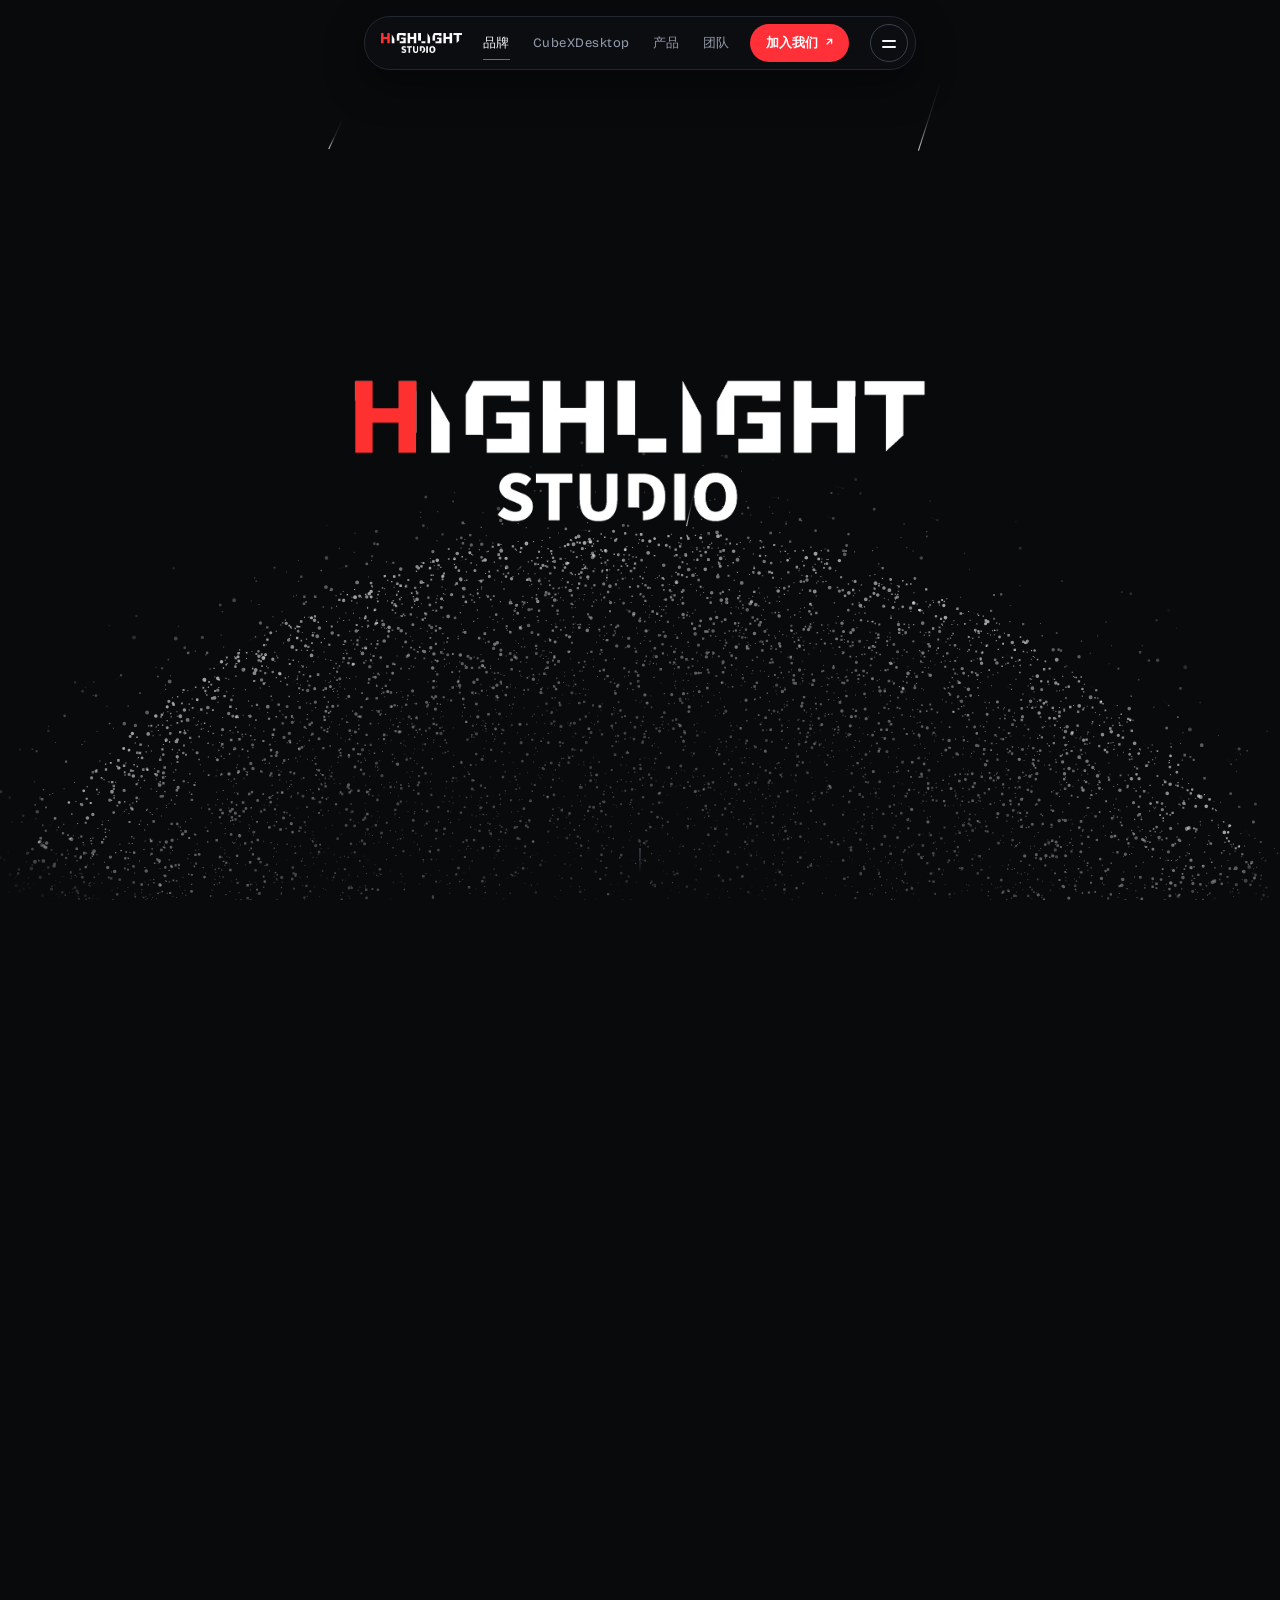
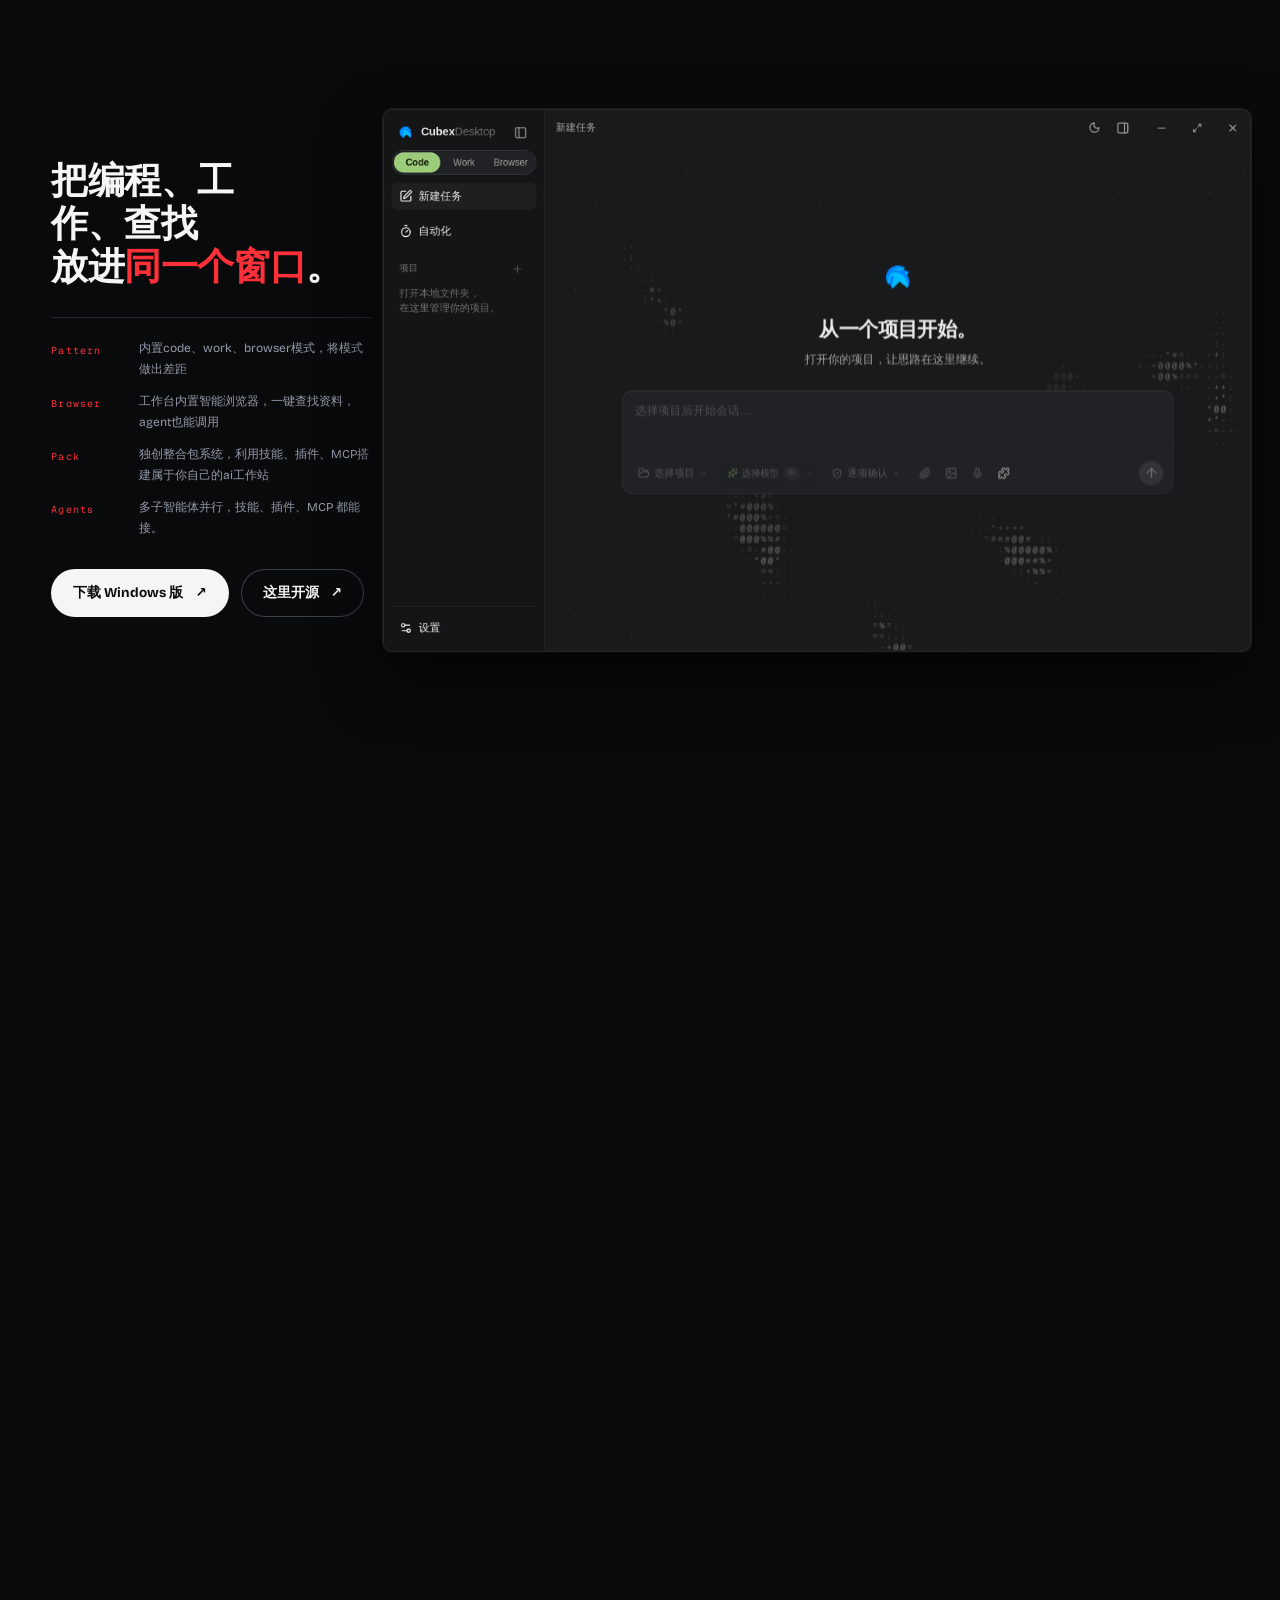
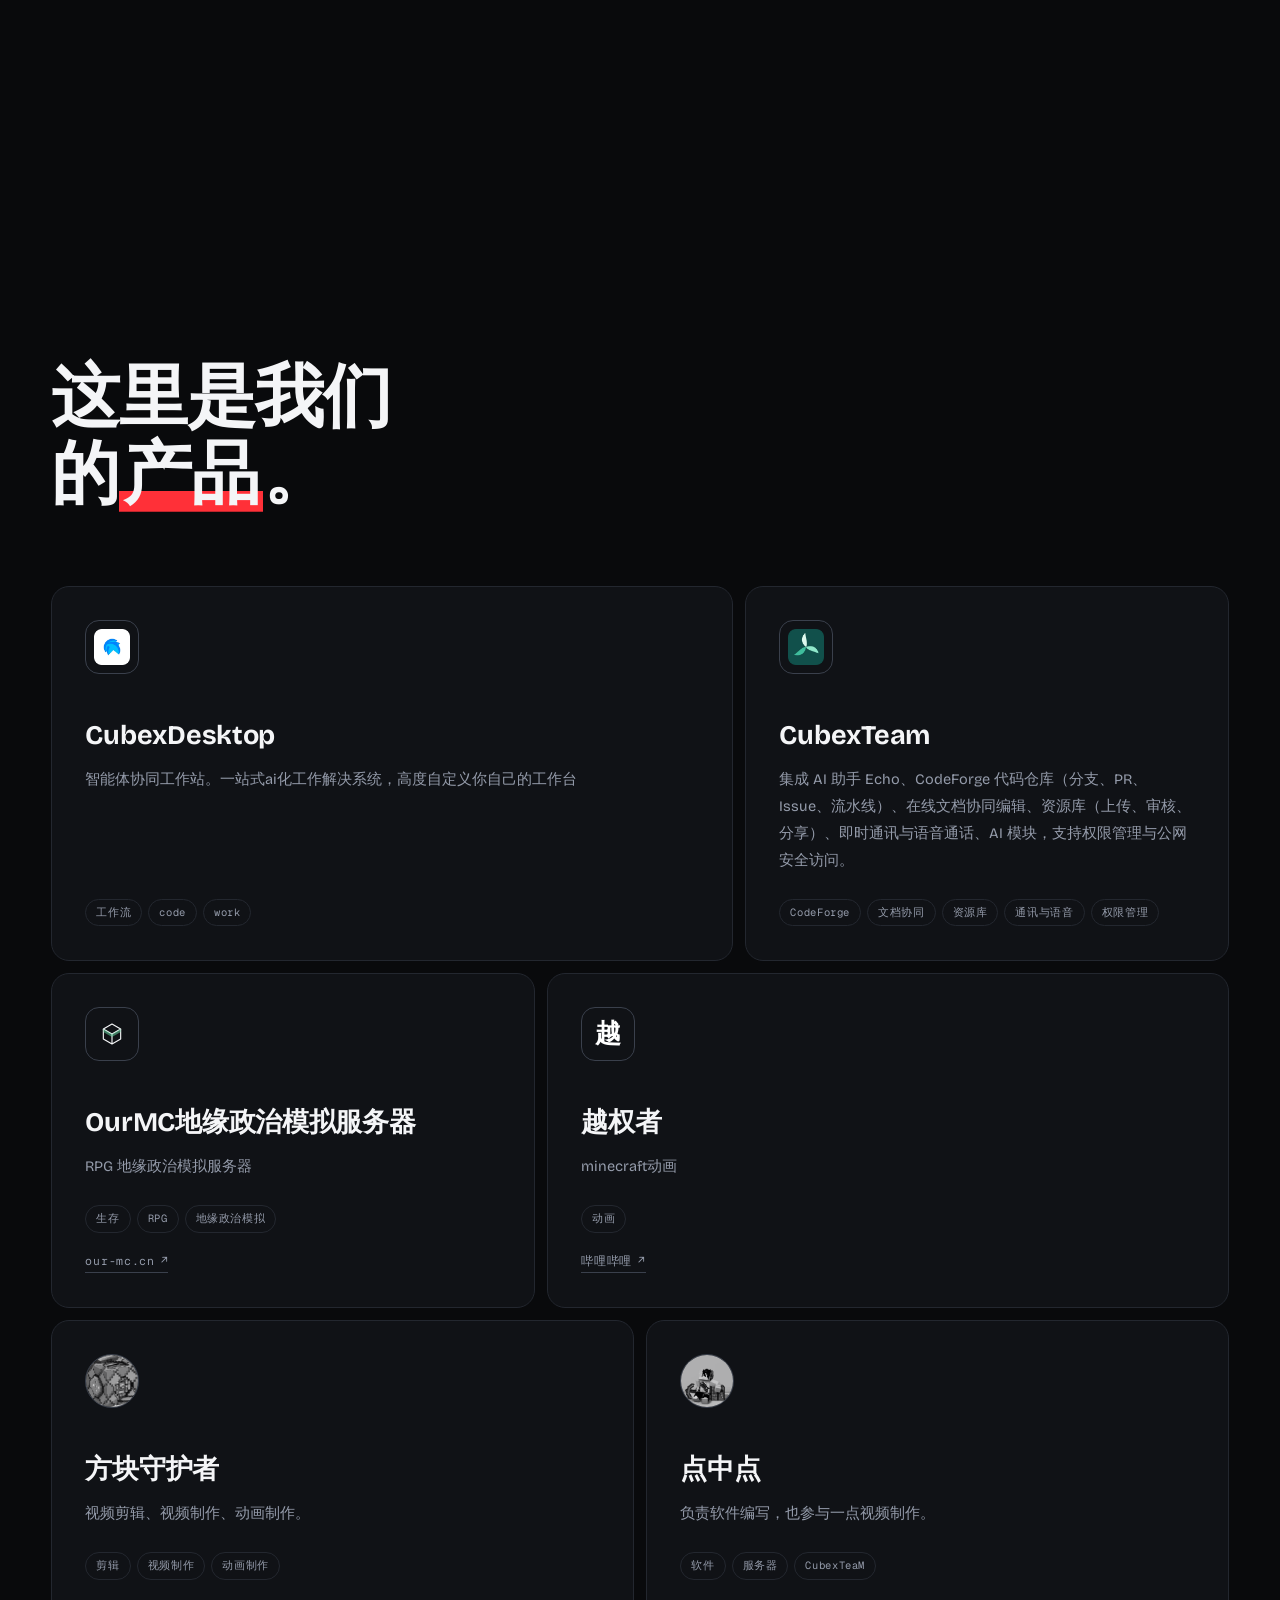
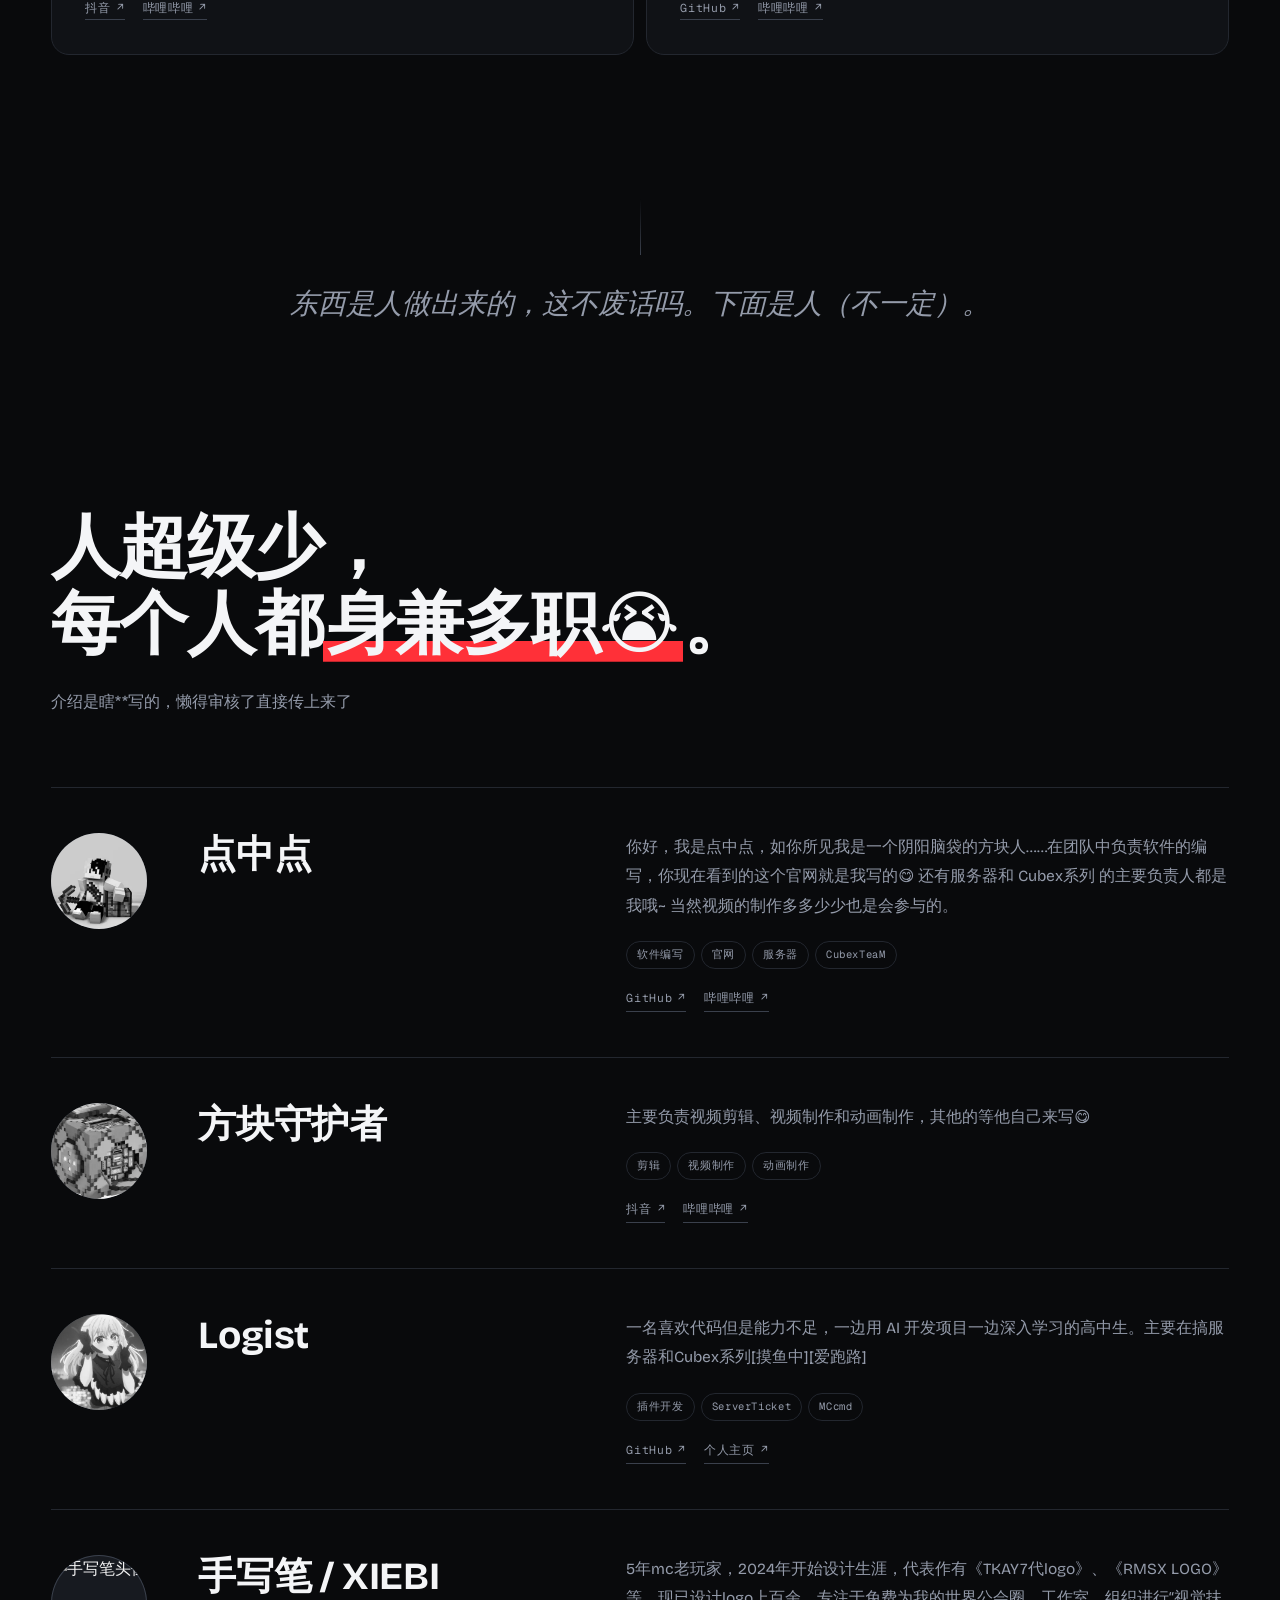
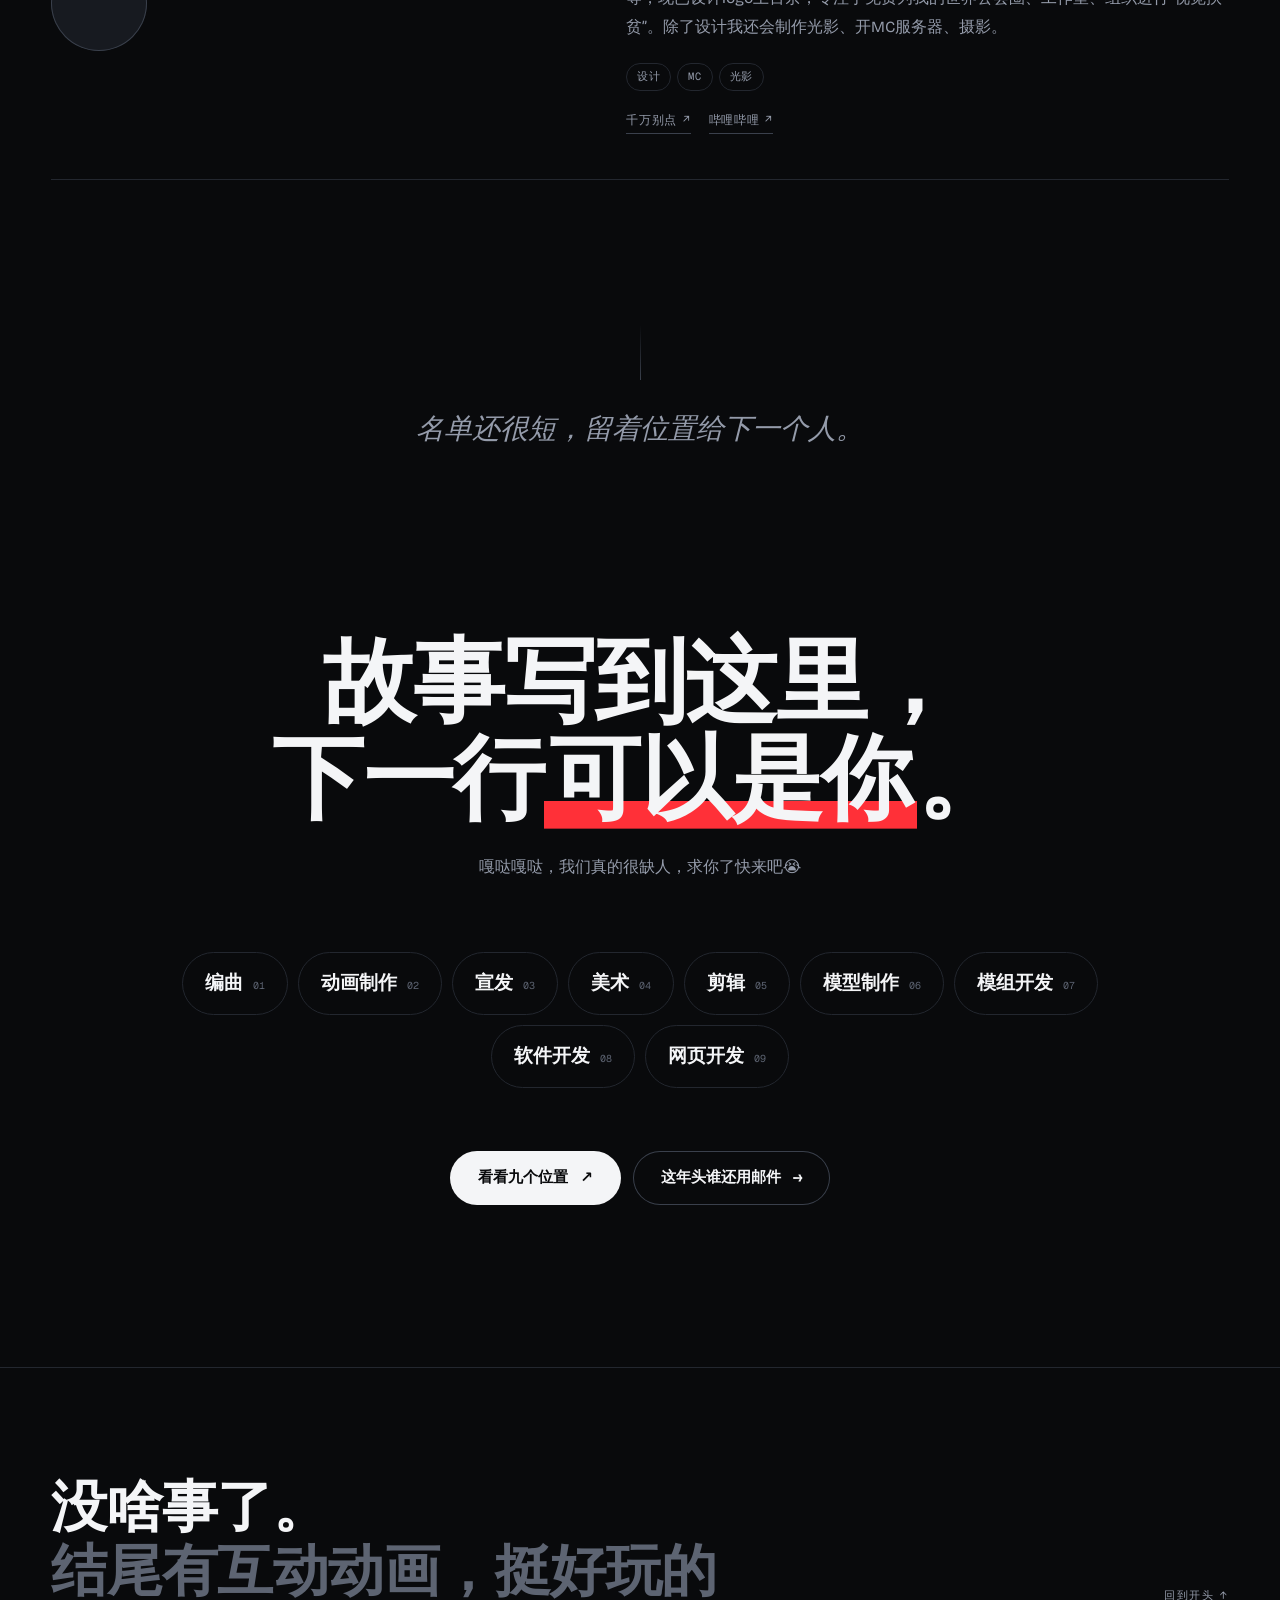
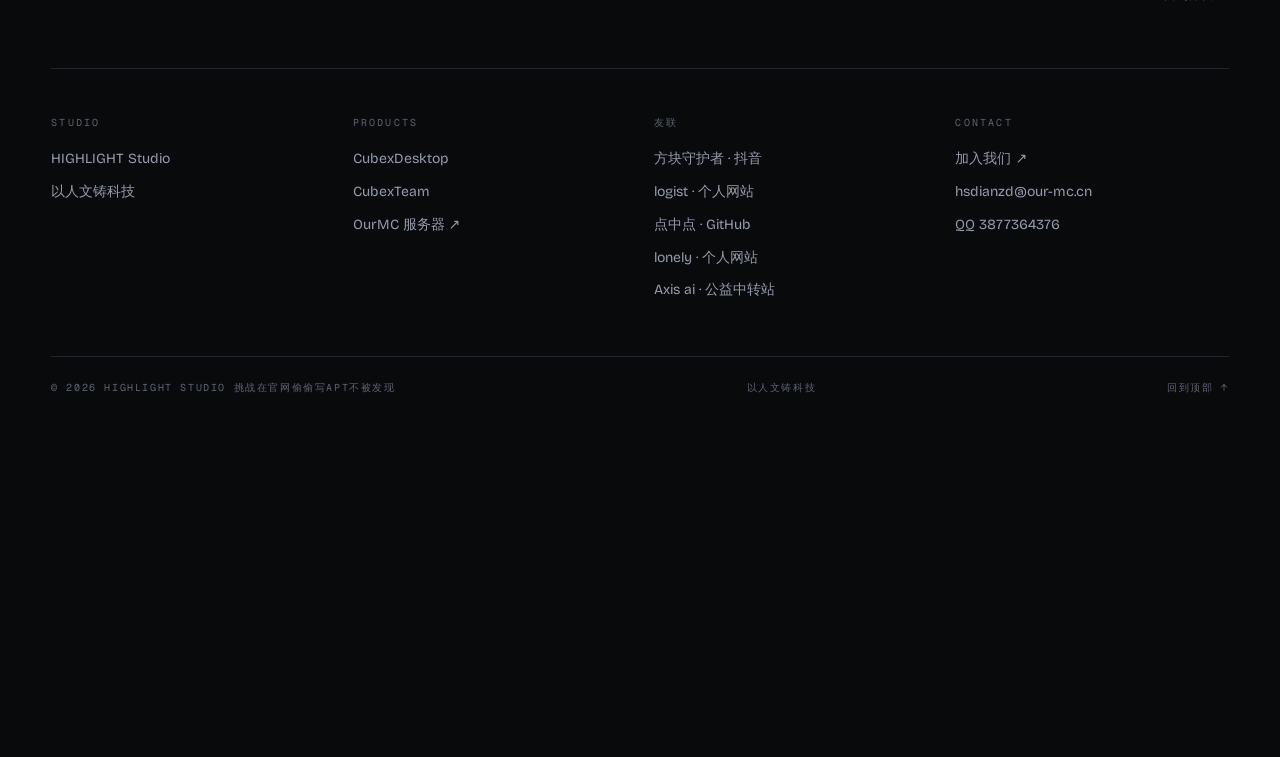
==== commit 2e0dee0f: "Update index.html" ====
--- a/index.html
+++ b/index.html
@@ -90,12 +90,12 @@
         <span class="hw-c red" aria-hidden="true">科</span>
         <span class="hw-c red" aria-hidden="true">技</span>
       </h1>
-      <p class="hero-sub" id="heroSub">HIGHLIGHT STUDIO · 动画 / 软件 / 服务器</p>
+      <p class="hero-sub" id="heroSub">   </p>
     </div>
     <div class="hero-mark" id="heroMark">
       <img src="./assets/logo-mark.webp" alt="HIGHLIGHT STUDIO" width="1400" height="379" decoding="async">
     </div>
-    <span class="hero-hint" aria-hidden="true">SCROLL<i></i></span>
+    <span class="hero-hint" aria-hidden="true">   <i></i></span>
   </div>
 </section>
 
@@ -104,9 +104,7 @@
   <div class="cx-pin">
     <div class="wrap cx-grid">
       <div class="cx-copy">
-        <p class="eyebrow"><b>01</b><span>CubeXDesktop</span></p>
         <h2 class="sec-title" id="cxTitle">把编程、工作、查找<br>放进<em>同一个窗口</em>。</h2>
-        <p class="sec-lead">新一代ai人机协同智能体工作站</p>
         <ul class="cx-facts">
           <li><b>Pattern</b><span>内置code、work、browser模式，将模式做出差距</span></li>
           <li><b>Browser</b><span>工作台内置智能浏览器，一键查找资料，agent也能调用</span></li>
@@ -134,9 +132,7 @@
 <section class="sec works-sec" id="products" data-chapter="02" data-name="产品" aria-labelledby="worksTitle">
   <div class="wrap">
     <header class="sec-head" data-rv>
-      <p class="eyebrow"><b>02</b><span>产品</span></p>
       <h2 class="sec-title" id="worksTitle">这里是我们<br>的<mark class="hl" data-hl>产品</mark>。</h2>
-      <p class="sec-lead">cubexdesktop已发布~快来看看吧</p>
     </header>
 
     <div class="works" id="works">
@@ -146,7 +142,6 @@
           <span class="card-icon" aria-hidden="true"><img src="./assets/logos/cubex-desktop.webp" alt="" width="36" height="36" loading="lazy" decoding="async"></span>
         </div>
         <h3>CubexDesktop</h3>
-        <p class="card-en">AGENT WORKSTATION · 智能体协同工作站</p>
         <p class="card-txt">智能体协同工作站。一站式ai化工作解决系统，高度自定义你自己的工作台</p>
         <ul class="chips"><li>工作流</li><li>code</li><li>work</li></ul>
       </article>
@@ -156,7 +151,6 @@
           <span class="card-icon" aria-hidden="true"><img src="./assets/logos/cubex-team.webp" alt="" width="36" height="36" loading="lazy" decoding="async"></span>
         </div>
         <h3>CubexTeam</h3>
-        <p class="card-en">TEAM WORKSPACE · 一站式团队协作工作台</p>
         <p class="card-txt">集成 AI 助手 Echo、CodeForge 代码仓库（分支、PR、Issue、流水线）、在线文档协同编辑、资源库（上传、审核、分享）、即时通讯与语音通话、AI 模块，支持权限管理与公网安全访问。</p>
         <ul class="chips"><li>CodeForge</li><li>文档协同</li><li>资源库</li><li>通讯与语音</li><li>权限管理</li></ul>
       </article>
@@ -166,7 +160,6 @@
           <span class="card-icon" aria-hidden="true"><svg viewBox="0 0 48 48"><g fill="none" stroke="currentColor" stroke-width="1.7" stroke-linejoin="round"><path d="M24 9 37 16.5 24 24 11 16.5Z"/><path d="M11 16.5V31.5L24 39V24M37 16.5V31.5L24 39"/></g><path d="M11 16.5 24 24 37 16.5V21L24 28.5 11 21Z" fill="#66d19e" opacity=".55"/></svg></span>
         </div>
         <h3>OurMC地缘政治模拟服务器</h3>
-        <p class="card-en">SURVIVAL · 插件服</p>
         <p class="card-txt">RPG 地缘政治模拟服务器</p>
         <ul class="chips"><li>生存</li><li>RPG</li><li>地缘政治模拟</li></ul>
         <p class="card-links"><a href="https://our-mc.cn" target="_blank" rel="noopener">our-mc.cn<span aria-hidden="true">↗</span></a></p>
@@ -177,7 +170,6 @@
           <span class="card-icon mark" aria-hidden="true" style="color:white">越</span>
         </div>
         <h3>越权者</h3>
-        <p class="card-en">哔哩哔哩</p>
         <p class="card-txt">minecraft动画</p>
         <ul class="chips"><li>动画</li></ul>
         <p class="card-links"><a href="https://b23.tv/MWC6TgT" target="_blank" rel="noopener">哔哩哔哩<span aria-hidden="true">↗</span></a></p>
@@ -188,7 +180,6 @@
           <span class="card-icon face" aria-hidden="true"><img src="./assets/avatars/fangkuai.webp" alt="" width="320" height="320" loading="lazy" decoding="async"></span>
         </div>
         <h3>方块守护者</h3>
-        <p class="card-en">抖音 · 哔哩哔哩</p>
         <p class="card-txt">视频剪辑、视频制作、动画制作。</p>
         <ul class="chips"><li>剪辑</li><li>视频制作</li><li>动画制作</li></ul>
         <p class="card-links">
@@ -202,7 +193,6 @@
           <span class="card-icon face" aria-hidden="true"><img src="./assets/avatars/dianzd.webp" alt="" width="320" height="320" loading="lazy" decoding="async"></span>
         </div>
         <h3>点中点</h3>
-        <p class="card-en">GitHub · 哔哩哔哩</p>
         <p class="card-txt">负责软件编写，也参与一点视频制作。</p>
         <ul class="chips"><li>软件</li><li>服务器</li><li>CubexTeaM</li></ul>
         <p class="card-links">
@@ -221,8 +211,7 @@
 <section class="sec team" id="team" data-chapter="03" data-name="团队" aria-labelledby="teamTitle">
   <div class="wrap">
     <header class="sec-head" data-rv>
-      <p class="eyebrow"><b>03</b><span>人</span></p>
-      <h2 class="sec-title" id="teamTitle">人超级少，<br>每个人都<mark class="hl" data-hl>忙的要死</mark>。</h2>
+      <h2 class="sec-title" id="teamTitle">人超级少，<br>每个人都<mark class="hl" data-hl>身兼多职😭</mark>。</h2>
       <p class="sec-lead">介绍是瞎**写的，懒得审核了直接传上来了</p>
     </header>
 
@@ -231,7 +220,6 @@
         <div class="person-face"><img src="./assets/avatars/dianzd.webp" alt="点中点的头像" width="320" height="320" loading="lazy" decoding="async"></div>
         <h3 class="person-name">点中点</h3>
         <div class="person-body">
-          <p class="card-en">软件 / 服务器 / CubexTeaM</p>
           <p>你好，我是点中点，如你所见我是一个阴阳脑袋的方块人……在团队中负责软件的编写，你现在看到的这个官网就是我写的😋 还有服务器和 Cubex系列 的主要负责人都是我哦~ 当然视频的制作多多少少也是会参与的。</p>
           <ul class="chips"><li>软件编写</li><li>官网</li><li>服务器</li><li>CubexTeaM</li></ul>
           <p class="card-links">
@@ -244,7 +232,6 @@
         <div class="person-face"><img src="./assets/avatars/fangkuai.webp" alt="方块守护者的头像" width="320" height="320" loading="lazy" decoding="async"></div>
         <h3 class="person-name">方块守护者</h3>
         <div class="person-body">
-          <p class="card-en">剪辑 / 视频制作 / 动画制作</p>
           <p>主要负责视频剪辑、视频制作和动画制作，其他的等他自己来写😋</p>
           <ul class="chips"><li>剪辑</li><li>视频制作</li><li>动画制作</li></ul>
           <p class="card-links">
@@ -257,7 +244,6 @@
         <div class="person-face"><img src="./assets/avatars/logist.webp" alt="Logist 的头像" width="320" height="320" loading="lazy" decoding="async"></div>
         <h3 class="person-name">Logist</h3>
         <div class="person-body">
-          <p class="card-en">插件开发 / 开源工具</p>
           <p>一名喜欢代码但是能力不足，一边用 AI 开发项目一边深入学习的高中生。主要在搞服务器和Cubex系列[摸鱼中][爱跑路]</p>
           <ul class="chips"><li>插件开发</li><li>ServerTicket</li><li>MCcmd</li></ul>
           <p class="card-links">
@@ -270,9 +256,8 @@
         <div class="person-face"><img src="https://picui.ogmua.cn/s1/2026/11/07/6aeee4095aa9b.webp" alt="手写笔头像" width="320" height="320" loading="lazy" decoding="async"></div>
         <h3 class="person-name">手写笔 / XIEBI</h3>
         <div class="person-body">
-          <p class="card-en">设计 / 光影 / 服务器</p>
           <p>5年mc老玩家，2024年开始设计生涯，代表作有《TKAY7代logo》、《RMSX LOGO》等，现已设计logo上百余，专注于免费为我的世界公会圈、工作室、组织进行“视觉扶贫”。除了设计我还会制作光影、开MC服务器、摄影。</p>
-          <ul class="chips"><li>设计</li><li>MC</li><li>logo</li></ul>
+          <ul class="chips"><li>设计</li><li>MC</li><li>光影</li></ul>
           <p class="card-links">
             <a href="https://www.bilibili.com/video/BV1f3uUzrEZM/?vd_source=f770634de09aa42fc3fcc4eb64dd3679" target="_blank" rel="noopener">千万别点<span aria-hidden="true">↗</span></a>
             <a href="https://b23.tv/Yfq5vi1" target="_blank" rel="noopener">哔哩哔哩<span aria-hidden="true">↗</span></a>
@@ -289,7 +274,6 @@
 <section class="sec join" id="join" data-chapter="04" data-name="加入我们" aria-labelledby="joinTitle">
   <div class="wrap">
     <header class="sec-head center" data-rv>
-      <p class="eyebrow"><b>04</b><span>下一位</span></p>
       <h2 class="sec-title xl" id="joinTitle">故事写到这里，<br>下一行<mark class="hl" data-hl>可以是你</mark>。</h2>
       <p class="sec-lead">嘎哒嘎哒，我们真的很缺人，求你了快来吧😭</p>
     </header>
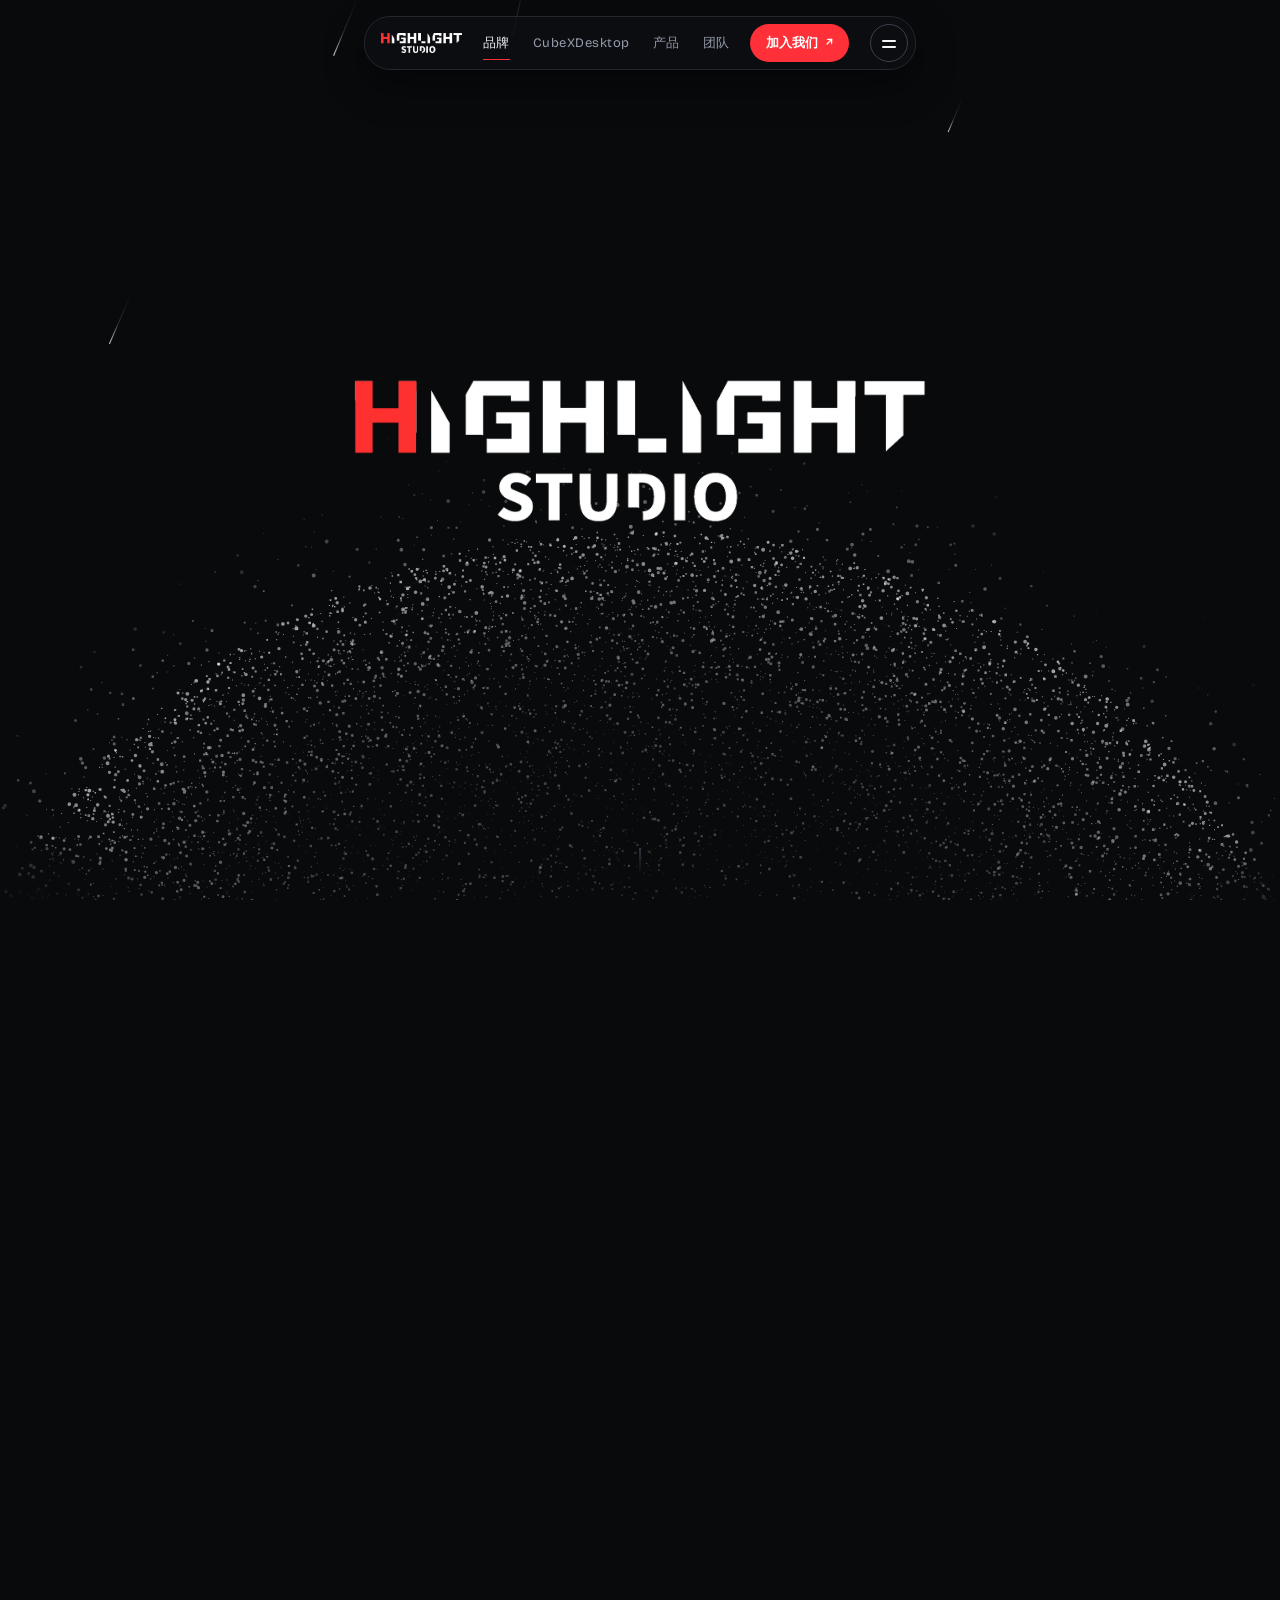
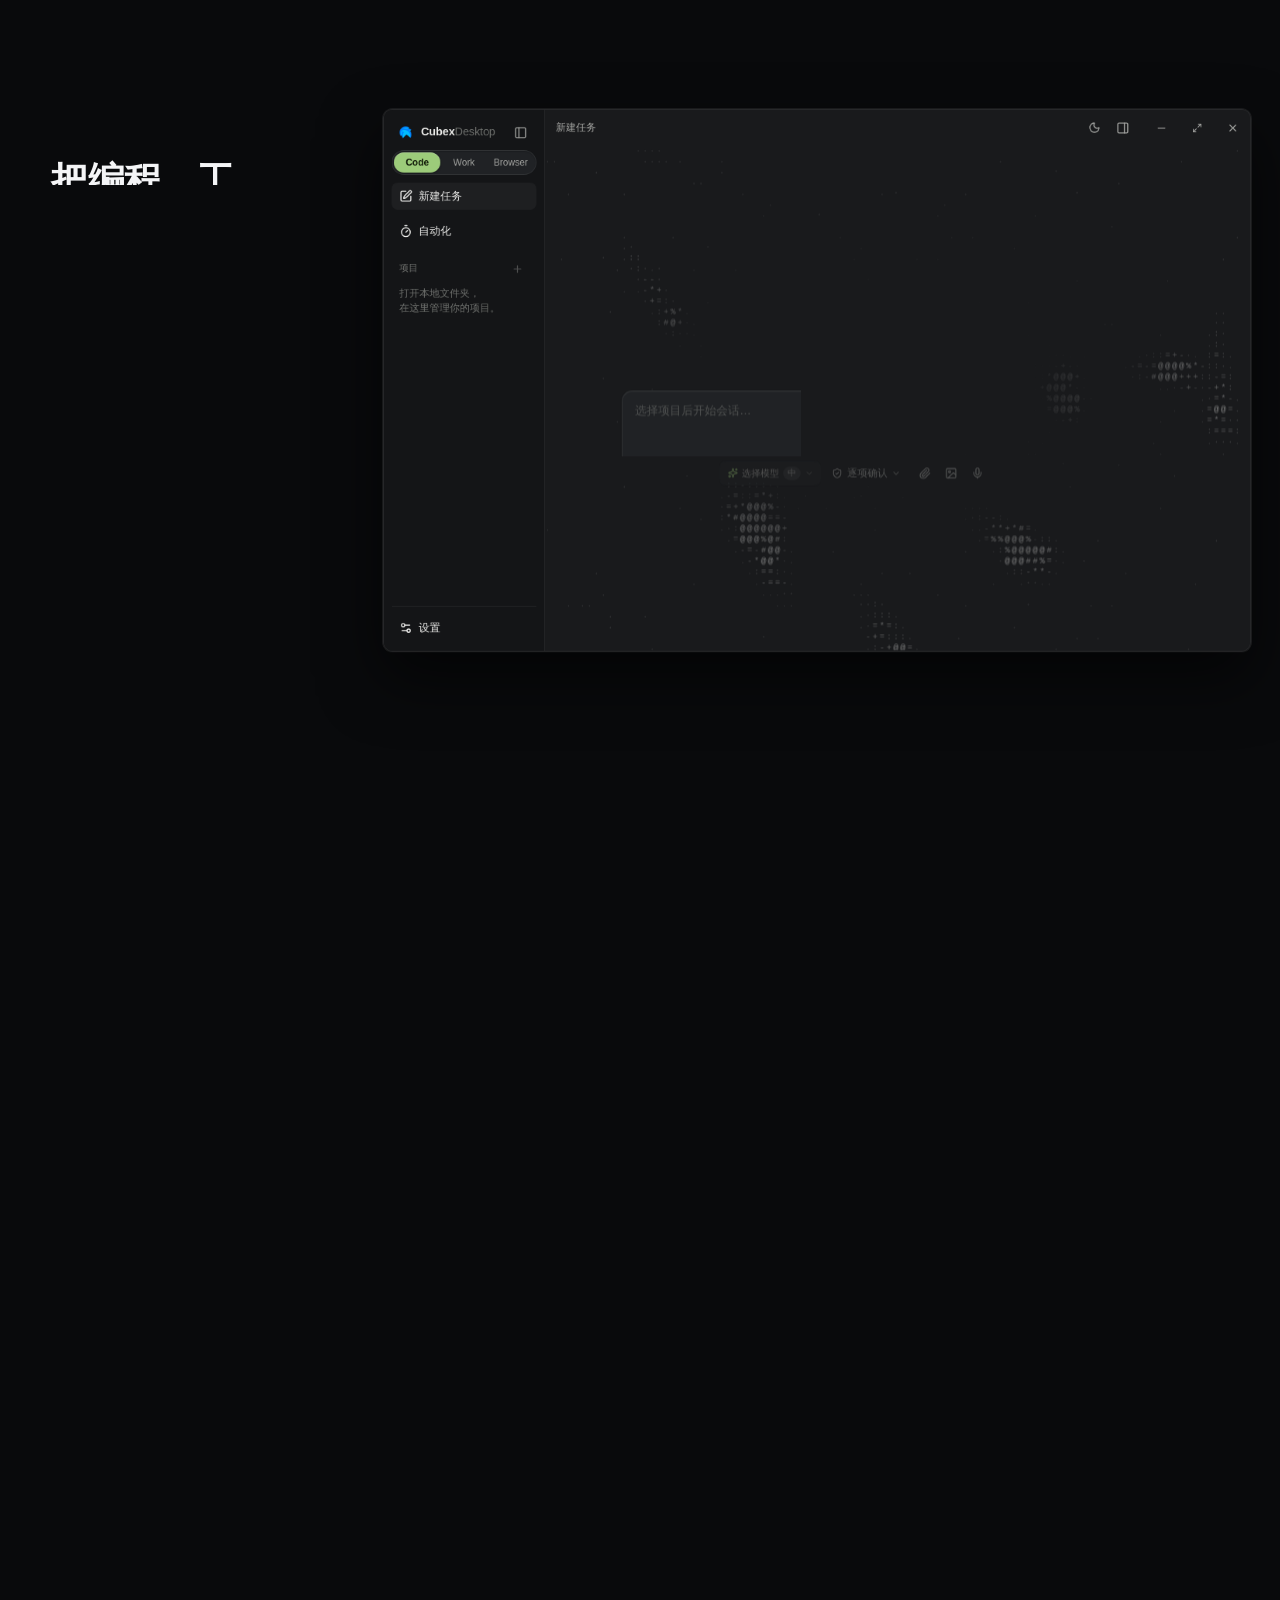
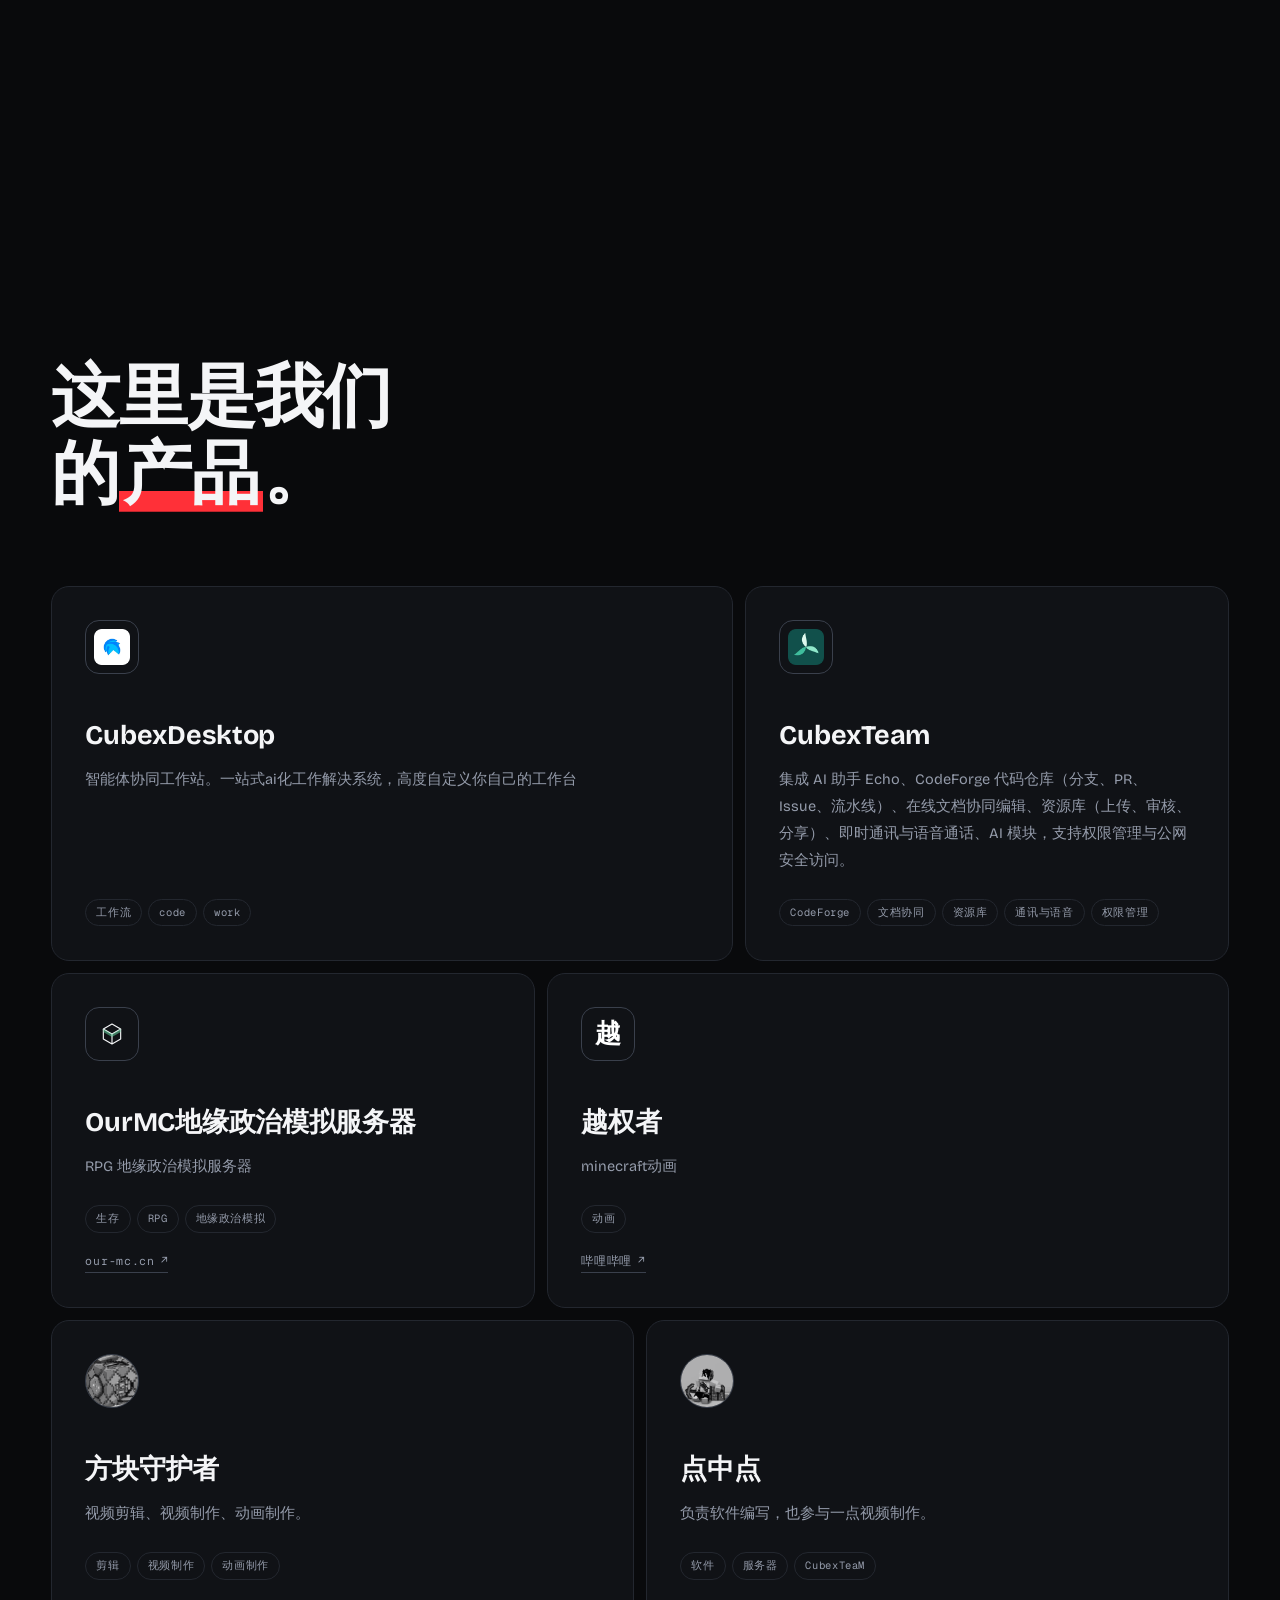
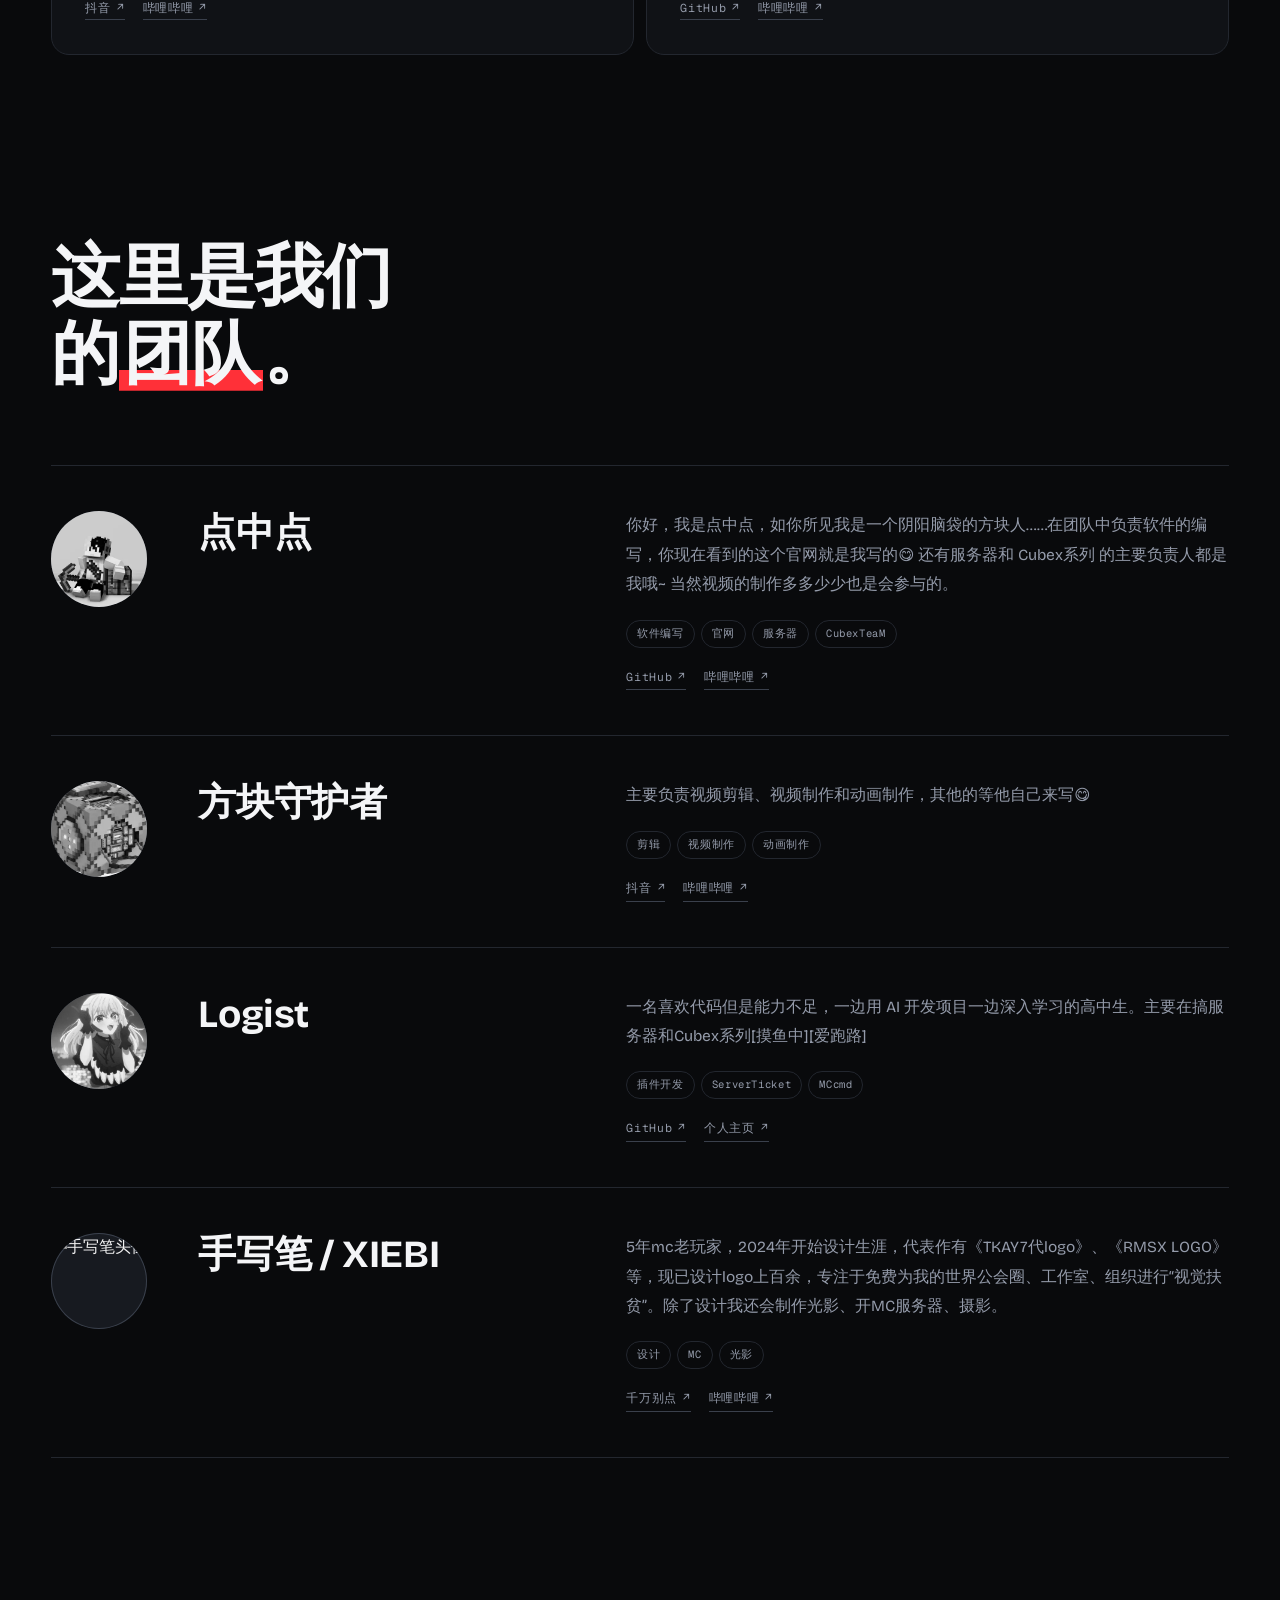
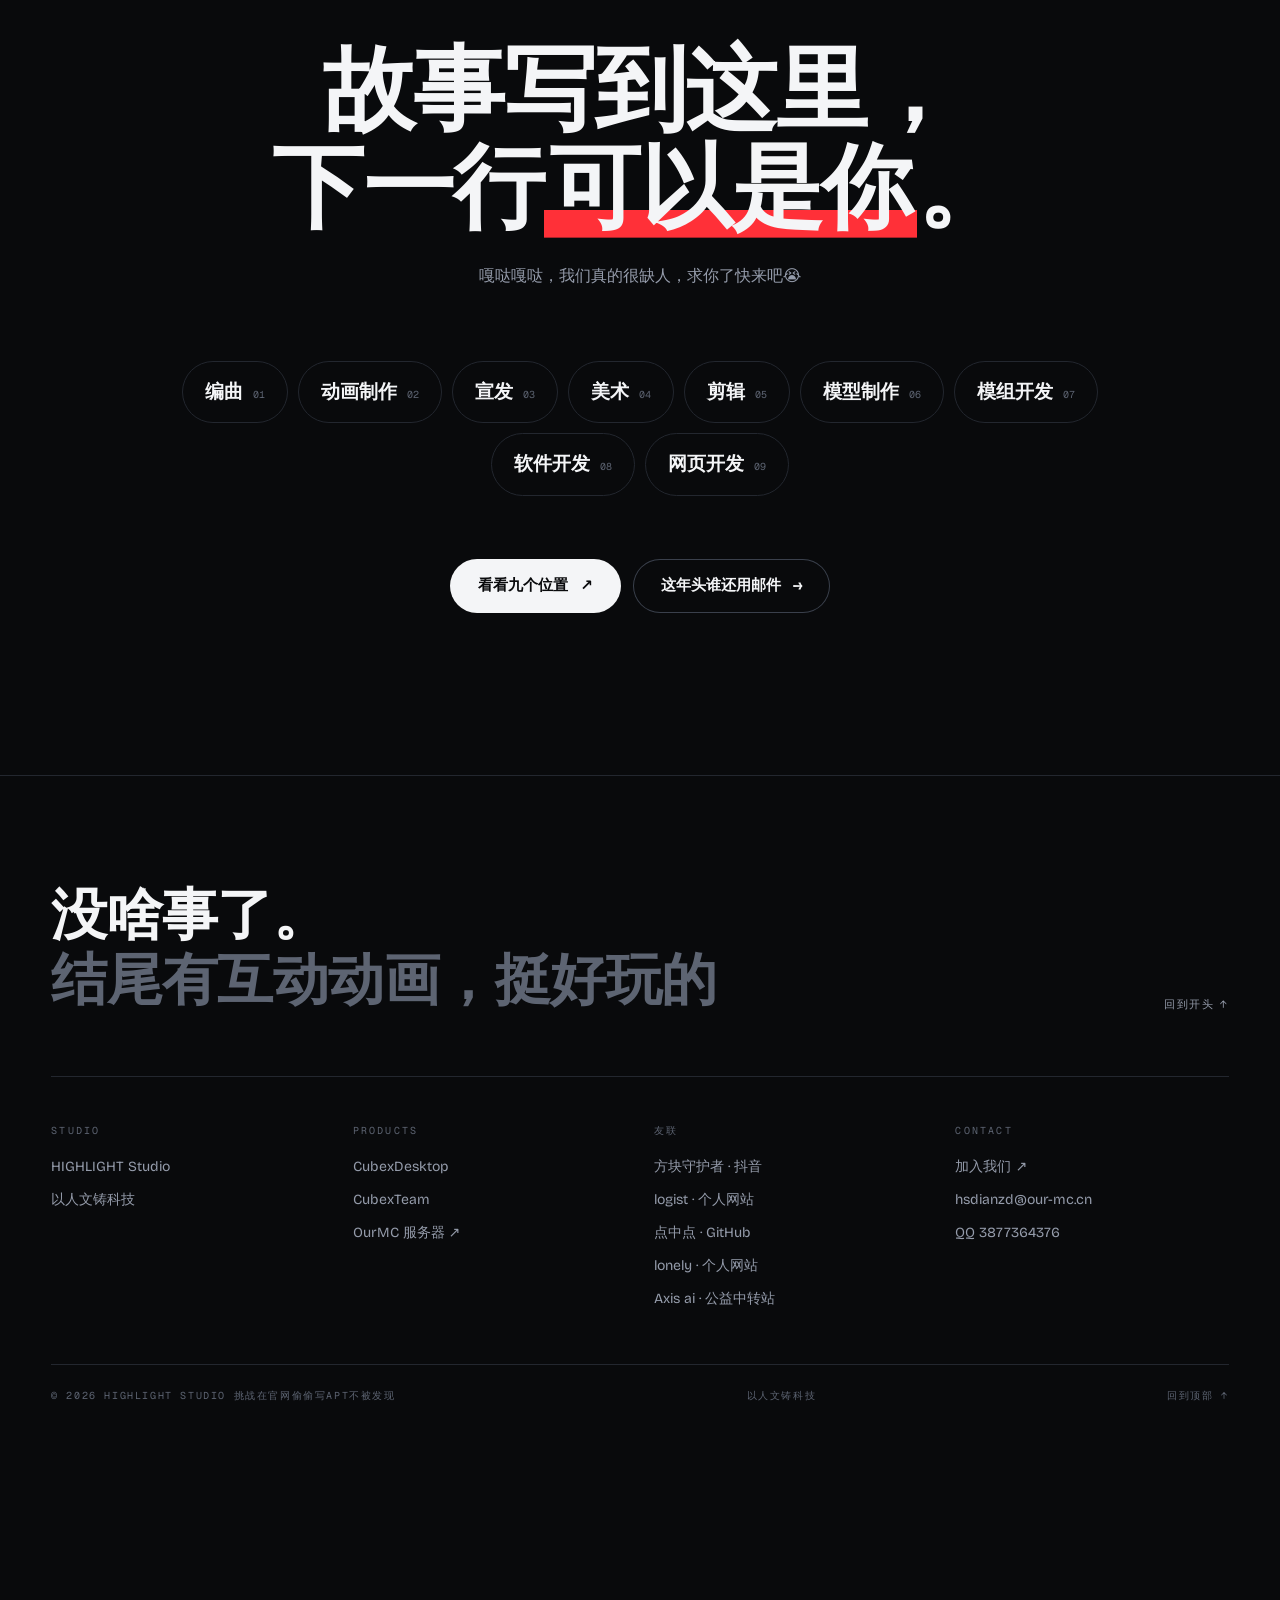
==== commit 313705c4: "Update index.html" ====
--- a/index.html
+++ b/index.html
@@ -203,7 +203,6 @@
 
     </div>
 
-    <p class="bridge" data-rv>东西是人做出来的，这不废话吗。下面是人（不一定）。</p>
   </div>
 </section>
 
@@ -211,8 +210,7 @@
 <section class="sec team" id="team" data-chapter="03" data-name="团队" aria-labelledby="teamTitle">
   <div class="wrap">
     <header class="sec-head" data-rv>
-      <h2 class="sec-title" id="teamTitle">人超级少，<br>每个人都<mark class="hl" data-hl>身兼多职😭</mark>。</h2>
-      <p class="sec-lead">介绍是瞎**写的，懒得审核了直接传上来了</p>
+      <h2 class="sec-title" id="teamTitle">这里是我们<br>的<mark class="hl" data-hl>团队</mark>。</h2>
     </header>
 
     <ol class="people">
@@ -266,7 +264,6 @@
       </li>
     </ol>
 
-    <p class="bridge" data-rv>名单还很短，留着位置给下一个人。</p>
   </div>
 </section>
 
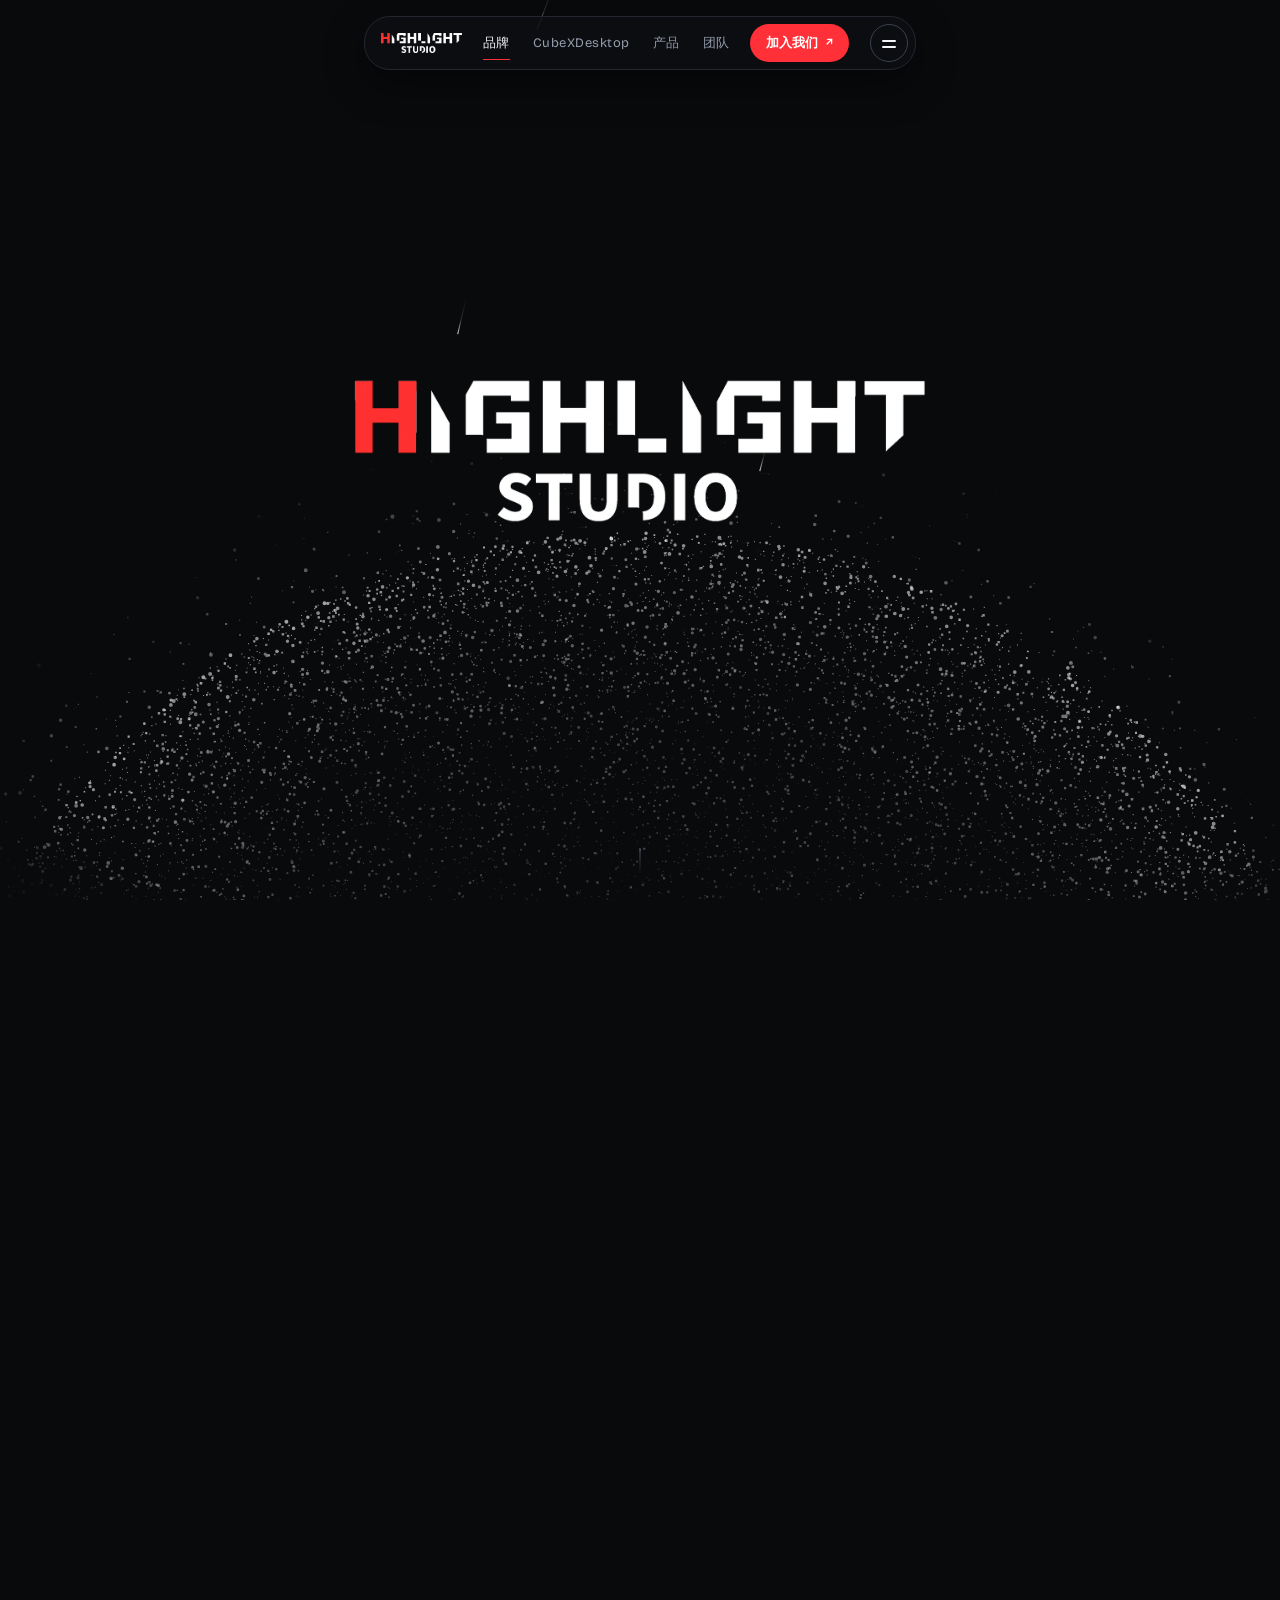
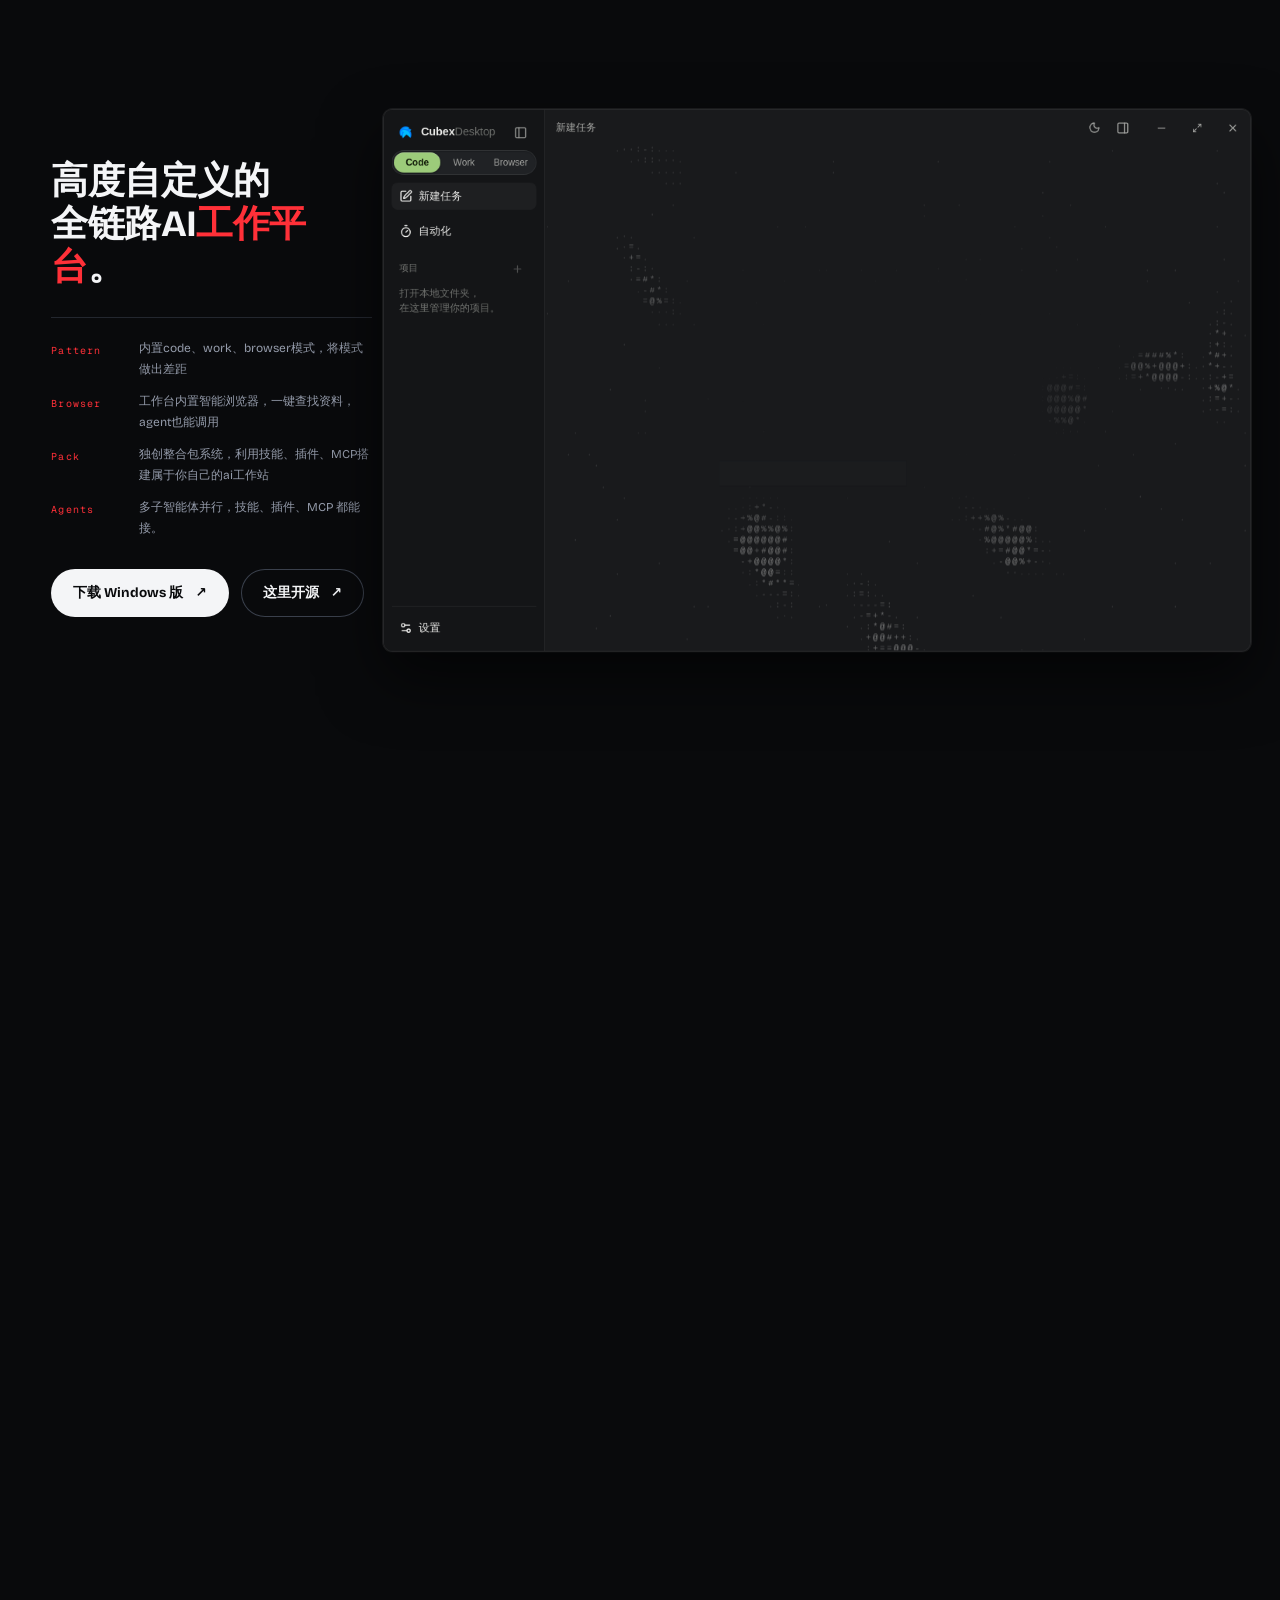
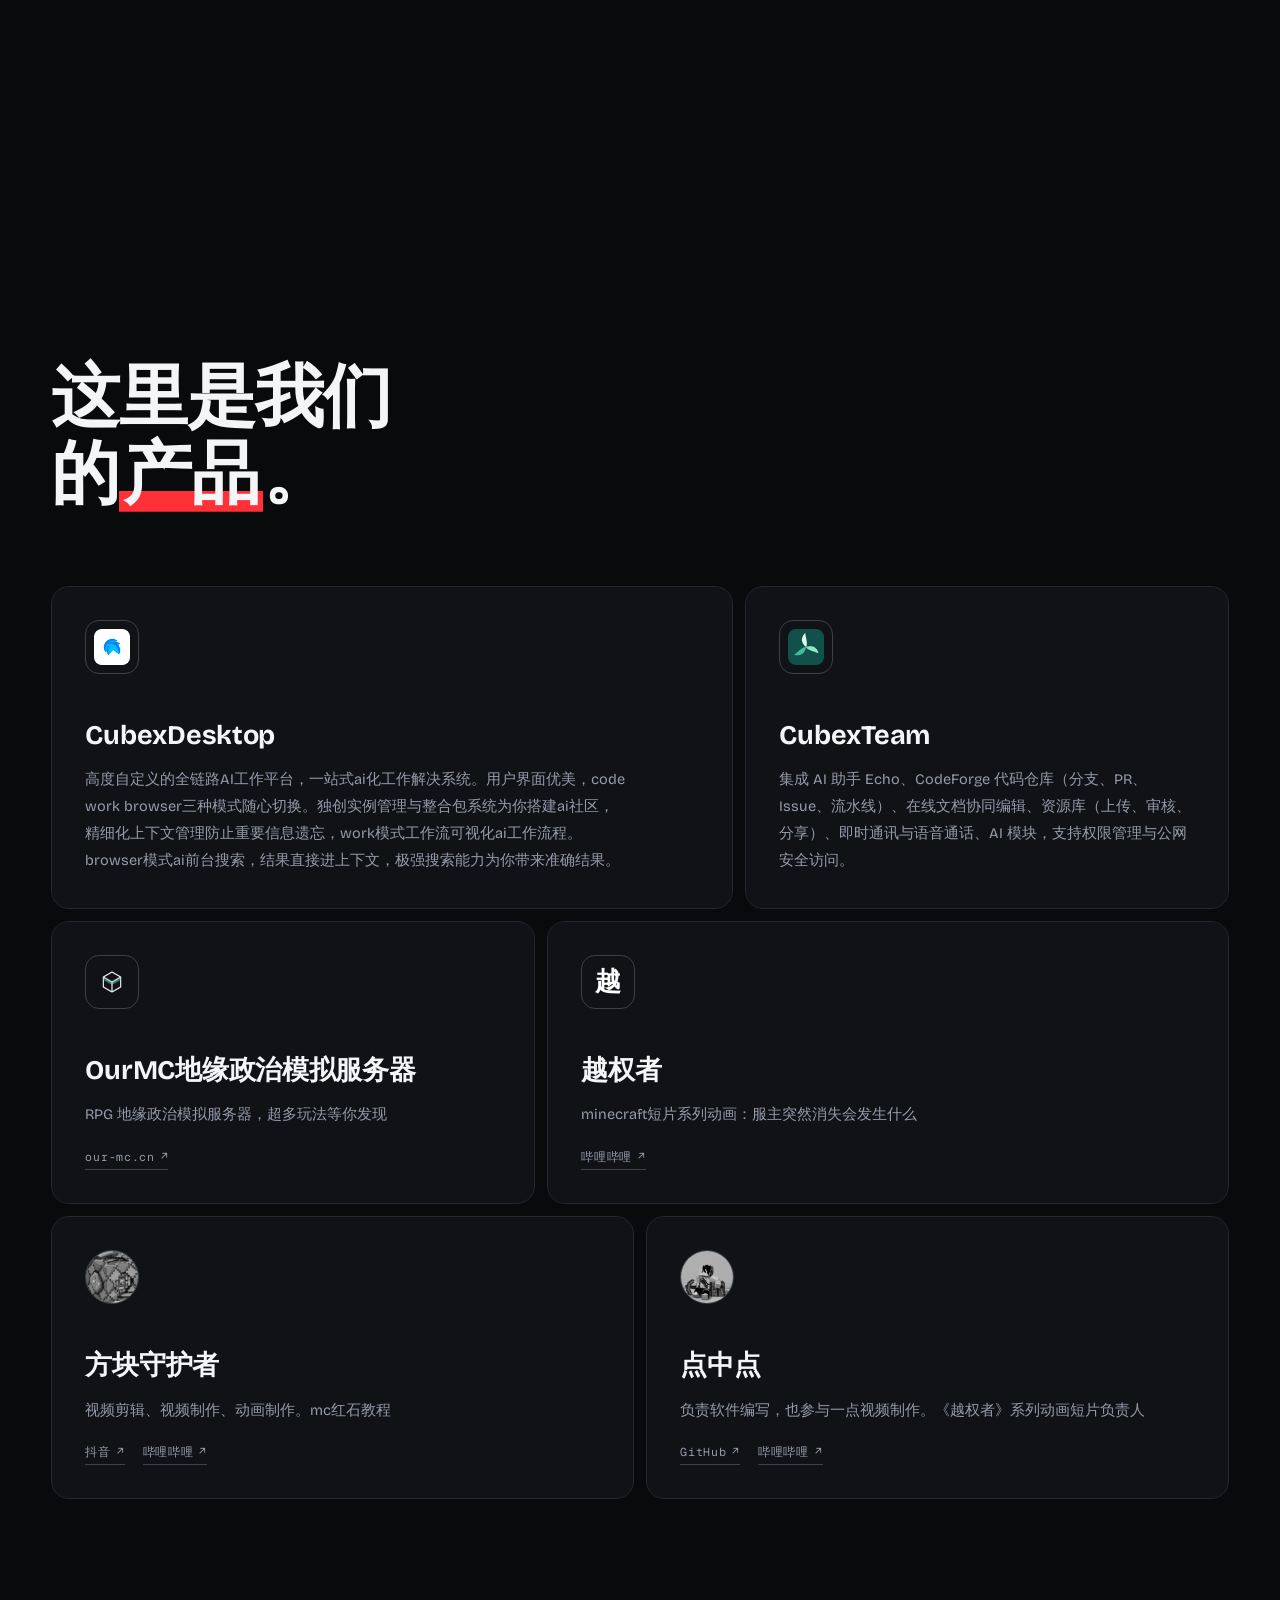
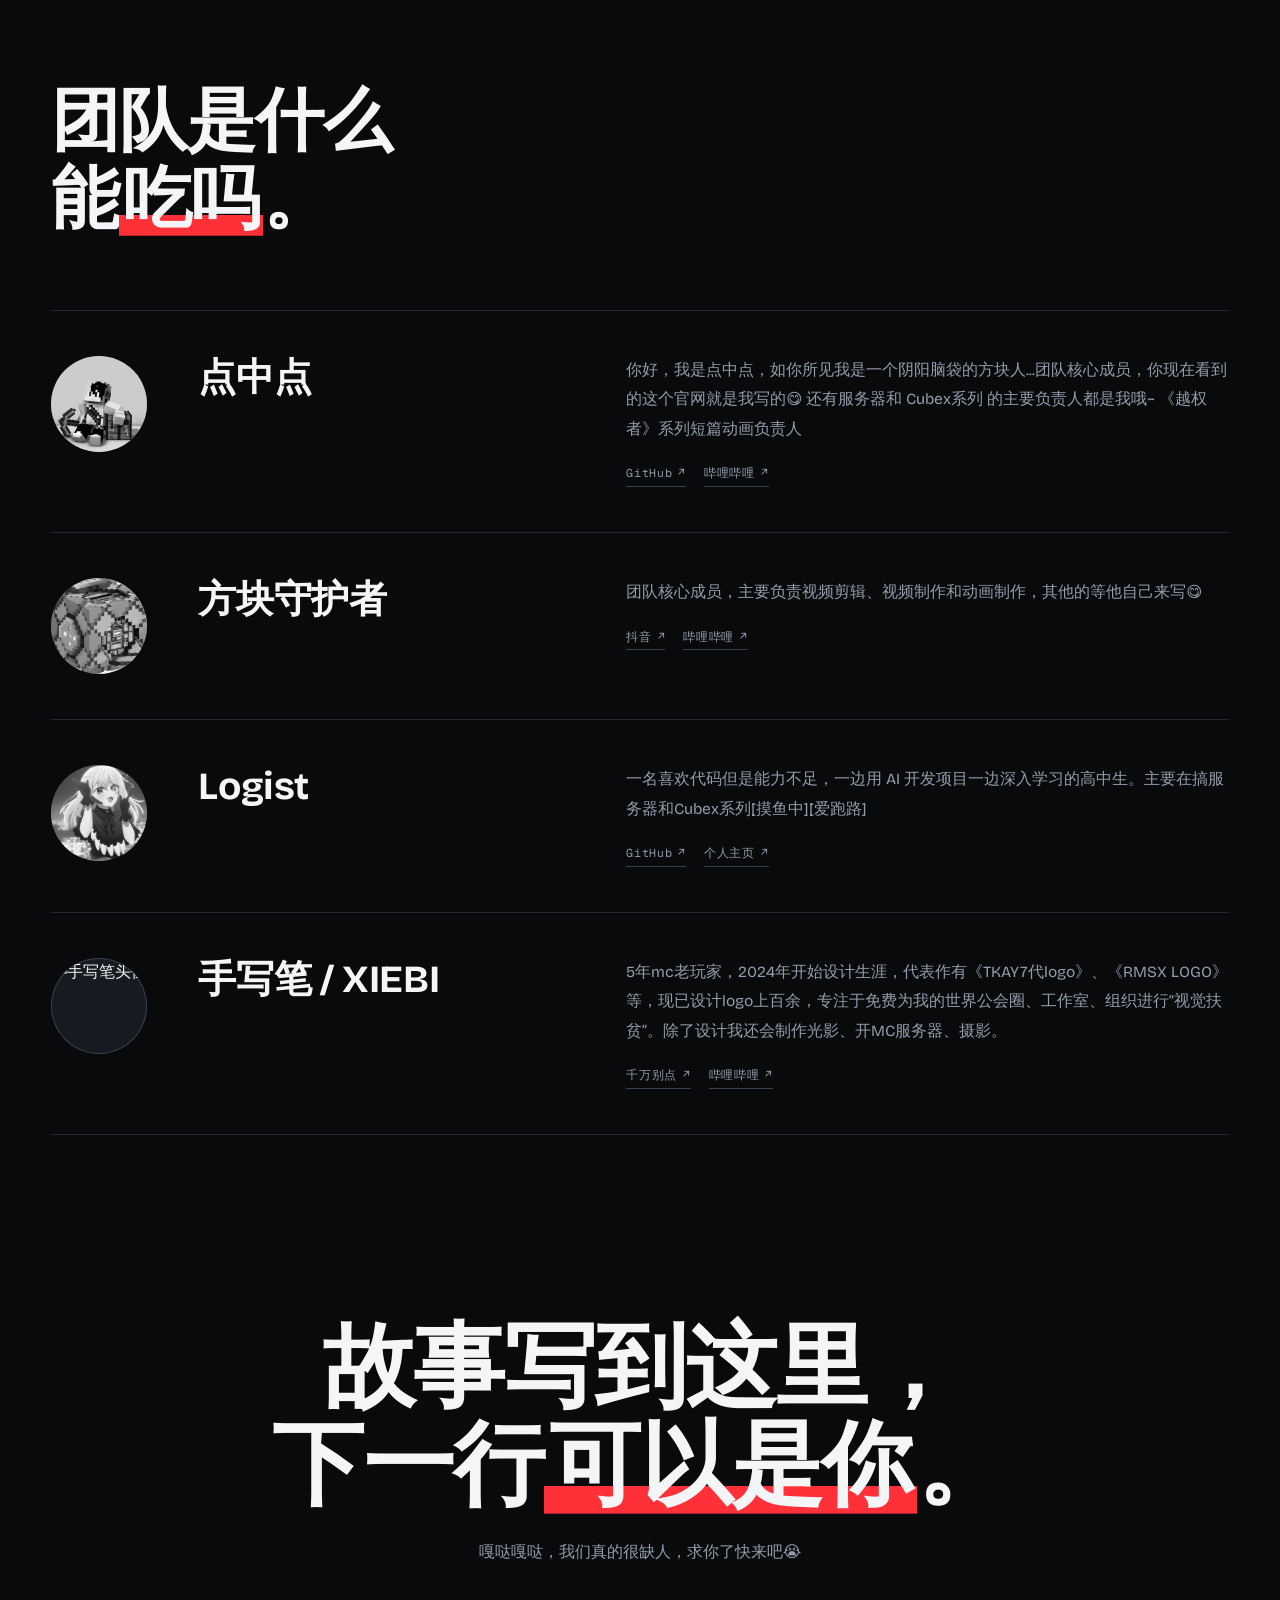
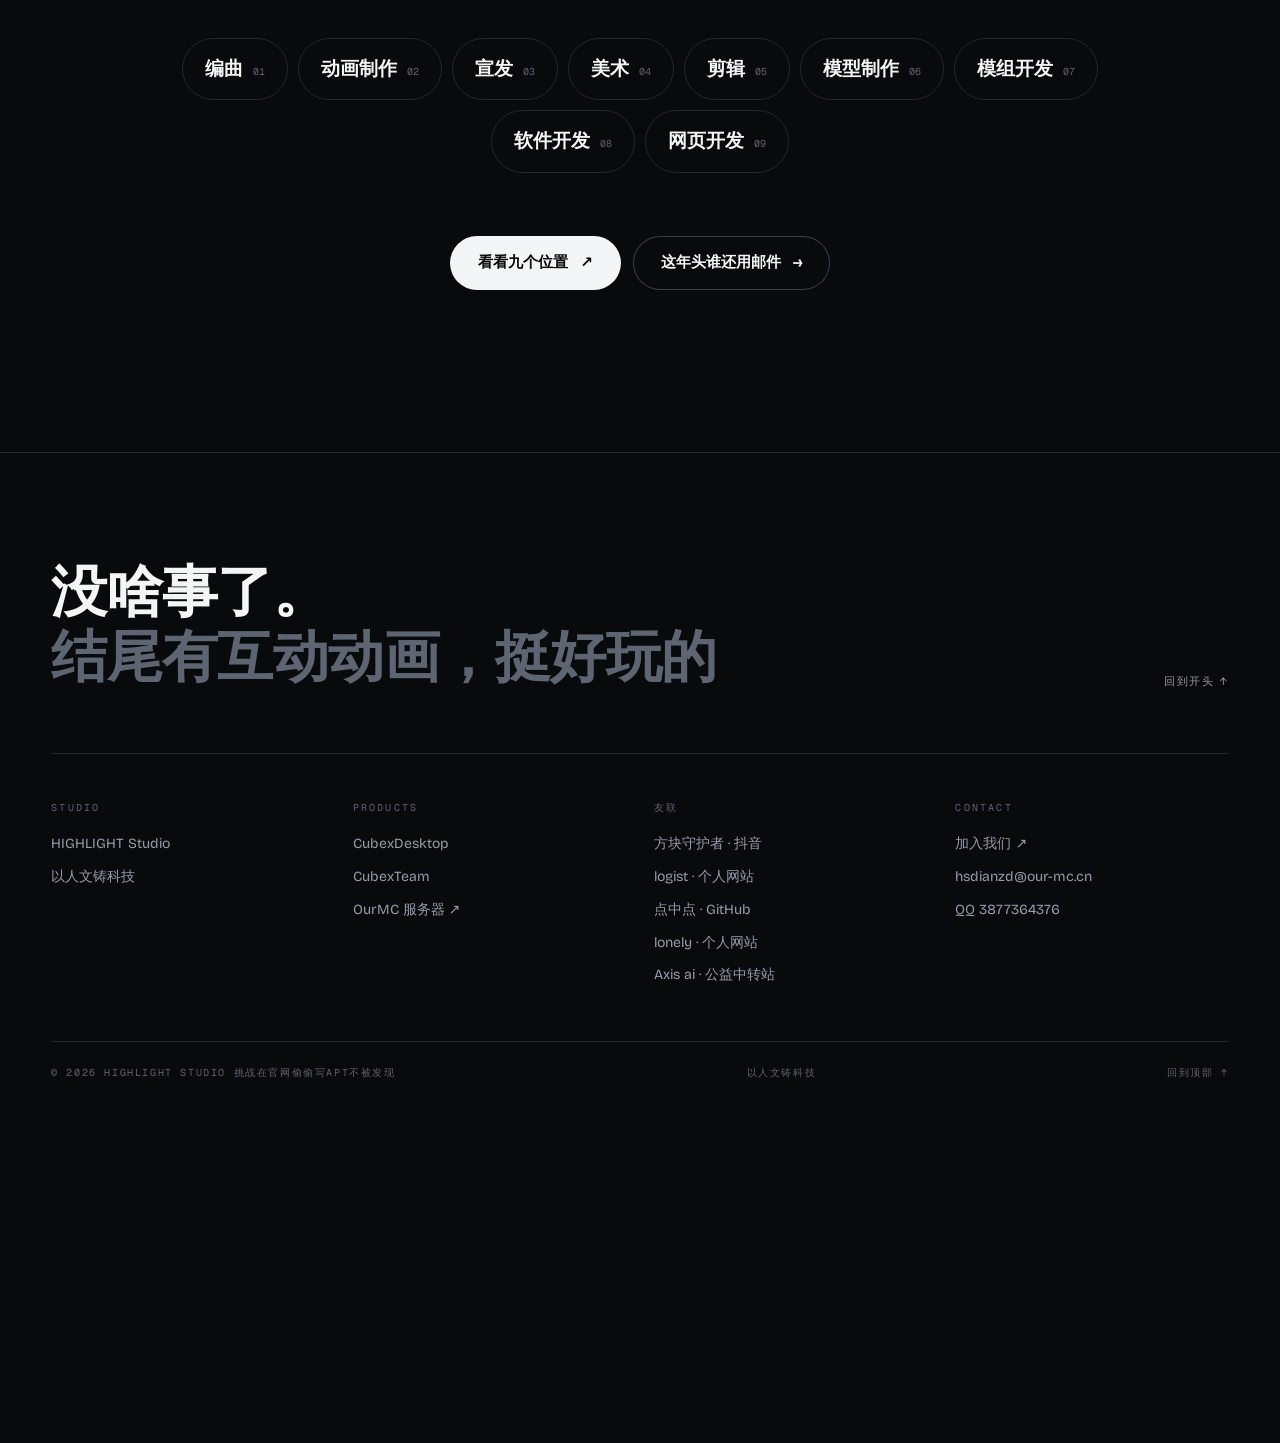
==== commit f9a287ec: "Update index.html" ====
--- a/index.html
+++ b/index.html
@@ -104,7 +104,7 @@
   <div class="cx-pin">
     <div class="wrap cx-grid">
       <div class="cx-copy">
-        <h2 class="sec-title" id="cxTitle">把编程、工作、查找<br>放进<em>同一个窗口</em>。</h2>
+        <h2 class="sec-title" id="cxTitle">高度自定义的<br>全链路AI<em>工作平台</em>。</h2>
         <ul class="cx-facts">
           <li><b>Pattern</b><span>内置code、work、browser模式，将模式做出差距</span></li>
           <li><b>Browser</b><span>工作台内置智能浏览器，一键查找资料，agent也能调用</span></li>
@@ -142,8 +142,7 @@
           <span class="card-icon" aria-hidden="true"><img src="./assets/logos/cubex-desktop.webp" alt="" width="36" height="36" loading="lazy" decoding="async"></span>
         </div>
         <h3>CubexDesktop</h3>
-        <p class="card-txt">智能体协同工作站。一站式ai化工作解决系统，高度自定义你自己的工作台</p>
-        <ul class="chips"><li>工作流</li><li>code</li><li>work</li></ul>
+        <p class="card-txt">高度自定义的全链路AI工作平台，一站式ai化工作解决系统。用户界面优美，code work browser三种模式随心切换。独创实例管理与整合包系统为你搭建ai社区，精细化上下文管理防止重要信息遗忘，work模式工作流可视化ai工作流程。browser模式ai前台搜索，结果直接进上下文，极强搜索能力为你带来准确结果。</p>
       </article>
 
       <article class="card s5" data-rv>
@@ -152,7 +151,6 @@
         </div>
         <h3>CubexTeam</h3>
         <p class="card-txt">集成 AI 助手 Echo、CodeForge 代码仓库（分支、PR、Issue、流水线）、在线文档协同编辑、资源库（上传、审核、分享）、即时通讯与语音通话、AI 模块，支持权限管理与公网安全访问。</p>
-        <ul class="chips"><li>CodeForge</li><li>文档协同</li><li>资源库</li><li>通讯与语音</li><li>权限管理</li></ul>
       </article>
 
       <article class="card s5" data-rv>
@@ -160,8 +158,7 @@
           <span class="card-icon" aria-hidden="true"><svg viewBox="0 0 48 48"><g fill="none" stroke="currentColor" stroke-width="1.7" stroke-linejoin="round"><path d="M24 9 37 16.5 24 24 11 16.5Z"/><path d="M11 16.5V31.5L24 39V24M37 16.5V31.5L24 39"/></g><path d="M11 16.5 24 24 37 16.5V21L24 28.5 11 21Z" fill="#66d19e" opacity=".55"/></svg></span>
         </div>
         <h3>OurMC地缘政治模拟服务器</h3>
-        <p class="card-txt">RPG 地缘政治模拟服务器</p>
-        <ul class="chips"><li>生存</li><li>RPG</li><li>地缘政治模拟</li></ul>
+        <p class="card-txt">RPG 地缘政治模拟服务器，超多玩法等你发现</p>
         <p class="card-links"><a href="https://our-mc.cn" target="_blank" rel="noopener">our-mc.cn<span aria-hidden="true">↗</span></a></p>
       </article>
 
@@ -170,8 +167,7 @@
           <span class="card-icon mark" aria-hidden="true" style="color:white">越</span>
         </div>
         <h3>越权者</h3>
-        <p class="card-txt">minecraft动画</p>
-        <ul class="chips"><li>动画</li></ul>
+        <p class="card-txt">minecraft短片系列动画：服主突然消失会发生什么</p>
         <p class="card-links"><a href="https://b23.tv/MWC6TgT" target="_blank" rel="noopener">哔哩哔哩<span aria-hidden="true">↗</span></a></p>
       </article>
 
@@ -180,8 +176,7 @@
           <span class="card-icon face" aria-hidden="true"><img src="./assets/avatars/fangkuai.webp" alt="" width="320" height="320" loading="lazy" decoding="async"></span>
         </div>
         <h3>方块守护者</h3>
-        <p class="card-txt">视频剪辑、视频制作、动画制作。</p>
-        <ul class="chips"><li>剪辑</li><li>视频制作</li><li>动画制作</li></ul>
+        <p class="card-txt">视频剪辑、视频制作、动画制作。mc红石教程</p>
         <p class="card-links">
           <a href="https://www.douyin.com/user/MS4wLjABAAAA6l3Q2b9OBv3SRSCAR-rzXw8KzIYFwrzRI-qXA2hwyveWs4N40lMzNZl6aIAqWbCo" target="_blank" rel="noopener">抖音<span aria-hidden="true">↗</span></a>
           <a href="https://space.bilibili.com/3546704016051152" target="_blank" rel="noopener">哔哩哔哩<span aria-hidden="true">↗</span></a>
@@ -193,8 +188,7 @@
           <span class="card-icon face" aria-hidden="true"><img src="./assets/avatars/dianzd.webp" alt="" width="320" height="320" loading="lazy" decoding="async"></span>
         </div>
         <h3>点中点</h3>
-        <p class="card-txt">负责软件编写，也参与一点视频制作。</p>
-        <ul class="chips"><li>软件</li><li>服务器</li><li>CubexTeaM</li></ul>
+        <p class="card-txt">负责软件编写，也参与一点视频制作。《越权者》系列动画短片负责人</p>
         <p class="card-links">
           <a href="https://github.com/dian-ZD" target="_blank" rel="noopener">GitHub<span aria-hidden="true">↗</span></a>
           <a href="https://space.bilibili.com/3546681259854444" target="_blank" rel="noopener">哔哩哔哩<span aria-hidden="true">↗</span></a>
@@ -210,7 +204,7 @@
 <section class="sec team" id="team" data-chapter="03" data-name="团队" aria-labelledby="teamTitle">
   <div class="wrap">
     <header class="sec-head" data-rv>
-      <h2 class="sec-title" id="teamTitle">这里是我们<br>的<mark class="hl" data-hl>团队</mark>。</h2>
+      <h2 class="sec-title" id="teamTitle">团队是什么<br>能<mark class="hl" data-hl>吃吗</mark>。</h2>
     </header>
 
     <ol class="people">
@@ -218,8 +212,7 @@
         <div class="person-face"><img src="./assets/avatars/dianzd.webp" alt="点中点的头像" width="320" height="320" loading="lazy" decoding="async"></div>
         <h3 class="person-name">点中点</h3>
         <div class="person-body">
-          <p>你好，我是点中点，如你所见我是一个阴阳脑袋的方块人……在团队中负责软件的编写，你现在看到的这个官网就是我写的😋 还有服务器和 Cubex系列 的主要负责人都是我哦~ 当然视频的制作多多少少也是会参与的。</p>
-          <ul class="chips"><li>软件编写</li><li>官网</li><li>服务器</li><li>CubexTeaM</li></ul>
+          <p>你好，我是点中点，如你所见我是一个阴阳脑袋的方块人...团队核心成员，你现在看到的这个官网就是我写的😋 还有服务器和 Cubex系列 的主要负责人都是我哦~ 《越权者》系列短篇动画负责人</p>
           <p class="card-links">
             <a href="https://github.com/dian-ZD" target="_blank" rel="noopener">GitHub<span aria-hidden="true">↗</span></a>
             <a href="https://space.bilibili.com/3546681259854444" target="_blank" rel="noopener">哔哩哔哩<span aria-hidden="true">↗</span></a>
@@ -230,8 +223,7 @@
         <div class="person-face"><img src="./assets/avatars/fangkuai.webp" alt="方块守护者的头像" width="320" height="320" loading="lazy" decoding="async"></div>
         <h3 class="person-name">方块守护者</h3>
         <div class="person-body">
-          <p>主要负责视频剪辑、视频制作和动画制作，其他的等他自己来写😋</p>
-          <ul class="chips"><li>剪辑</li><li>视频制作</li><li>动画制作</li></ul>
+          <p>团队核心成员，主要负责视频剪辑、视频制作和动画制作，其他的等他自己来写😋</p>
           <p class="card-links">
             <a href="https://www.douyin.com/user/MS4wLjABAAAA6l3Q2b9OBv3SRSCAR-rzXw8KzIYFwrzRI-qXA2hwyveWs4N40lMzNZl6aIAqWbCo" target="_blank" rel="noopener">抖音<span aria-hidden="true">↗</span></a>
             <a href="https://space.bilibili.com/3546704016051152" target="_blank" rel="noopener">哔哩哔哩<span aria-hidden="true">↗</span></a>
@@ -243,7 +235,6 @@
         <h3 class="person-name">Logist</h3>
         <div class="person-body">
           <p>一名喜欢代码但是能力不足，一边用 AI 开发项目一边深入学习的高中生。主要在搞服务器和Cubex系列[摸鱼中][爱跑路]</p>
-          <ul class="chips"><li>插件开发</li><li>ServerTicket</li><li>MCcmd</li></ul>
           <p class="card-links">
             <a href="https://github.com/Logist1024" target="_blank" rel="noopener">GitHub<span aria-hidden="true">↗</span></a>
             <a href="https://logist1024.github.io/" target="_blank" rel="noopener">个人主页<span aria-hidden="true">↗</span></a>
@@ -255,7 +246,6 @@
         <h3 class="person-name">手写笔 / XIEBI</h3>
         <div class="person-body">
           <p>5年mc老玩家，2024年开始设计生涯，代表作有《TKAY7代logo》、《RMSX LOGO》等，现已设计logo上百余，专注于免费为我的世界公会圈、工作室、组织进行“视觉扶贫”。除了设计我还会制作光影、开MC服务器、摄影。</p>
-          <ul class="chips"><li>设计</li><li>MC</li><li>光影</li></ul>
           <p class="card-links">
             <a href="https://www.bilibili.com/video/BV1f3uUzrEZM/?vd_source=f770634de09aa42fc3fcc4eb64dd3679" target="_blank" rel="noopener">千万别点<span aria-hidden="true">↗</span></a>
             <a href="https://b23.tv/Yfq5vi1" target="_blank" rel="noopener">哔哩哔哩<span aria-hidden="true">↗</span></a>
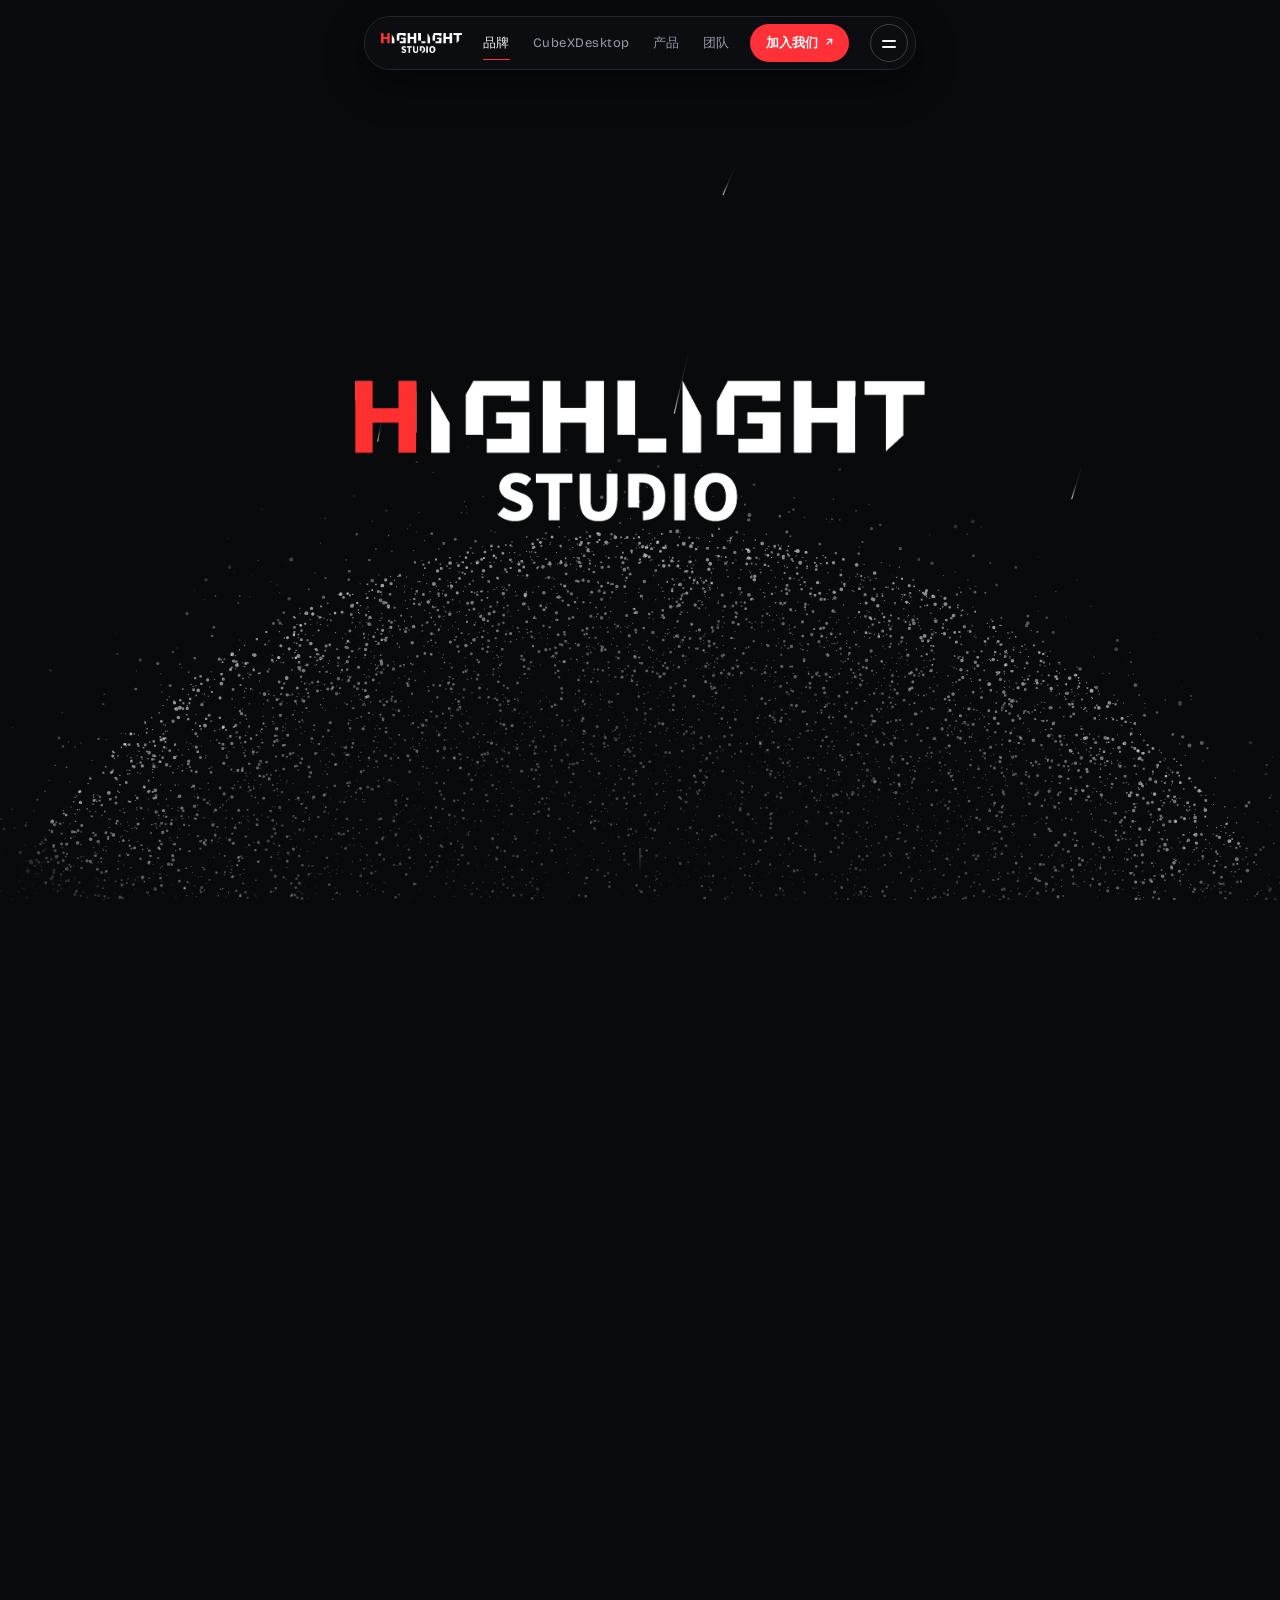
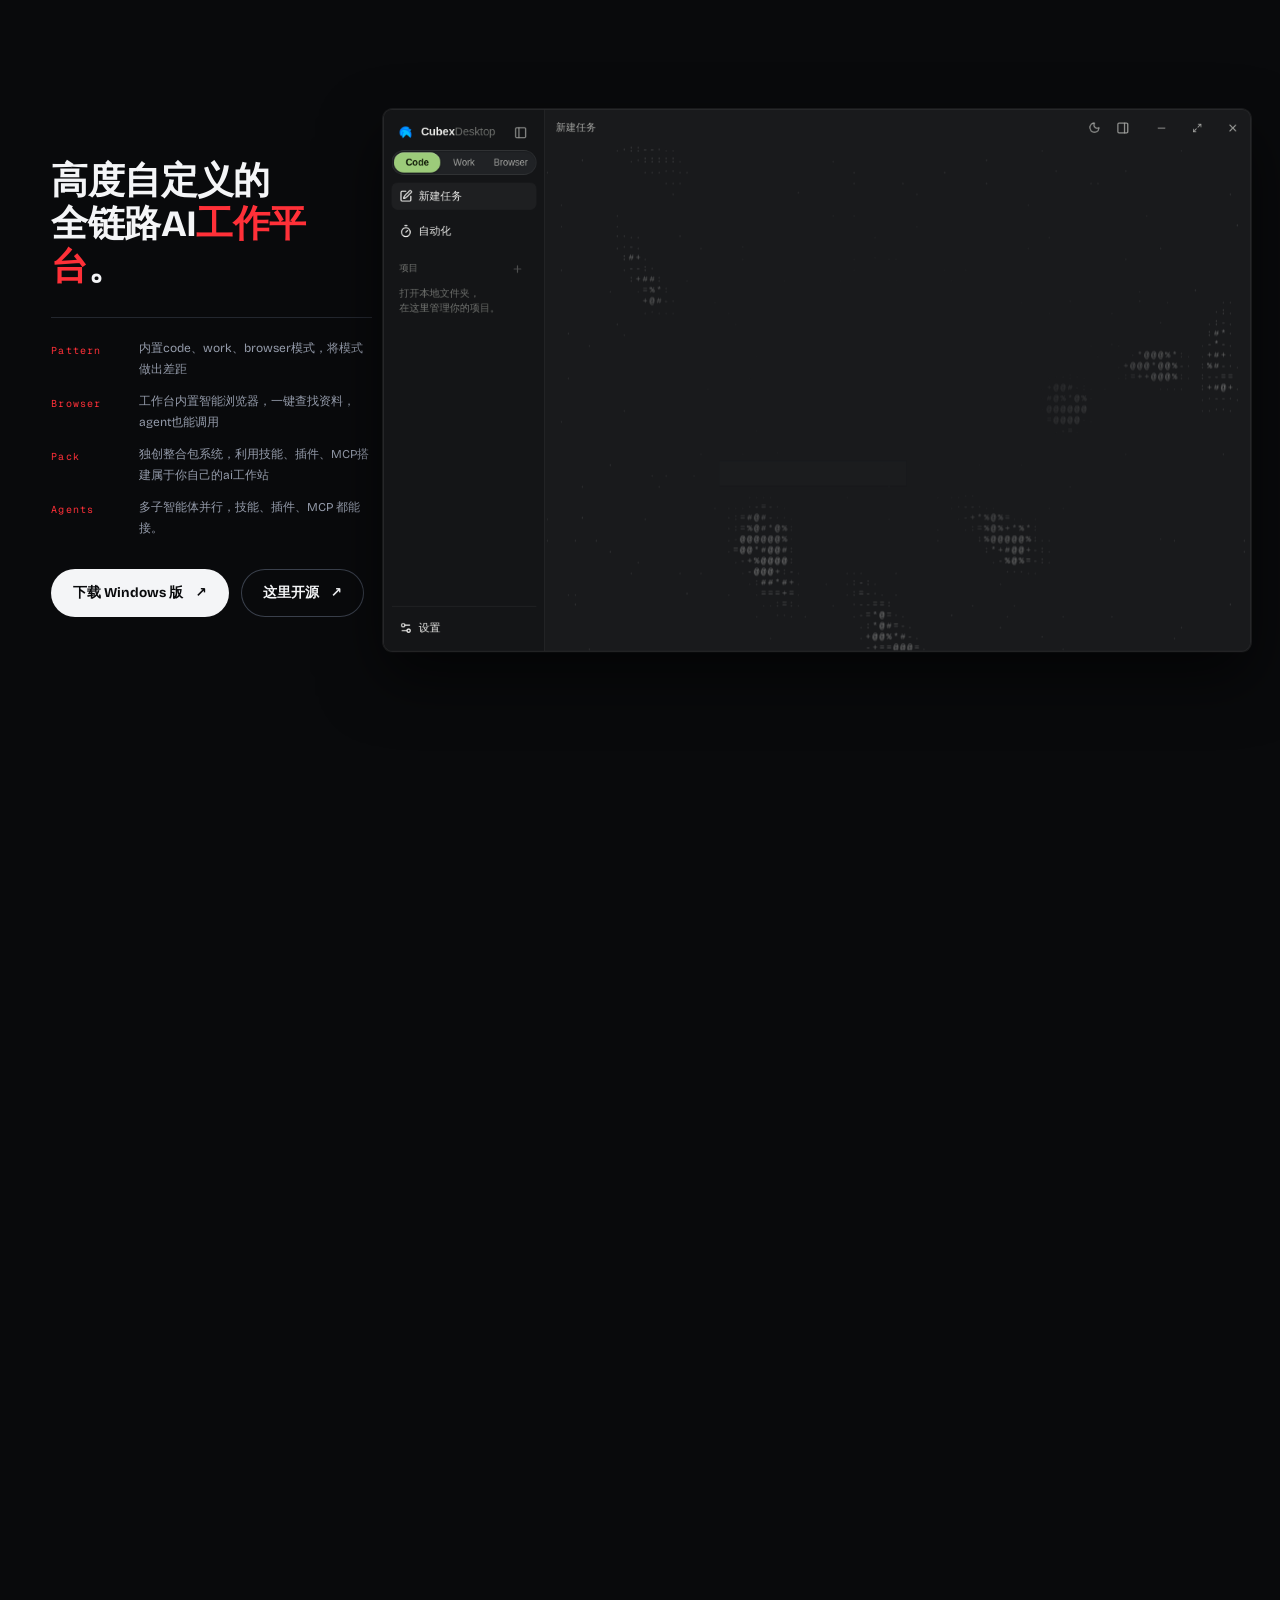
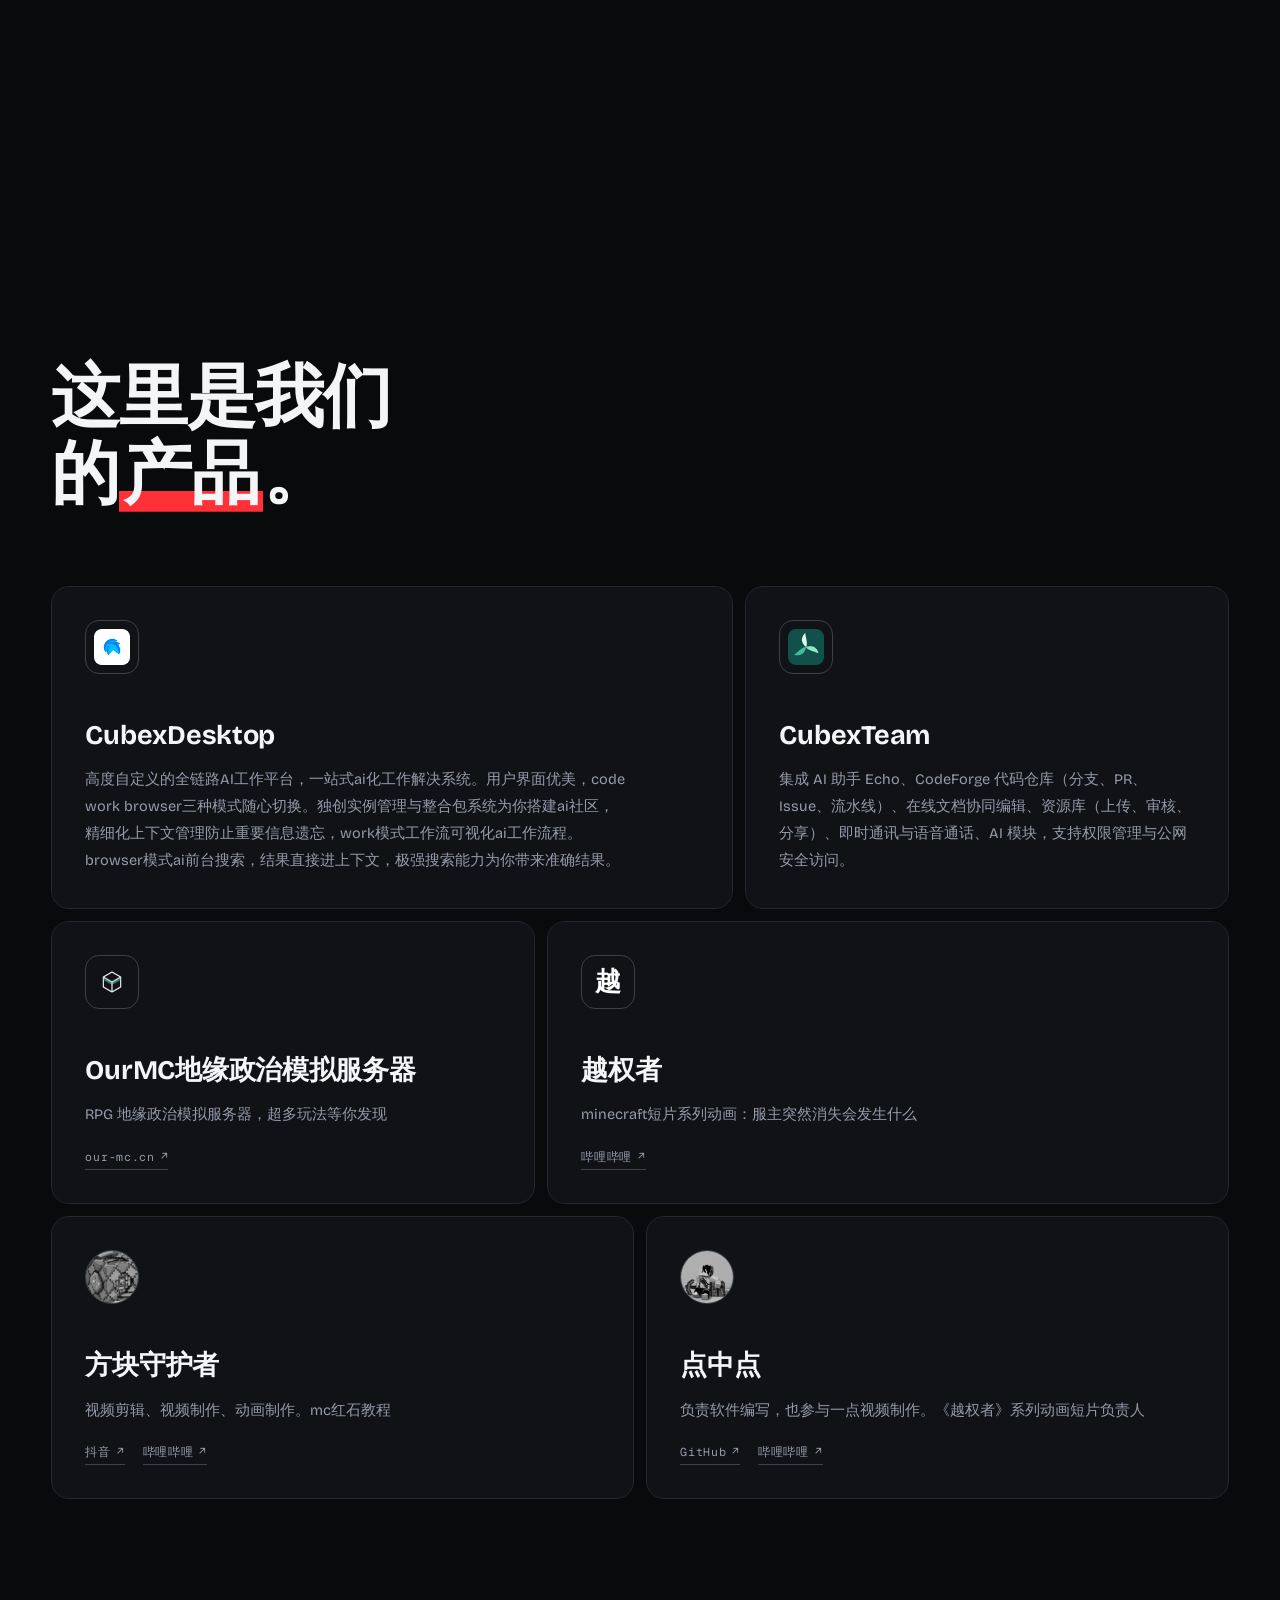
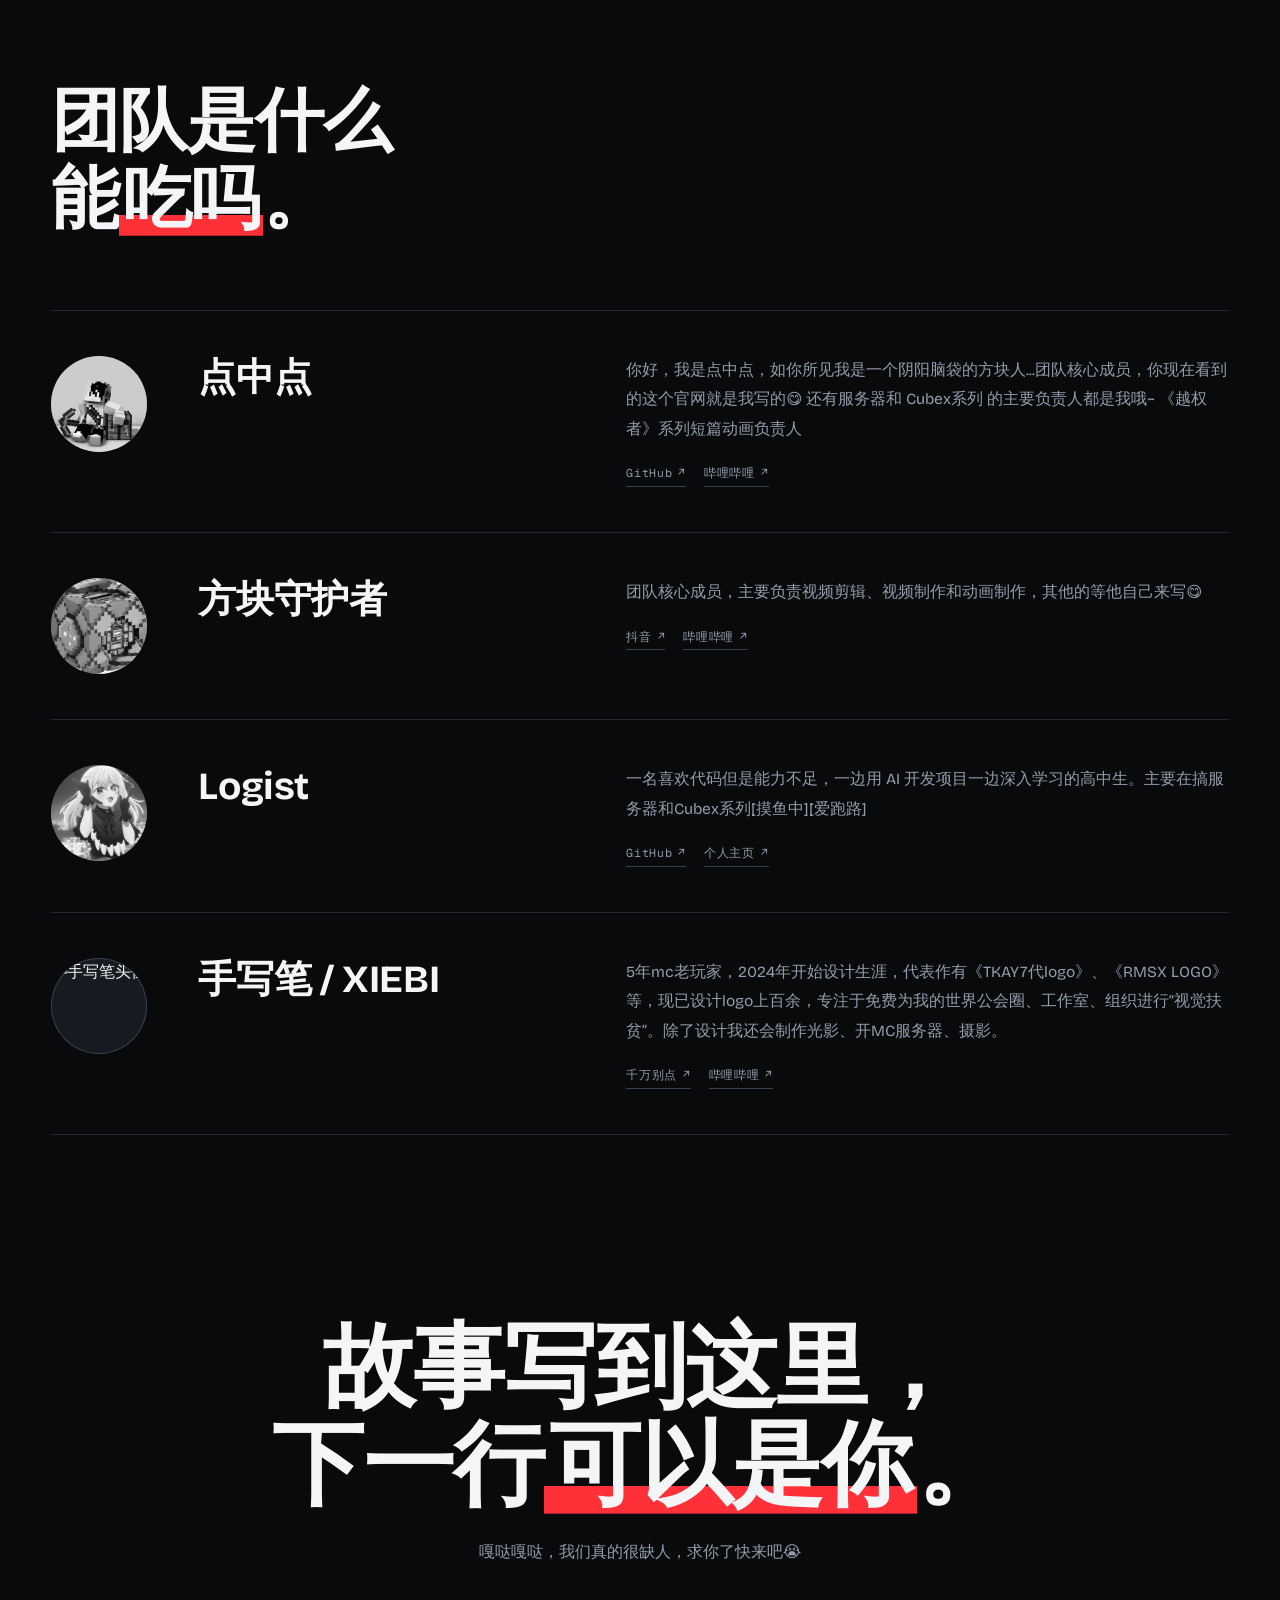
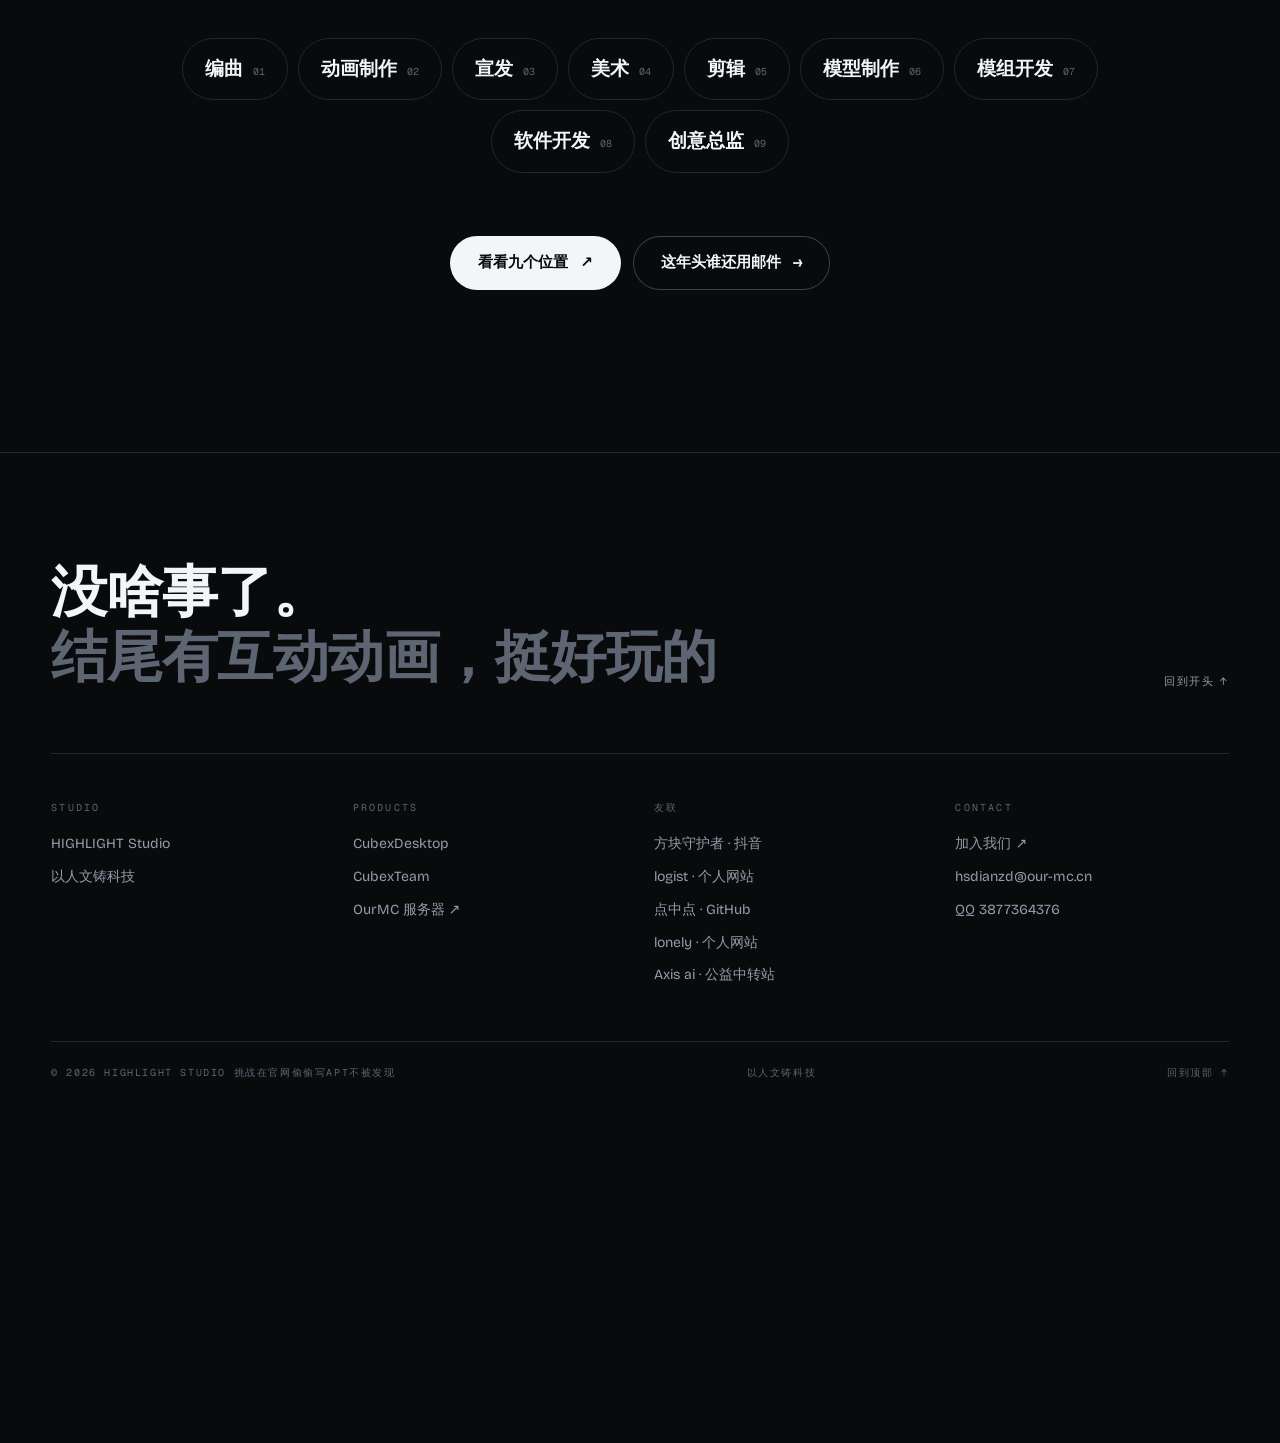
==== commit c2b5d86e: "Update index.html" ====
--- a/index.html
+++ b/index.html
@@ -274,7 +274,7 @@
       <li><a href="./join.html#r06">模型制作<small>06</small></a></li>
       <li><a href="./join.html#r07">模组开发<small>07</small></a></li>
       <li><a href="./join.html#r08">软件开发<small>08</small></a></li>
-      <li><a href="./join.html#r09">网页开发<small>09</small></a></li>
+      <li><a href="./join.html#r09">创意总监<small>09</small></a></li>
     </ol>
 
     <div class="cta" data-rv>
